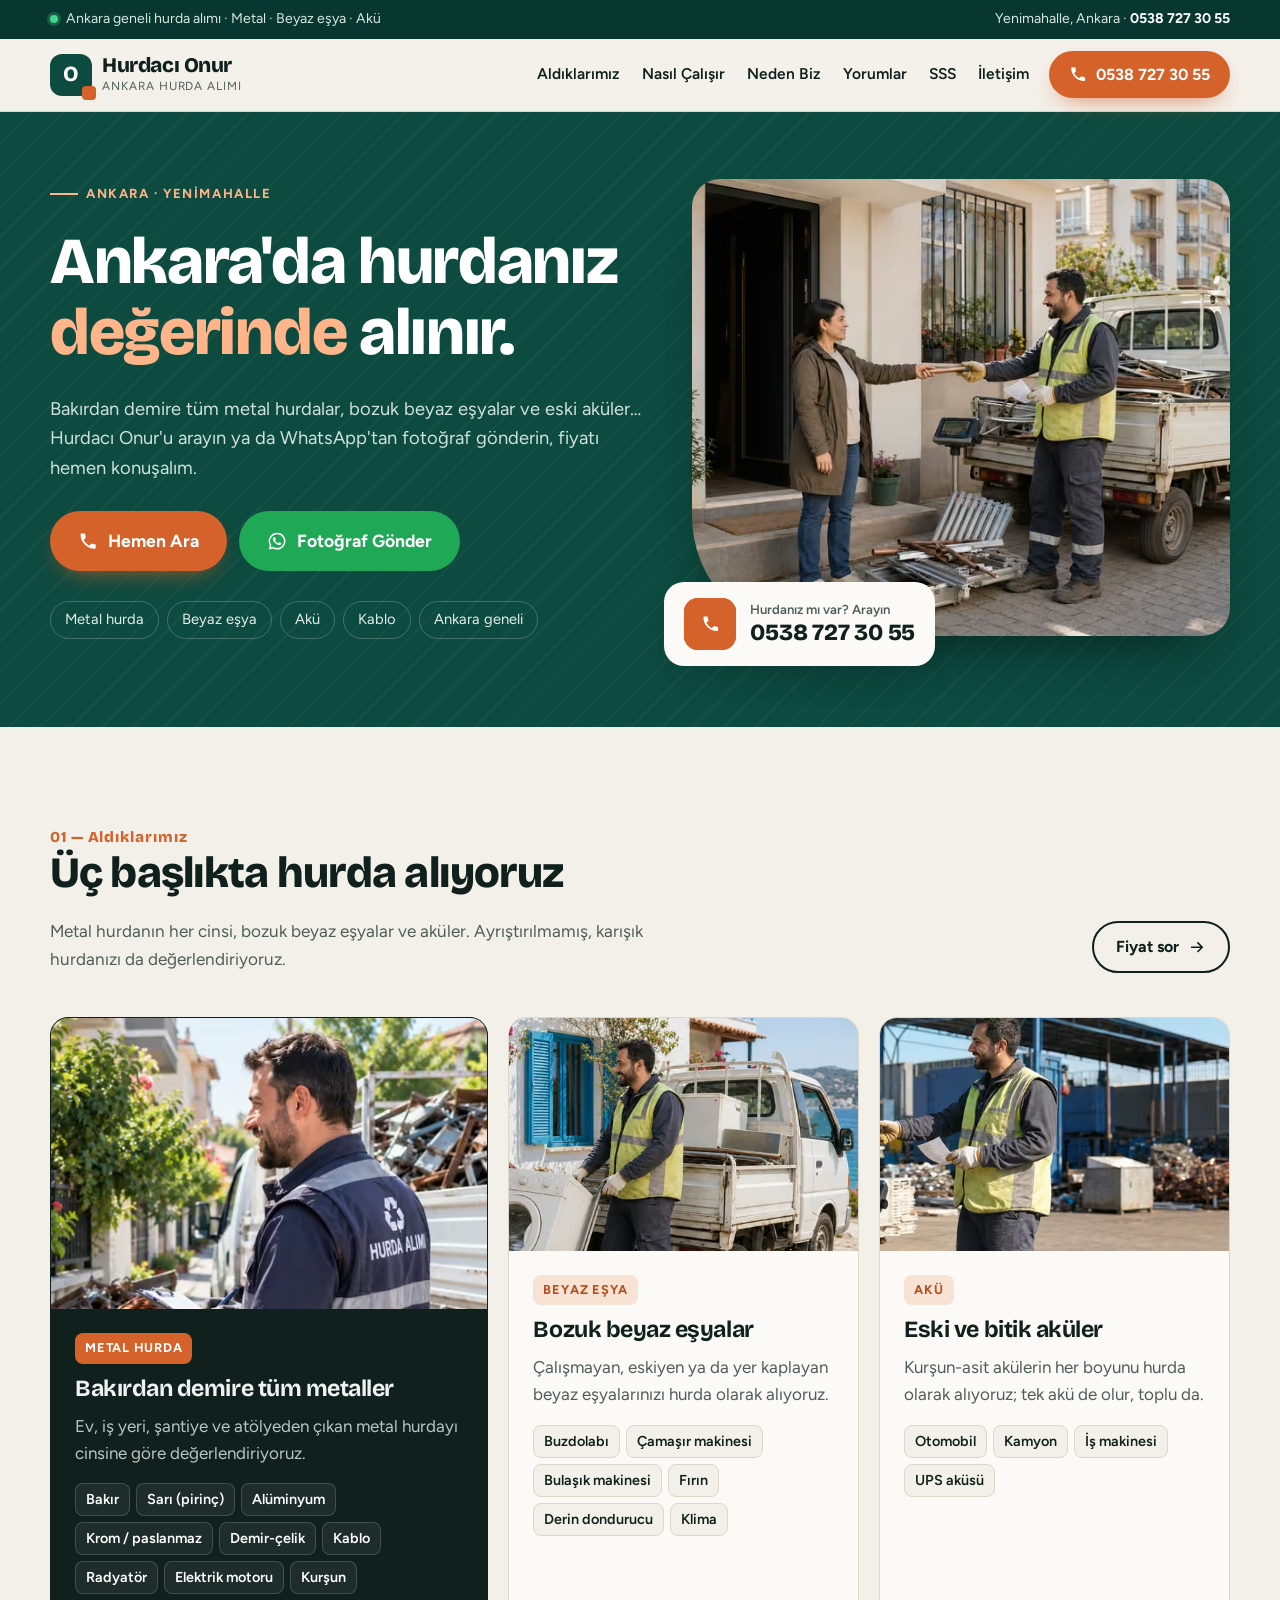
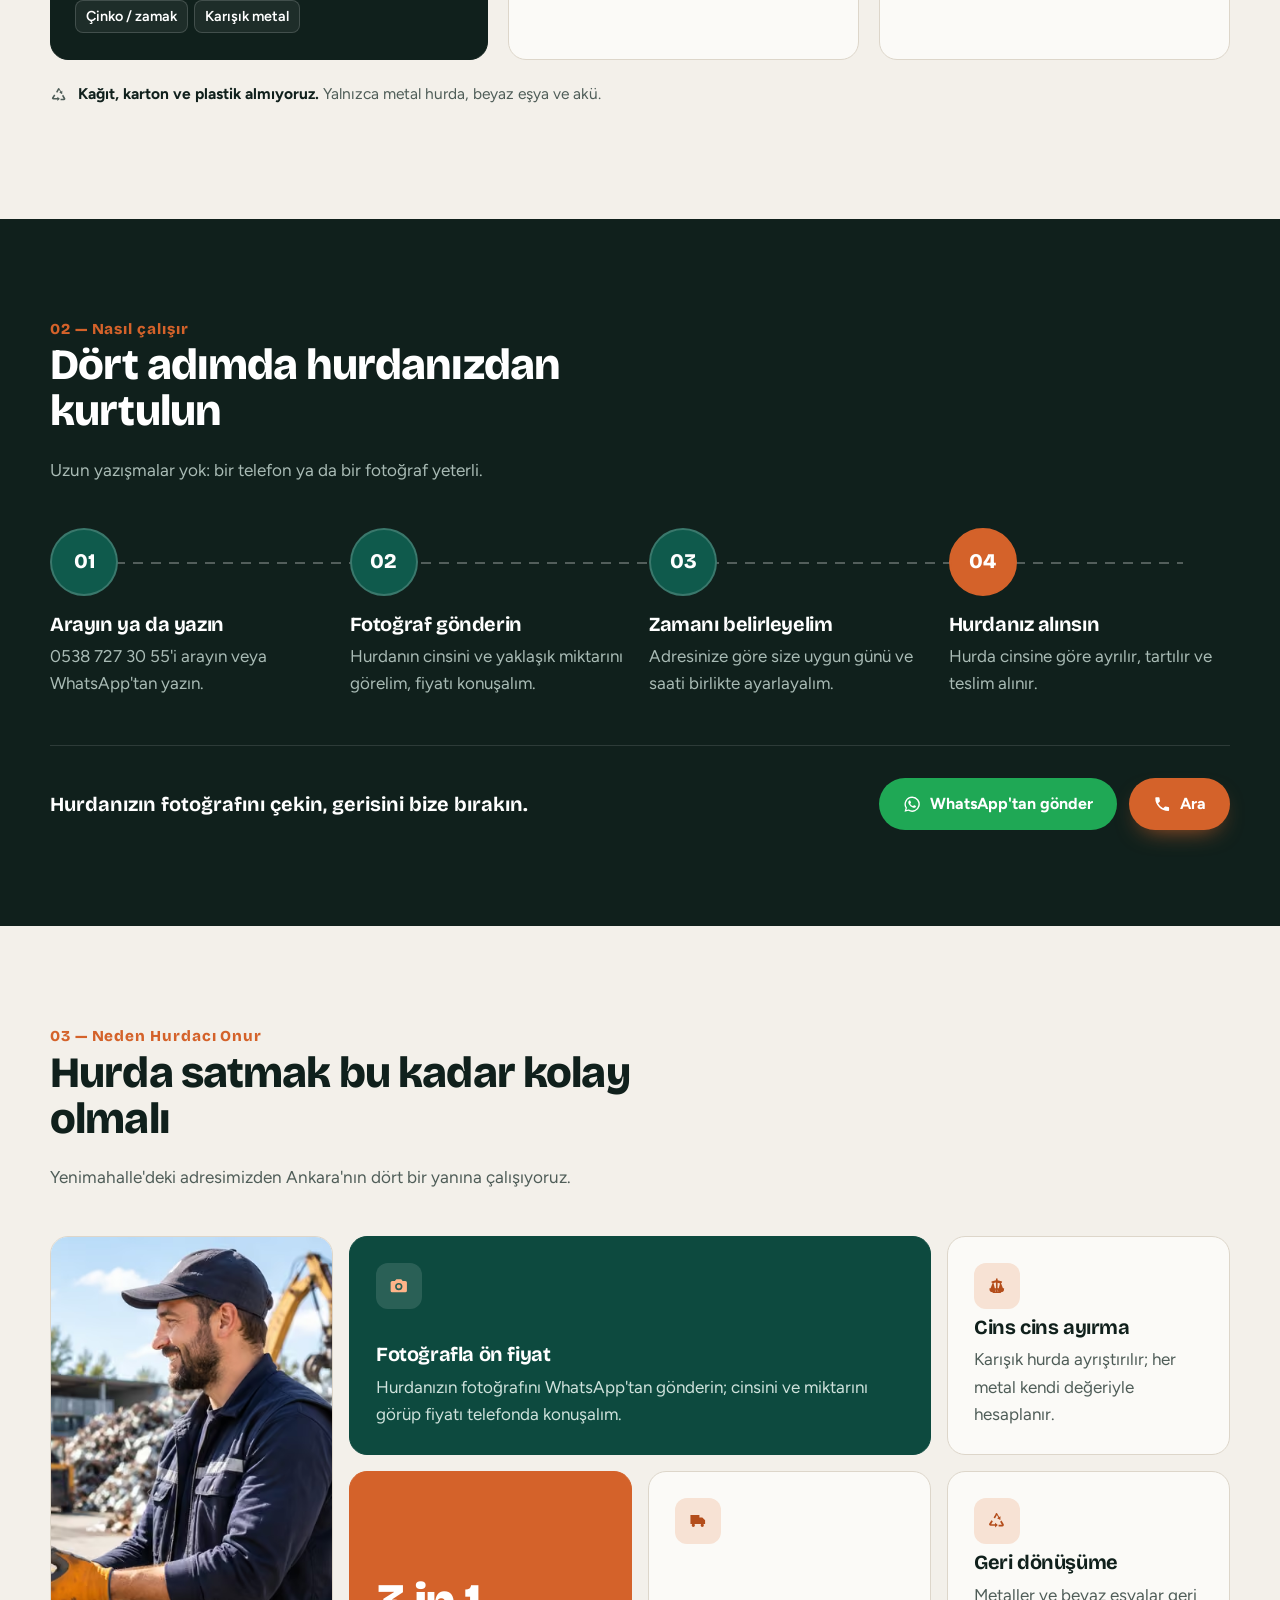
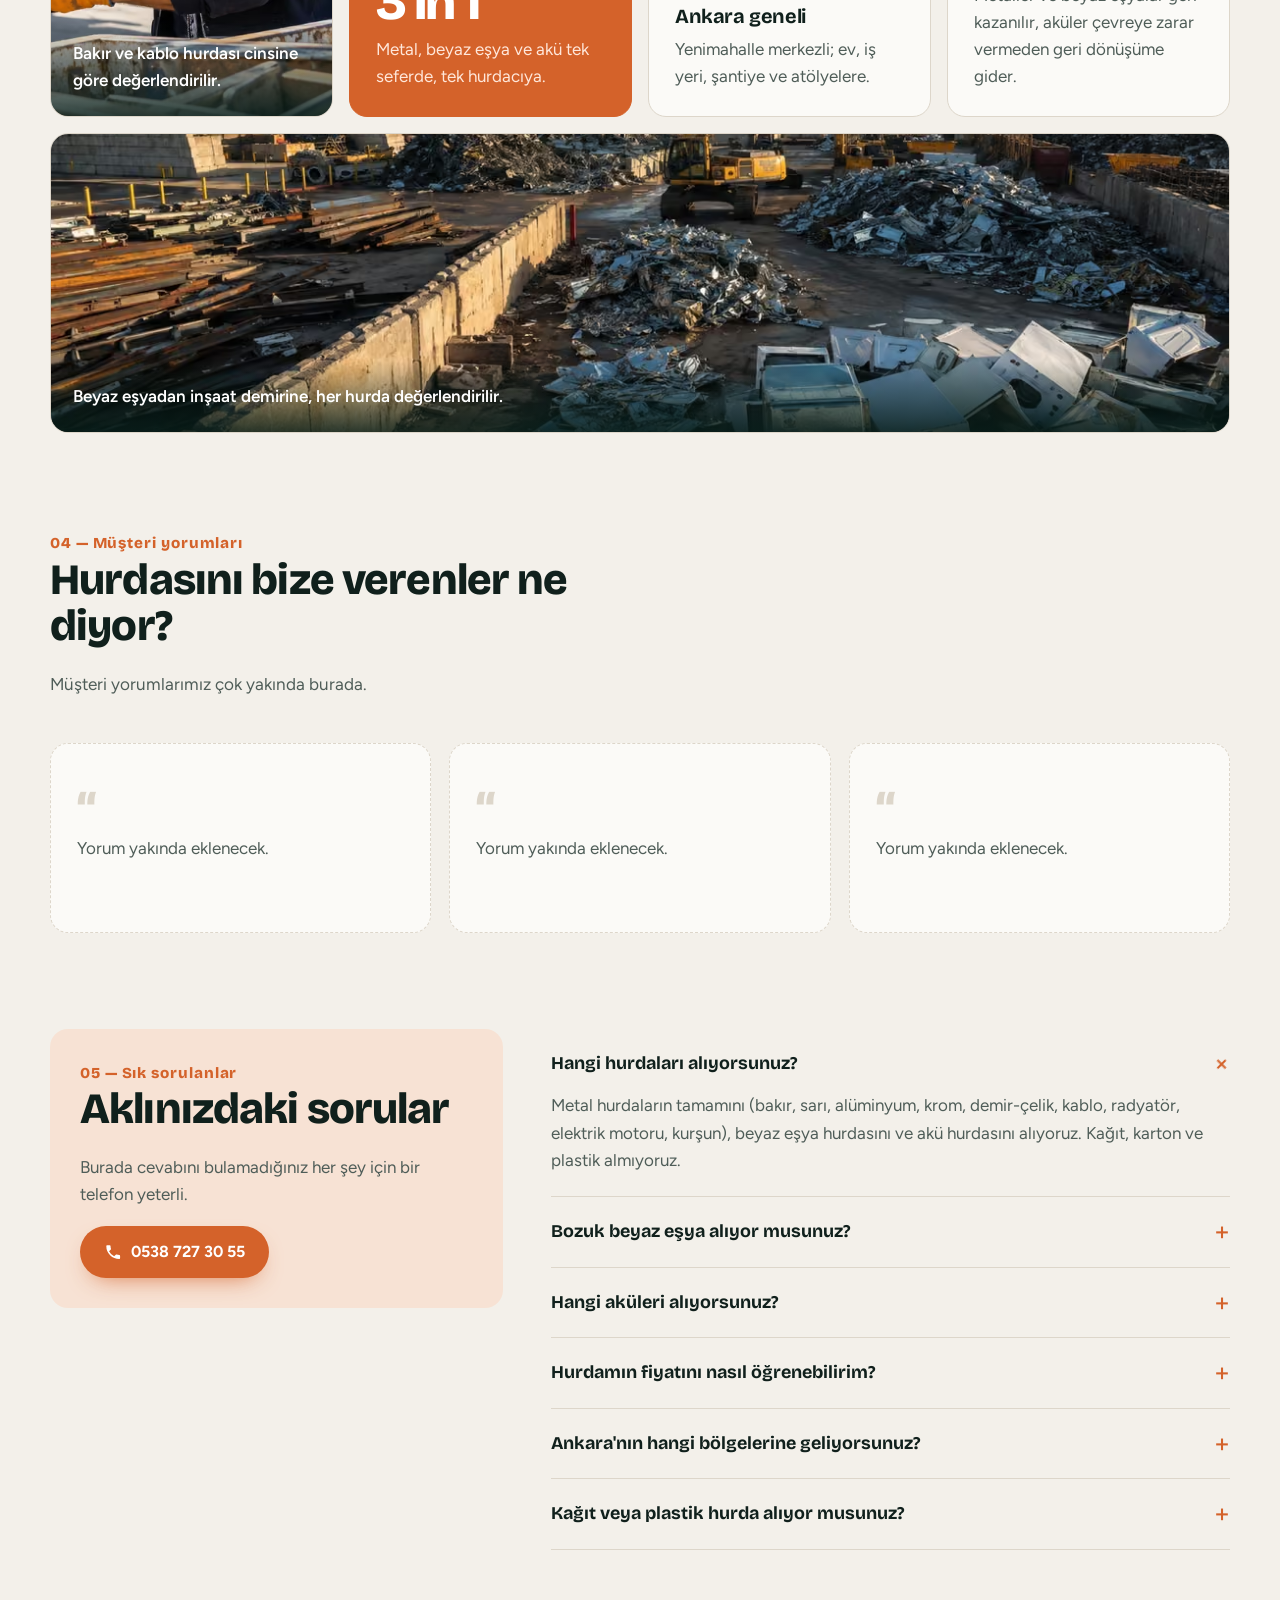
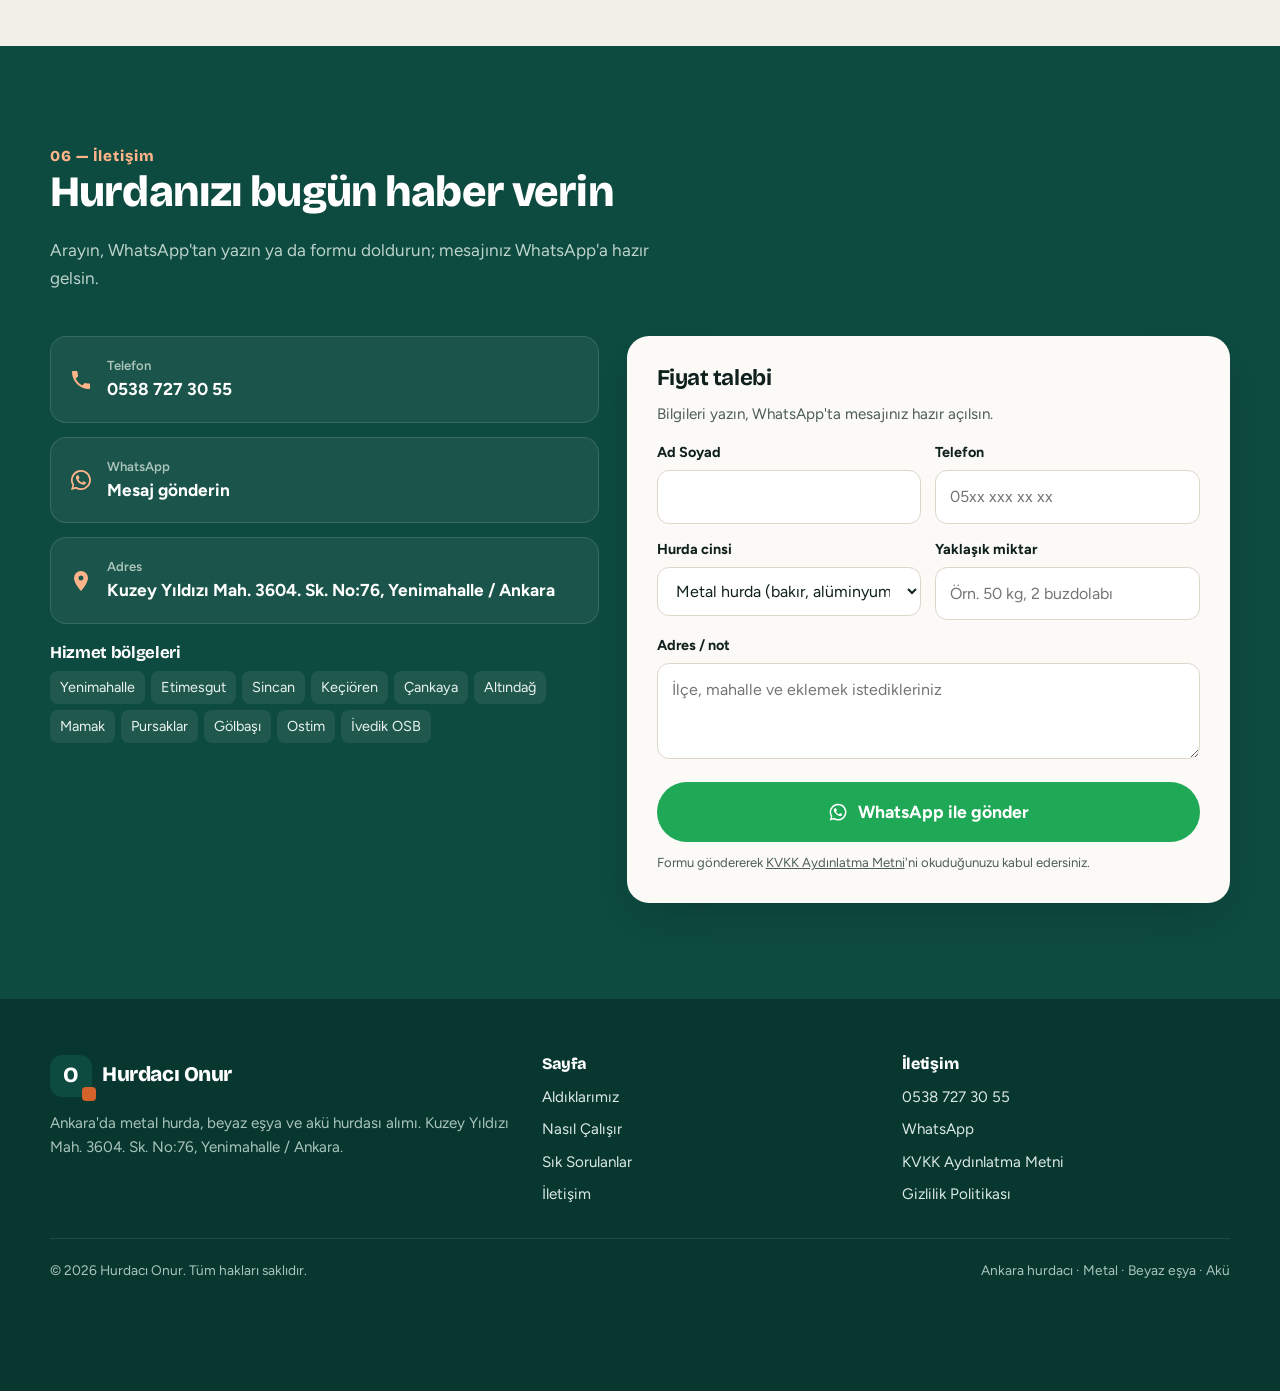
==== index.html @ 55501582 "Görseller: kadın yalnızca giriş görselinde, diğerleri kırpıldı Co-Authored-By: Claude Opus 5.5 <nore" ====
<!DOCTYPE html>
<html lang="tr">
<head>
<meta charset="UTF-8">
<meta name="viewport" content="width=device-width, initial-scale=1.0">
<title>Ankara Hurdacı Onur | Metal, Beyaz Eşya ve Akü Hurdası Alımı</title>
<meta name="description" content="Ankara hurdacı: Hurdacı Onur bakır, sarı, alüminyum, demir, kablo gibi metal hurdaları, beyaz eşya ve akü hurdası alır. Yenimahalle merkezli, Ankara geneli. ☎ 0538 727 30 55">
<link rel="canonical" href="https://ankarahurdacionur.com.tr/">
<link rel="alternate" hreflang="tr-TR" href="https://ankarahurdacionur.com.tr/">
<meta name="robots" content="index, follow, max-image-preview:large">
<meta name="theme-color" content="#0d4a3f">
<meta name="geo.region" content="TR-06">
<meta name="geo.placename" content="Yenimahalle, Ankara">
<meta property="og:type" content="website">
<meta property="og:locale" content="tr_TR">
<meta property="og:site_name" content="Hurdacı Onur">
<meta property="og:title" content="Ankara Hurdacı Onur | Metal, Beyaz Eşya ve Akü Hurdası Alımı">
<meta property="og:description" content="Metal hurda, beyaz eşya ve akü hurdanızı Ankara genelinde alıyoruz. Arayın ya da WhatsApp'tan fotoğraf gönderin: 0538 727 30 55">
<meta property="og:url" content="https://ankarahurdacionur.com.tr/">
<meta property="og:image" content="https://ankarahurdacionur.com.tr/assets/img/og-image.jpg">
<meta property="og:image:width" content="1200">
<meta property="og:image:height" content="630">
<meta name="twitter:card" content="summary_large_image">
<link rel="icon" href="assets/img/favicon.svg" type="image/svg+xml">
<link rel="icon" href="assets/img/favicon-48.png" type="image/png" sizes="48x48">
<link rel="apple-touch-icon" href="assets/img/apple-touch-icon.png">
<link rel="preload" as="image" type="image/avif" href="assets/img/ankara-hurdaci-onur-yerinden-hurda-alimi-1080.avif" imagesrcset="assets/img/ankara-hurdaci-onur-yerinden-hurda-alimi-480.avif 480w, assets/img/ankara-hurdaci-onur-yerinden-hurda-alimi-768.avif 768w, assets/img/ankara-hurdaci-onur-yerinden-hurda-alimi-1080.avif 1080w, assets/img/ankara-hurdaci-onur-yerinden-hurda-alimi-1400.avif 1400w" imagesizes="(max-width: 900px) calc(100vw - 32px), 540px" fetchpriority="high">
<link rel="preload" as="font" type="font/woff2" href="assets/fonts/bricolage-grotesque-latin.woff2" crossorigin>
<link rel="preload" as="font" type="font/woff2" href="assets/fonts/figtree-latin.woff2" crossorigin>
<link rel="preload" as="font" type="font/woff2" href="assets/fonts/bricolage-grotesque-latin-ext.woff2" crossorigin>
<style id="inline-css">@font-face{font-family:"Bricolage";font-style:normal;font-weight:500 800;font-display:swap;src:url(assets/fonts/bricolage-grotesque-latin-ext.woff2) format("woff2");unicode-range:U+0100-02BA,U+02BD-02C5,U+02C7-02CC,U+02CE-02D7,U+02DD-02FF,U+0304,U+0308,U+0329,U+1D00-1DBF,U+1E00-1E9F,U+1EF2-1EFF,U+2020,U+20A0-20AB,U+20AD-20C0,U+2113,U+2C60-2C7F,U+A720-A7FF}@font-face{font-family:"Bricolage";font-style:normal;font-weight:500 800;font-display:swap;src:url(assets/fonts/bricolage-grotesque-latin.woff2) format("woff2");unicode-range:U+0000-00FF,U+0131,U+0152-0153,U+02BB-02BC,U+02C6,U+02DA,U+02DC,U+0304,U+0308,U+0329,U+2000-206F,U+20AC,U+2122,U+2191,U+2193,U+2212,U+2215,U+FEFF,U+FFFD}@font-face{font-family:"Figtree";font-style:normal;font-weight:400 700;font-display:swap;src:url(assets/fonts/figtree-latin-ext.woff2) format("woff2");unicode-range:U+0100-02BA,U+02BD-02C5,U+02C7-02CC,U+02CE-02D7,U+02DD-02FF,U+0304,U+0308,U+0329,U+1D00-1DBF,U+1E00-1E9F,U+1EF2-1EFF,U+2020,U+20A0-20AB,U+20AD-20C0,U+2113,U+2C60-2C7F,U+A720-A7FF}@font-face{font-family:"Figtree";font-style:normal;font-weight:400 700;font-display:swap;src:url(assets/fonts/figtree-latin.woff2) format("woff2");unicode-range:U+0000-00FF,U+0131,U+0152-0153,U+02BB-02BC,U+02C6,U+02DA,U+02DC,U+0304,U+0308,U+0329,U+2000-206F,U+20AC,U+2122,U+2191,U+2193,U+2212,U+2215,U+FEFF,U+FFFD}@font-face{font-family:"Bricolage Fallback";src:local("Arial");size-adjust:104%;ascent-override:92%;descent-override:25%;line-gap-override:0%}@font-face{font-family:"Figtree Fallback";src:local("Arial");size-adjust:99%;ascent-override:96%;descent-override:25%;line-gap-override:0%}:root{--bg:#f3f0ea;--paper:#fbfaf7;--ink:#10201c;--muted:#4f5d58;--line:#ddd6ca;--pine:#0d4a3f;--pine-2:#083730;--pine-3:#0f5a4c;--copper:#d4622a;--copper-2:#b44d1b;--copper-soft:#f7e2d4;--wa:#1fa855;--radius:18px;--shadow:0 18px 40px -22px rgba(16,32,28,.45);--head:"Bricolage","Bricolage Fallback",system-ui,sans-serif;--body:"Figtree","Figtree Fallback",system-ui,sans-serif}*,*::before,*::after{box-sizing:border-box}html{scroll-behavior:smooth;-webkit-text-size-adjust:100%}body{margin:0;background:var(--bg);color:var(--ink);font-family:var(--body);font-size:17px;line-height:1.6;-webkit-font-smoothing:antialiased}img{max-width:100%;height:auto;display:block}a{color:inherit}h1,h2,h3{font-family:var(--head);line-height:1.08;margin:0 0 .5em;letter-spacing:-.02em}h1{font-size:clamp(2.3rem,5.6vw,4.1rem);font-weight:800}h2{font-size:clamp(1.8rem,3.6vw,2.7rem);font-weight:800}h3{font-size:1.25rem;font-weight:700}p{margin:0 0 1em}.container{width:min(1180px,100% - 32px);margin-inline:auto}.ic{width:1.15em;height:1.15em;fill:currentColor;flex:none}.sr-only{position:absolute;width:1px;height:1px;padding:0;margin:-1px;overflow:hidden;clip:rect(0,0,0,0);border:0}.skip{position:absolute;left:-999px;top:8px;background:var(--copper);color:#fff;padding:8px 14px;border-radius:8px;z-index:100}.skip:focus{left:8px}:focus-visible{outline:3px solid var(--copper);outline-offset:3px}.btn{display:inline-flex;align-items:center;justify-content:center;gap:.55em;font:700 1rem/1 var(--body);padding:15px 22px;border-radius:999px;text-decoration:none;border:2px solid transparent;cursor:pointer;transition:transform .15s ease,background-color .15s ease,box-shadow .15s ease;white-space:nowrap}.btn:hover{transform:translateY(-2px)}.btn--copper{background:var(--copper);color:#fff;box-shadow:0 10px 24px -12px rgba(212,98,42,.9)}.btn--copper:hover{background:var(--copper-2)}.btn--wa{background:var(--wa);color:#fff}.btn--wa:hover{background:#178a45}.btn--ghost{border-color:currentColor;background:transparent}.btn--lg{font-size:1.1rem;padding:18px 26px}.strip{background:var(--pine-2);color:#d7e7e1;font-size:.88rem}.strip .container{display:flex;justify-content:space-between;gap:16px;padding:8px 0}.strip a{color:#fff;font-weight:700;text-decoration:none}.strip .dot{display:inline-block;width:8px;height:8px;border-radius:50%;background:#46d38a;margin-right:8px;box-shadow:0 0 0 3px rgba(70,211,138,.25)}.header{position:sticky;top:0;z-index:50;background:rgba(243,240,234,.92);backdrop-filter:saturate(1.4) blur(10px);border-bottom:1px solid var(--line)}.header .container{display:flex;align-items:center;gap:20px;min-height:72px}.brand{display:flex;align-items:center;gap:10px;text-decoration:none;margin-right:auto}.brand__mark{width:42px;height:42px;border-radius:12px;background:var(--pine);color:#fff;display:grid;place-items:center;font:800 1.35rem/1 var(--head);position:relative}.brand__mark::after{content:"";position:absolute;right:-4px;bottom:-4px;width:14px;height:14px;border-radius:4px;background:var(--copper)}.brand__text{display:flex;flex-direction:column;line-height:1}.brand__text strong{font:800 1.3rem/1 var(--head);letter-spacing:-.02em}.brand__text small{font-size:.74rem;color:var(--muted);letter-spacing:.08em;text-transform:uppercase;margin-top:4px}.nav{display:flex;gap:22px}.nav a{text-decoration:none;font-weight:600;font-size:.97rem;color:var(--ink);position:relative}.nav a::after{content:"";position:absolute;left:0;right:100%;bottom:-6px;height:2px;background:var(--copper);transition:right .2s ease}.nav a:hover::after{right:0}.header__call{padding:12px 18px}.burger{display:none;width:44px;height:44px;border:0;background:var(--pine);border-radius:12px;color:#fff;cursor:pointer;padding:0}.burger span{display:block;width:20px;height:2px;background:currentColor;margin:4px auto;transition:transform .2s ease,opacity .2s ease}.nav-open .burger span:nth-child(1){transform:translateY(6px) rotate(45deg)}.nav-open .burger span:nth-child(2){opacity:0}.nav-open .burger span:nth-child(3){transform:translateY(-6px) rotate(-45deg)}.hero{background:var(--pine);color:#eef6f3;position:relative;overflow:hidden}.hero::before{content:"";position:absolute;inset:0;background:repeating-linear-gradient(135deg,rgba(255,255,255,.035) 0 2px,transparent 2px 22px);pointer-events:none}.hero .container{position:relative;display:grid;grid-template-columns:1.05fr .95fr;gap:48px;align-items:center;padding:64px 0 88px}.hero .container>*{min-width:0}.eyebrow{display:inline-flex;align-items:center;gap:8px;font-weight:700;font-size:.82rem;letter-spacing:.12em;text-transform:uppercase;color:var(--copper)}.hero .eyebrow{color:#ffb489}.eyebrow::before{content:"";width:28px;height:2px;background:currentColor}.hero h1{color:#fff;margin:.35em 0 .4em}.hero h1 em{font-style:normal;color:#ffb489}.hero__lead{font-size:1.15rem;color:#cfe2dc;max-width:34em}.hero__actions{display:flex;flex-wrap:wrap;gap:12px;margin:28px 0 30px}.hero__actions .btn--ghost{color:#fff}.chips{display:flex;flex-wrap:wrap;gap:8px;list-style:none;padding:0;margin:0}.chips li{border:1px solid rgba(255,255,255,.22);border-radius:999px;padding:6px 14px;font-size:.92rem;color:#e3efeb}.hero__media{position:relative}.hero__media picture img{width:100%;aspect-ratio:4/3.4;object-fit:cover;border-radius:28px 28px 28px 120px;box-shadow:0 30px 60px -30px rgba(0,0,0,.6)}.callcard{position:absolute;left:-28px;bottom:-30px;background:var(--paper);color:var(--ink);border-radius:20px;padding:16px 20px;display:flex;align-items:center;gap:14px;box-shadow:var(--shadow);text-decoration:none;max-width:calc(100% + 28px)}.callcard__ic{width:52px;height:52px;border-radius:14px;background:var(--copper);color:#fff;display:grid;place-items:center;flex:none;position:relative}.callcard__ic::after{content:"";position:absolute;inset:0;border-radius:inherit;border:2px solid var(--copper);animation:ring 1.8s ease-out infinite}@keyframes ring{from{transform:scale(1);opacity:.8}to{transform:scale(1.45);opacity:0}}.callcard small{display:block;color:var(--muted);font-size:.82rem;font-weight:600}.callcard strong{font:800 1.45rem/1.1 var(--head);letter-spacing:-.01em}.section{padding:96px 0}.section__head{display:flex;justify-content:space-between;align-items:end;gap:24px;margin-bottom:44px;flex-wrap:wrap}.section__head>div{max-width:640px}.section__num{font:800 .95rem/1 var(--head);color:var(--copper);letter-spacing:.06em}.section__head p{color:var(--muted);font-size:1.07rem;margin:0}.buy{display:grid;grid-template-columns:1.25fr 1fr 1fr;gap:20px}.buy__card{background:var(--paper);border:1px solid var(--line);border-radius:var(--radius);overflow:hidden;display:flex;flex-direction:column}.buy__card img{width:100%;aspect-ratio:3/2;object-fit:cover}.buy__body{padding:24px 24px 26px;display:flex;flex-direction:column;gap:12px;flex:1}.buy__tag{align-self:flex-start;background:var(--copper-soft);color:var(--copper-2);font-weight:700;font-size:.8rem;letter-spacing:.06em;text-transform:uppercase;padding:5px 10px;border-radius:8px}.buy__body h3{margin:0;font-size:1.45rem}.buy__body p{margin:0;color:var(--muted)}.taglist{display:flex;flex-wrap:wrap;gap:6px;list-style:none;padding:0;margin:4px 0 0}.taglist li{border:1px solid var(--line);background:var(--bg);border-radius:8px;padding:4px 10px;font-size:.9rem;font-weight:600}.buy__card--metal{background:var(--ink);color:#eef3f1;border-color:var(--ink)}.buy__card--metal .buy__body p{color:#b8c7c2}.buy__card--metal .taglist li{background:rgba(255,255,255,.06);border-color:rgba(255,255,255,.16);color:#fff}.buy__card--metal .buy__tag{background:var(--copper);color:#fff}.note{margin-top:22px;display:flex;align-items:center;gap:10px;color:var(--muted);font-size:.97rem}.note strong{color:var(--ink)}.flow{background:var(--ink);color:#e9f0ed}.flow h2{color:#fff}.flow .section__head p{color:#a9bbb5}.steps{list-style:none;padding:0;margin:0;display:grid;grid-template-columns:repeat(4,1fr);gap:18px;counter-reset:s;position:relative}.steps::before{content:"";position:absolute;left:4%;right:4%;top:34px;height:2px;background:repeating-linear-gradient(90deg,rgba(255,255,255,.28) 0 10px,transparent 10px 18px)}.steps li{position:relative;padding-top:86px}.steps li::before{counter-increment:s;content:"0" counter(s);position:absolute;top:0;left:0;width:68px;height:68px;border-radius:50%;background:var(--pine-3);border:2px solid rgba(255,255,255,.18);display:grid;place-items:center;font:800 1.3rem/1 var(--head);color:#fff}.steps li:last-child::before{background:var(--copper);border-color:var(--copper)}.steps h3{color:#fff;margin-bottom:.35em}.steps p{color:#a9bbb5;margin:0}.flow__cta{margin-top:48px;display:flex;flex-wrap:wrap;gap:12px;align-items:center;border-top:1px solid rgba(255,255,255,.12);padding-top:32px}.flow__cta p{margin:0 auto 0 0;font:700 1.25rem/1.3 var(--head);color:#fff}.bento{display:grid;grid-auto-flow:dense;grid-template-columns:repeat(4,1fr);grid-auto-rows:minmax(180px,auto);gap:16px}.tile{margin:0;border-radius:var(--radius);padding:26px;background:var(--paper);border:1px solid var(--line);display:flex;flex-direction:column;justify-content:flex-end;gap:8px;position:relative;overflow:hidden}.tile h3{margin:0}.tile p{margin:0;color:var(--muted)}.tile__ic{margin-bottom:auto;width:46px;height:46px;flex:none;border-radius:12px;background:var(--copper-soft);color:var(--copper-2);display:grid;place-items:center}.tile--img{padding:0;grid-row:span 2}.tile--img img{width:100%;height:100%;object-fit:cover;position:absolute;inset:0}.tile--img figcaption{position:relative;margin-top:auto;padding:22px;background:linear-gradient(transparent,rgba(8,30,26,.85));color:#fff;font-weight:600}.tile--wide{grid-column:span 2}.tile--pine{background:var(--pine);border-color:var(--pine);color:#fff}.tile--pine p{color:#cfe2dc}.tile--pine .tile__ic{background:rgba(255,255,255,.12);color:#ffb489}.tile--copper{background:var(--copper);border-color:var(--copper);color:#fff}.tile--copper p{color:#ffe7da}.tile--copper .tile__ic{background:rgba(255,255,255,.18);color:#fff}.tile__big{font:800 clamp(2.4rem,4vw,3.2rem)/1 var(--head);letter-spacing:-.03em}.gallery{display:grid;grid-template-columns:1.4fr 1fr;gap:16px}.gallery figure{margin:0;border-radius:var(--radius);overflow:hidden;position:relative;background:#d9d3c7}.gallery img{width:100%;height:100%;object-fit:cover}.gallery figure:first-child{grid-row:span 2}.gallery figcaption{position:absolute;left:14px;bottom:14px;background:rgba(251,250,247,.94);border-radius:10px;padding:6px 12px;font-weight:700;font-size:.9rem}.reviews{display:grid;grid-template-columns:repeat(3,1fr);gap:18px}.review{background:var(--paper);border:1px dashed var(--line);border-radius:var(--radius);padding:26px;min-height:190px;display:flex;flex-direction:column;gap:10px}.review--empty{align-items:flex-start;justify-content:center;color:var(--muted)}.review--empty .q{font:800 3rem/0.6 var(--head);color:var(--line)}.reviews__cta{margin-top:22px;color:var(--muted)}.faq{display:grid;grid-template-columns:.8fr 1.2fr;gap:48px;align-items:start}.faq__list details{border-bottom:1px solid var(--line);padding:6px 0}.faq__list summary{cursor:pointer;list-style:none;display:flex;justify-content:space-between;gap:16px;padding:16px 0;font:700 1.12rem/1.35 var(--head)}.faq__list summary::-webkit-details-marker{display:none}.faq__list summary::after{content:"+";font:500 1.6rem/1 var(--body);color:var(--copper);transition:transform .2s ease}.faq__list details[open] summary::after{transform:rotate(45deg)}.faq__list details p{color:var(--muted);margin:0 0 16px}.faq__side{position:sticky;top:110px;background:var(--copper-soft);border-radius:var(--radius);padding:30px}.faq__side p{color:var(--muted)}.contact{background:var(--pine);color:#e9f3ef}.contact h2{color:#fff}.contact .section__head p{color:#bcd3cb}.contact__grid{display:grid;grid-template-columns:1fr 1.1fr;gap:28px}.contact__grid>*{min-width:0}.info{display:grid;gap:14px}.info a,.info div{display:flex;gap:14px;align-items:center;background:rgba(255,255,255,.06);border:1px solid rgba(255,255,255,.12);border-radius:16px;padding:18px;text-decoration:none;color:#fff}.info .ic{width:24px;height:24px;color:#ffb489}.info small{display:block;color:#a9c4bb;font-size:.82rem;font-weight:600}.info strong{font-size:1.08rem}.areas{margin-top:20px}.areas h3{color:#fff;font-size:1.05rem}.areas ul{display:flex;flex-wrap:wrap;gap:6px;list-style:none;padding:0;margin:0}.areas li{background:rgba(255,255,255,.08);border-radius:8px;padding:5px 10px;font-size:.9rem}.form{background:var(--paper);color:var(--ink);border-radius:22px;padding:30px;box-shadow:var(--shadow)}.form h3{font-size:1.4rem}.form p{color:var(--muted);font-size:.95rem}.form__row{display:grid;grid-template-columns:1fr 1fr;gap:14px}.form label{display:block;font-weight:700;font-size:.9rem;margin:0 0 6px}.form input,.form select,.form textarea{width:100%;font:inherit;font-size:1rem;padding:13px 14px;border:1.5px solid var(--line);border-radius:12px;background:#fff;color:var(--ink);margin-bottom:14px}.form input:focus,.form select:focus,.form textarea:focus{border-color:var(--pine-3);outline:none;box-shadow:0 0 0 3px rgba(15,90,76,.15)}.form textarea{min-height:96px;resize:vertical}.form .btn{width:100%}.form small{display:block;margin-top:10px;color:var(--muted);font-size:.82rem}.footer{background:var(--pine-2);color:#a9c4bb;padding:56px 0 110px;font-size:.95rem}.footer .container{display:grid;grid-template-columns:1.4fr 1fr 1fr;gap:32px}.footer .footer__title{color:#fff;font-size:1rem;margin-bottom:.8em;font-family:var(--head)}.footer a{color:#dbe9e4;text-decoration:none}.footer a:hover{color:#fff;text-decoration:underline}.footer ul{list-style:none;padding:0;margin:0;display:grid;gap:8px}.footer .brand__text strong{color:#fff}.footer__bottom{grid-column:1/-1;border-top:1px solid rgba(255,255,255,.1);padding-top:20px;display:flex;justify-content:space-between;gap:16px;flex-wrap:wrap;font-size:.86rem}.dock{position:fixed;left:12px;right:12px;bottom:12px;z-index:60;display:none;gap:10px}.dock .btn{flex:1;padding:15px 12px;box-shadow:0 12px 30px -10px rgba(0,0,0,.45)}.legal{padding:64px 0 96px}.legal .container{max-width:820px}.legal h2{font-size:1.4rem;margin-top:1.6em}.legal p,.legal li{color:var(--muted)}.reveal{opacity:0;transform:translateY(18px);transition:opacity .6s ease,transform .6s ease}.reveal.is-in{opacity:1;transform:none}@media (prefers-reduced-motion:reduce){*{scroll-behavior:auto!important}.reveal{opacity:1;transform:none;transition:none}.callcard__ic::after{animation:none}.btn{transition:none}}@media (max-width:1040px){.nav{gap:16px}.buy{grid-template-columns:1fr 1fr}.buy__card--metal{grid-column:1/-1;display:grid;grid-template-columns:1fr 1fr}.buy__card--metal img{height:100%;aspect-ratio:auto}.bento{grid-template-columns:repeat(2,1fr)}.tile--img{grid-row:span 2}.faq{grid-template-columns:1fr}.faq__side{position:static}}@media (max-width:900px){.burger{display:block}.header__call .txt{display:none}.header__call{padding:12px}.nav{position:fixed;inset:110px 16px auto 16px;flex-direction:column;gap:0;background:var(--paper);border:1px solid var(--line);border-radius:18px;padding:8px;box-shadow:var(--shadow);transform:translateY(-12px);opacity:0;pointer-events:none;transition:opacity .2s ease,transform .2s ease}.nav a{padding:14px 12px;border-radius:10px}.nav a::after{display:none}.nav-open .nav{opacity:1;transform:none;pointer-events:auto}.hero .container{grid-template-columns:1fr;padding:40px 0 76px;gap:40px}.callcard{left:12px;bottom:-26px}.steps{grid-template-columns:1fr 1fr;row-gap:36px}.steps::before{display:none}.contact__grid{grid-template-columns:1fr}.gallery{grid-template-columns:1fr 1fr}.gallery figure:first-child{grid-column:1/-1;grid-row:auto}.reviews{grid-template-columns:1fr}.footer .container{grid-template-columns:1fr 1fr}.footer .container>div:first-child{grid-column:1/-1}.dock{display:flex}.strip .hide-sm{display:none}}@media (max-width:600px){body{font-size:16px}.section{padding:68px 0}.buy,.buy__card--metal{grid-template-columns:1fr}.buy__card--metal img{aspect-ratio:3/2}.bento{grid-template-columns:1fr}.tile--wide{grid-column:auto}.tile--img{min-height:300px}.tile{min-height:170px}.steps{grid-template-columns:1fr}.form{padding:22px}.form__row{grid-template-columns:1fr;gap:0}.hero__actions .btn{flex:1 1 100%}.callcard strong{font-size:1.25rem}.brand__text small{display:none}.footer .container{grid-template-columns:1fr}}.tile--yard{grid-row:span 1;grid-column:1/-1;min-height:300px}section[id]{scroll-margin-top:84px}</style>
<script type="application/ld+json">
{
  "@context": "https://schema.org",
  "@graph": [
    {
      "@type": "RecyclingCenter",
      "@id": "https://ankarahurdacionur.com.tr/#isletme",
      "name": "Hurdacı Onur",
      "alternateName": ["Onur Hurdacı", "Ankara Hurdacı Onur"],
      "description": "Ankara'da metal hurda, beyaz eşya hurdası ve akü hurdası alımı. Kağıt, karton ve plastik alınmaz.",
      "url": "https://ankarahurdacionur.com.tr/",
      "telephone": "+905387273055",
      "image": "https://ankarahurdacionur.com.tr/assets/img/og-image.jpg",
      "address": {
        "@type": "PostalAddress",
        "streetAddress": "Kuzey Yıldızı Mahallesi 3604. Sokak No:76",
        "addressLocality": "Yenimahalle",
        "addressRegion": "Ankara",
        "addressCountry": "TR"
      },
      "areaServed": [
        {"@type": "City", "name": "Ankara"},
        {"@type": "AdministrativeArea", "name": "Yenimahalle"},
        {"@type": "AdministrativeArea", "name": "Etimesgut"},
        {"@type": "AdministrativeArea", "name": "Sincan"},
        {"@type": "AdministrativeArea", "name": "Keçiören"},
        {"@type": "AdministrativeArea", "name": "Çankaya"},
        {"@type": "AdministrativeArea", "name": "Altındağ"},
        {"@type": "AdministrativeArea", "name": "Mamak"},
        {"@type": "AdministrativeArea", "name": "Pursaklar"},
        {"@type": "AdministrativeArea", "name": "Gölbaşı"}
      ],
      "contactPoint": {
        "@type": "ContactPoint",
        "telephone": "+905387273055",
        "contactType": "customer service",
        "areaServed": "TR",
        "availableLanguage": "Turkish"
      },
      "knowsAbout": ["Metal hurda alımı", "Bakır hurdası", "Alüminyum hurdası", "Beyaz eşya hurdası", "Akü hurdası", "Kablo hurdası"],
      "hasOfferCatalog": {
        "@type": "OfferCatalog",
        "name": "Alınan hurdalar",
        "itemListElement": [
          {"@type": "Offer", "itemOffered": {"@type": "Service", "name": "Bakır hurdası alımı"}},
          {"@type": "Offer", "itemOffered": {"@type": "Service", "name": "Sarı (pirinç) hurdası alımı"}},
          {"@type": "Offer", "itemOffered": {"@type": "Service", "name": "Alüminyum hurdası alımı"}},
          {"@type": "Offer", "itemOffered": {"@type": "Service", "name": "Krom (paslanmaz) hurdası alımı"}},
          {"@type": "Offer", "itemOffered": {"@type": "Service", "name": "Demir ve çelik hurdası alımı"}},
          {"@type": "Offer", "itemOffered": {"@type": "Service", "name": "Kablo hurdası alımı"}},
          {"@type": "Offer", "itemOffered": {"@type": "Service", "name": "Radyatör ve elektrik motoru hurdası alımı"}},
          {"@type": "Offer", "itemOffered": {"@type": "Service", "name": "Beyaz eşya hurdası alımı"}},
          {"@type": "Offer", "itemOffered": {"@type": "Service", "name": "Akü hurdası alımı"}}
        ]
      }
    },
    {
      "@type": "WebSite",
      "@id": "https://ankarahurdacionur.com.tr/#site",
      "url": "https://ankarahurdacionur.com.tr/",
      "name": "Hurdacı Onur",
      "inLanguage": "tr-TR",
      "publisher": {"@id": "https://ankarahurdacionur.com.tr/#isletme"}
    },
    {
      "@type": "WebPage",
      "@id": "https://ankarahurdacionur.com.tr/#sayfa",
      "url": "https://ankarahurdacionur.com.tr/",
      "name": "Ankara Hurdacı Onur | Metal, Beyaz Eşya ve Akü Hurdası Alımı",
      "isPartOf": {"@id": "https://ankarahurdacionur.com.tr/#site"},
      "about": {"@id": "https://ankarahurdacionur.com.tr/#isletme"},
      "inLanguage": "tr-TR",
      "speakable": {"@type": "SpeakableSpecification", "cssSelector": ["h1", ".hero__lead", "#sss"]}
    },
    {
      "@type": "FAQPage",
      "@id": "https://ankarahurdacionur.com.tr/#sss",
      "mainEntity": [
        {"@type": "Question", "name": "Hangi hurdaları alıyorsunuz?", "acceptedAnswer": {"@type": "Answer", "text": "Metal hurdaların tamamını (bakır, sarı, alüminyum, krom, demir-çelik, kablo, radyatör, elektrik motoru, kurşun), beyaz eşya hurdasını ve akü hurdasını alıyoruz. Kağıt, karton ve plastik almıyoruz."}},
        {"@type": "Question", "name": "Bozuk beyaz eşya alıyor musunuz?", "acceptedAnswer": {"@type": "Answer", "text": "Evet. Çalışmayan buzdolabı, çamaşır makinesi, bulaşık makinesi, fırın, derin dondurucu ve klima gibi beyaz eşyaları hurda olarak alıyoruz."}},
        {"@type": "Question", "name": "Hangi aküleri alıyorsunuz?", "acceptedAnswer": {"@type": "Answer", "text": "Otomobil, kamyon, iş makinesi ve UPS akülerini (kurşun-asit) hurda olarak alıyoruz."}},
        {"@type": "Question", "name": "Hurdamın fiyatını nasıl öğrenebilirim?", "acceptedAnswer": {"@type": "Answer", "text": "0538 727 30 55 numarasını arayabilir ya da WhatsApp'tan hurdanızın fotoğrafını gönderebilirsiniz. Fiyat; hurdanın cinsine, temizliğine, miktarına ve günün piyasasına göre belirlenir."}},
        {"@type": "Question", "name": "Ankara'nın hangi bölgelerine geliyorsunuz?", "acceptedAnswer": {"@type": "Answer", "text": "Yenimahalle merkezli olarak Ankara genelinde hizmet veriyoruz. Adresinize göre uygun zamanı telefonda birlikte belirliyoruz."}},
        {"@type": "Question", "name": "Kağıt veya plastik hurda alıyor musunuz?", "acceptedAnswer": {"@type": "Answer", "text": "Hayır. Yalnızca metal hurda, beyaz eşya ve akü alıyoruz."}}
      ]
    }
  ]
}
</script>
</head>
<body>
<a class="skip" href="#icerik">İçeriğe geç</a>
<svg width="0" height="0" style="position:absolute" aria-hidden="true">
  <symbol id="i-phone" viewBox="0 0 24 24"><path d="M6.6 10.8a15.1 15.1 0 0 0 6.6 6.6l2.2-2.2c.3-.3.7-.4 1-.2 1.1.4 2.3.6 3.6.6.6 0 1 .4 1 1V20c0 .6-.4 1-1 1A17 17 0 0 1 3 4c0-.6.4-1 1-1h3.5c.6 0 1 .4 1 1 0 1.3.2 2.5.6 3.6.1.3 0 .7-.2 1L6.6 10.8Z"/></symbol>
  <symbol id="i-wa" viewBox="0 0 24 24"><path d="M12 2a10 10 0 0 0-8.6 15.1L2 22l5-1.3A10 10 0 1 0 12 2Zm0 18.2c-1.5 0-3-.4-4.3-1.2l-.3-.2-3 .8.8-2.9-.2-.3A8.2 8.2 0 1 1 12 20.2Zm4.5-6.1c-.2-.1-1.5-.7-1.7-.8-.2-.1-.4-.1-.6.1l-.8 1c-.1.2-.3.2-.5.1-.7-.3-1.4-.7-2-1.2-.5-.5-1-1.1-1.3-1.7-.1-.2 0-.4.1-.5l.4-.5.3-.5v-.5l-.8-1.9c-.2-.5-.4-.4-.6-.4h-.5c-.2 0-.5.1-.7.3-.6.6-.9 1.4-.9 2.2.1.9.4 1.8 1 2.6 1.1 1.6 2.5 2.9 4.2 3.7.5.2.9.4 1.4.5.5.2 1 .2 1.6.1.6-.1 1.4-.6 1.6-1.2.2-.4.2-.9.1-1.1l-.3-.2Z"/></symbol>
  <symbol id="i-pin" viewBox="0 0 24 24"><path d="M12 2a7 7 0 0 0-7 7c0 5.3 7 13 7 13s7-7.7 7-13a7 7 0 0 0-7-7Zm0 9.5A2.5 2.5 0 1 1 12 6.5a2.5 2.5 0 0 1 0 5Z"/></symbol>
  <symbol id="i-truck" viewBox="0 0 24 24"><path d="M3 5h11v9H3V5Zm11 3h3.6L21 11.4V14h-7V8ZM6.5 15.5a2 2 0 1 1 0 4 2 2 0 0 1 0-4Zm11 0a2 2 0 1 1 0 4 2 2 0 0 1 0-4ZM3 14h18v2H3v-2Z"/></symbol>
  <symbol id="i-scale" viewBox="0 0 24 24"><path d="M11 3h2v2.1l5.6 1.6-.5 1.9-1.1-.3L19.6 15H21v1a4 4 0 0 1-8 0v-1h1.4L16 9.2l-3-.8V19h4v2H7v-2h4V7.9l-3 .8L9.6 15H11v1a4 4 0 0 1-8 0v-1h1.4L7 8.3l-1.1.3-.5-1.9L11 5.1V3Z"/></symbol>
  <symbol id="i-camera" viewBox="0 0 24 24"><path d="M9 4h6l1.8 2H20a2 2 0 0 1 2 2v10a2 2 0 0 1-2 2H4a2 2 0 0 1-2-2V8a2 2 0 0 1 2-2h3.2L9 4Zm3 4.5a4.5 4.5 0 1 0 0 9 4.5 4.5 0 0 0 0-9Zm0 2a2.5 2.5 0 1 1 0 5 2.5 2.5 0 0 1 0-5Z"/></symbol>
  <symbol id="i-fridge" viewBox="0 0 24 24"><path d="M7 2h10a2 2 0 0 1 2 2v16a2 2 0 0 1-2 2H7a2 2 0 0 1-2-2V4a2 2 0 0 1 2-2Zm0 2v5h10V4H7Zm0 7v9h10v-9H7Zm2-5h2v2H9V6Zm0 7h2v3H9v-3Z"/></symbol>
  <symbol id="i-battery" viewBox="0 0 24 24"><path d="M6 4h3v2h6V4h3v2h2a2 2 0 0 1 2 2v10a2 2 0 0 1-2 2H4a2 2 0 0 1-2-2V8a2 2 0 0 1 2-2h2V4Zm-2 4v10h16V8H4Zm2 4h4v2H6v-2Zm9-1h2v1.5h1.5v2H17V16h-2v-1.5h-1.5v-2H15V11Z"/></symbol>
  <symbol id="i-recycle" viewBox="0 0 24 24"><path d="M12.2 2.6 15 7.4l1.6-.9-.2 4.6-4-2.2 1.5-.9-1.7-3-2.4 4.1-1.7-1 2.2-3.9a1.9 1.9 0 0 1 1.9-1.6ZM5.5 11.5l1.7 1-2.1 3.7h4.8v-1.8l3.4 2.9-3.4 2.9v-2H4.4a1.9 1.9 0 0 1-1.6-2.9l2.7-3.8Zm12.3.2 2.6 4.4a1.9 1.9 0 0 1-1.6 2.9h-4.6v-2h4.1l-2.2-3.8 1.7-1.5Z"/></symbol>
  <symbol id="i-arrow" viewBox="0 0 24 24"><path d="M13 5l7 7-7 7-1.4-1.4 4.6-4.6H4v-2h12.2l-4.6-4.6L13 5Z"/></symbol>
</svg>

<div class="strip">
  <div class="container">
    <span><span class="dot" aria-hidden="true"></span>Ankara geneli hurda alımı · Metal · Beyaz eşya · Akü</span>
    <span class="hide-sm">Yenimahalle, Ankara · <a href="tel:+905387273055">0538 727 30 55</a></span>
  </div>
</div>

<header class="header">
  <div class="container">
    <a href="#giris" class="brand" aria-label="Hurdacı Onur ana sayfa">
      <span class="brand__mark" aria-hidden="true">O</span>
      <span class="brand__text"><strong>Hurdacı Onur</strong><small>Ankara hurda alımı</small></span>
    </a>
    <nav class="nav" id="nav" aria-label="Ana menü">
      <a href="#hurdalar">Aldıklarımız</a>
      <a href="#nasil-calisir">Nasıl Çalışır</a>
      <a href="#neden-biz">Neden Biz</a>
      <a href="#yorumlar">Yorumlar</a>
      <a href="#sss">SSS</a>
      <a href="#iletisim">İletişim</a>
    </nav>
    <a href="tel:+905387273055" class="btn btn--copper header__call" aria-label="Hemen ara: 0538 727 30 55"><svg class="ic" aria-hidden="true"><use href="#i-phone"/></svg><span class="txt">0538 727 30 55</span></a>
    <button class="burger" id="burger" aria-label="Menüyü aç" aria-expanded="false" aria-controls="nav"><span></span><span></span><span></span></button>
  </div>
</header>

<main id="icerik">

<!-- 1 · Giriş -->
<section class="hero" id="giris">
  <div class="container">
    <div>
      <span class="eyebrow">Ankara · Yenimahalle</span>
      <h1>Ankara'da hurdanız <em>değerinde</em> alınır.</h1>
      <p class="hero__lead">Bakırdan demire tüm metal hurdalar, bozuk beyaz eşyalar ve eski aküler… Hurdacı Onur'u arayın ya da WhatsApp'tan fotoğraf gönderin, fiyatı hemen konuşalım.</p>
      <div class="hero__actions">
        <a href="tel:+905387273055" class="btn btn--copper btn--lg"><svg class="ic" aria-hidden="true"><use href="#i-phone"/></svg> Hemen Ara</a>
        <a href="https://wa.me/905387273055?text=Merhaba%20Hurdac%C4%B1%20Onur%2C%20hurdam%20var%2C%20fiyat%20almak%20istiyorum." class="btn btn--wa btn--lg" target="_blank" rel="noopener"><svg class="ic" aria-hidden="true"><use href="#i-wa"/></svg> Fotoğraf Gönder</a>
      </div>
      <ul class="chips" aria-label="Aldığımız hurdalar">
        <li>Metal hurda</li><li>Beyaz eşya</li><li>Akü</li><li>Kablo</li><li>Ankara geneli</li>
      </ul>
    </div>
    <div class="hero__media">
      <picture>
        <source type="image/avif" srcset="assets/img/ankara-hurdaci-onur-yerinden-hurda-alimi-480.avif 480w, assets/img/ankara-hurdaci-onur-yerinden-hurda-alimi-768.avif 768w, assets/img/ankara-hurdaci-onur-yerinden-hurda-alimi-1080.avif 1080w, assets/img/ankara-hurdaci-onur-yerinden-hurda-alimi-1400.avif 1400w" sizes="(max-width: 900px) calc(100vw - 32px), 540px">
        <img src="assets/img/ankara-hurdaci-onur-yerinden-hurda-alimi-1080.avif" alt="Ankara'da hurdacı ekibinin müşterinin kapısından metal hurda alması" width="1080" height="720" fetchpriority="high" decoding="async">
      </picture>
      <a href="tel:+905387273055" class="callcard" aria-label="Hurdacı Onur'u arayın: 0538 727 30 55">
        <span class="callcard__ic"><svg class="ic" aria-hidden="true"><use href="#i-phone"/></svg></span>
        <span><small>Hurdanız mı var? Arayın</small><strong>0538 727 30 55</strong></span>
      </a>
    </div>
  </div>
</section>

<!-- 2 · Aldıklarımız -->
<section class="section" id="hurdalar">
  <div class="container">
    <div class="section__head reveal">
      <div>
        <span class="section__num">01 — Aldıklarımız</span>
        <h2>Üç başlıkta hurda alıyoruz</h2>
        <p>Metal hurdanın her cinsi, bozuk beyaz eşyalar ve aküler. Ayrıştırılmamış, karışık hurdanızı da değerlendiriyoruz.</p>
      </div>
      <a href="#iletisim" class="btn btn--ghost">Fiyat sor <svg class="ic" aria-hidden="true"><use href="#i-arrow"/></svg></a>
    </div>
    <div class="buy">
      <article class="buy__card buy__card--metal reveal">
        <img src="assets/img/ankara-metal-hurda-alimi-800.avif" srcset="assets/img/ankara-metal-hurda-alimi-480.avif 480w, assets/img/ankara-metal-hurda-alimi-800.avif 800w" sizes="(max-width: 600px) calc(100vw - 32px), (max-width: 1040px) 50vw, 460px" alt="Hurda alım görevlisi ve araç kasasında metal hurda" width="800" height="533" loading="lazy" decoding="async">
        <div class="buy__body">
          <span class="buy__tag">Metal hurda</span>
          <h3>Bakırdan demire tüm metaller</h3>
          <p>Ev, iş yeri, şantiye ve atölyeden çıkan metal hurdayı cinsine göre değerlendiriyoruz.</p>
          <ul class="taglist">
            <li>Bakır</li><li>Sarı (pirinç)</li><li>Alüminyum</li><li>Krom / paslanmaz</li><li>Demir-çelik</li><li>Kablo</li><li>Radyatör</li><li>Elektrik motoru</li><li>Kurşun</li><li>Çinko / zamak</li><li>Karışık metal</li>
          </ul>
        </div>
      </article>
      <article class="buy__card reveal">
        <img src="assets/img/ankara-beyaz-esya-hurdasi-alimi-800.avif" srcset="assets/img/ankara-beyaz-esya-hurdasi-alimi-480.avif 480w, assets/img/ankara-beyaz-esya-hurdasi-alimi-800.avif 800w" sizes="(max-width: 600px) calc(100vw - 32px), (max-width: 1040px) 50vw, 360px" alt="Hurda çamaşır makinesinin kamyonete yüklenmesi" width="800" height="533" loading="lazy" decoding="async">
        <div class="buy__body">
          <span class="buy__tag">Beyaz eşya</span>
          <h3>Bozuk beyaz eşyalar</h3>
          <p>Çalışmayan, eskiyen ya da yer kaplayan beyaz eşyalarınızı hurda olarak alıyoruz.</p>
          <ul class="taglist">
            <li>Buzdolabı</li><li>Çamaşır makinesi</li><li>Bulaşık makinesi</li><li>Fırın</li><li>Derin dondurucu</li><li>Klima</li>
          </ul>
        </div>
      </article>
      <article class="buy__card reveal">
        <img src="assets/img/ankara-hurda-tartim-720.avif" srcset="assets/img/ankara-hurda-tartim-480.avif 480w, assets/img/ankara-hurda-tartim-720.avif 720w" sizes="(max-width: 600px) calc(100vw - 32px), (max-width: 1040px) 50vw, 360px" alt="Hurda sahasında terazi başında hurda görevlisi" width="720" height="480" loading="lazy" decoding="async">
        <div class="buy__body">
          <span class="buy__tag">Akü</span>
          <h3>Eski ve bitik aküler</h3>
          <p>Kurşun-asit akülerin her boyunu hurda olarak alıyoruz; tek akü de olur, toplu da.</p>
          <ul class="taglist">
            <li>Otomobil</li><li>Kamyon</li><li>İş makinesi</li><li>UPS aküsü</li>
          </ul>
        </div>
      </article>
    </div>
    <p class="note reveal"><svg class="ic" aria-hidden="true"><use href="#i-recycle"/></svg> <span><strong>Kağıt, karton ve plastik almıyoruz.</strong> Yalnızca metal hurda, beyaz eşya ve akü.</span></p>
  </div>
</section>

<!-- 3 · Nasıl çalışır -->
<section class="section flow" id="nasil-calisir">
  <div class="container">
    <div class="section__head reveal">
      <div>
        <span class="section__num">02 — Nasıl çalışır</span>
        <h2>Dört adımda hurdanızdan kurtulun</h2>
        <p>Uzun yazışmalar yok: bir telefon ya da bir fotoğraf yeterli.</p>
      </div>
    </div>
    <ol class="steps">
      <li class="reveal"><h3>Arayın ya da yazın</h3><p>0538 727 30 55'i arayın veya WhatsApp'tan yazın.</p></li>
      <li class="reveal"><h3>Fotoğraf gönderin</h3><p>Hurdanın cinsini ve yaklaşık miktarını görelim, fiyatı konuşalım.</p></li>
      <li class="reveal"><h3>Zamanı belirleyelim</h3><p>Adresinize göre size uygun günü ve saati birlikte ayarlayalım.</p></li>
      <li class="reveal"><h3>Hurdanız alınsın</h3><p>Hurda cinsine göre ayrılır, tartılır ve teslim alınır.</p></li>
    </ol>
    <div class="flow__cta reveal">
      <p>Hurdanızın fotoğrafını çekin, gerisini bize bırakın.</p>
      <a href="https://wa.me/905387273055?text=Merhaba%20Hurdac%C4%B1%20Onur%2C%20hurdam%C4%B1n%20foto%C4%9Fraf%C4%B1n%C4%B1%20g%C3%B6nderiyorum." class="btn btn--wa" target="_blank" rel="noopener"><svg class="ic" aria-hidden="true"><use href="#i-wa"/></svg> WhatsApp'tan gönder</a>
      <a href="tel:+905387273055" class="btn btn--copper"><svg class="ic" aria-hidden="true"><use href="#i-phone"/></svg> Ara</a>
    </div>
  </div>
</section>

<!-- 4 · Neden biz -->
<section class="section" id="neden-biz">
  <div class="container">
    <div class="section__head reveal">
      <div>
        <span class="section__num">03 — Neden Hurdacı Onur</span>
        <h2>Hurda satmak bu kadar kolay olmalı</h2>
        <p>Yenimahalle'deki adresimizden Ankara'nın dört bir yanına çalışıyoruz.</p>
      </div>
    </div>
    <div class="bento">
      <figure class="tile tile--img reveal">
        <img src="assets/img/ankara-bakir-kablo-hurdasi-alimi-666.avif" srcset="assets/img/ankara-bakir-kablo-hurdasi-alimi-400.avif 400w, assets/img/ankara-bakir-kablo-hurdasi-alimi-666.avif 666w" sizes="(max-width: 600px) calc(100vw - 32px), (max-width: 1040px) 50vw, 290px" alt="Hurda sahasında bakır kablo hurdası teslim alan görevli" width="666" height="1024" loading="lazy" decoding="async">
        <figcaption>Bakır ve kablo hurdası cinsine göre değerlendirilir.</figcaption>
      </figure>
      <div class="tile tile--pine tile--wide reveal">
        <span class="tile__ic"><svg class="ic" aria-hidden="true"><use href="#i-camera"/></svg></span>
        <h3>Fotoğrafla ön fiyat</h3>
        <p>Hurdanızın fotoğrafını WhatsApp'tan gönderin; cinsini ve miktarını görüp fiyatı telefonda konuşalım.</p>
      </div>
      <div class="tile reveal">
        <span class="tile__ic"><svg class="ic" aria-hidden="true"><use href="#i-scale"/></svg></span>
        <h3>Cins cins ayırma</h3>
        <p>Karışık hurda ayrıştırılır; her metal kendi değeriyle hesaplanır.</p>
      </div>
      <div class="tile tile--copper reveal">
        <span class="tile__big">3 in 1</span>
        <p>Metal, beyaz eşya ve akü tek seferde, tek hurdacıya.</p>
      </div>
      <div class="tile reveal">
        <span class="tile__ic"><svg class="ic" aria-hidden="true"><use href="#i-truck"/></svg></span>
        <h3>Ankara geneli</h3>
        <p>Yenimahalle merkezli; ev, iş yeri, şantiye ve atölyelere.</p>
      </div>
      <div class="tile reveal">
        <span class="tile__ic"><svg class="ic" aria-hidden="true"><use href="#i-recycle"/></svg></span>
        <h3>Geri dönüşüme</h3>
        <p>Metaller ve beyaz eşyalar geri kazanılır, aküler çevreye zarar vermeden geri dönüşüme gider.</p>
      </div>
      <figure class="tile tile--img tile--wide tile--yard reveal">
        <img src="assets/img/ankara-hurda-sahasi-800.avif" srcset="assets/img/ankara-hurda-sahasi-480.avif 480w, assets/img/ankara-hurda-sahasi-800.avif 800w, assets/img/ankara-hurda-sahasi-1200.avif 1200w" sizes="(max-width: 1180px) calc(100vw - 32px), 1180px" alt="Ankara hurda sahasında beyaz eşya ve metal hurda yığınları" width="800" height="497" loading="lazy" decoding="async">
        <figcaption>Beyaz eşyadan inşaat demirine, her hurda değerlendirilir.</figcaption>
      </figure>
    </div>
  </div>
</section>

<!-- 5 · Yorumlar -->
<section class="section" id="yorumlar" style="padding-top:0">
  <div class="container">
    <div class="section__head reveal">
      <div>
        <span class="section__num">04 — Müşteri yorumları</span>
        <h2>Hurdasını bize verenler ne diyor?</h2>
        <p>Müşteri yorumlarımız çok yakında burada.</p>
      </div>
    </div>
    <div class="reviews">
      <div class="review review--empty reveal"><span class="q" aria-hidden="true">“</span><p>Yorum yakında eklenecek.</p></div>
      <div class="review review--empty reveal"><span class="q" aria-hidden="true">“</span><p>Yorum yakında eklenecek.</p></div>
      <div class="review review--empty reveal"><span class="q" aria-hidden="true">“</span><p>Yorum yakında eklenecek.</p></div>
    </div>
  </div>
</section>

<!-- 6 · SSS -->
<section class="section" id="sss" style="padding-top:0">
  <div class="container faq">
    <div class="faq__side reveal">
      <span class="section__num">05 — Sık sorulanlar</span>
      <h2>Aklınızdaki sorular</h2>
      <p>Burada cevabını bulamadığınız her şey için bir telefon yeterli.</p>
      <a href="tel:+905387273055" class="btn btn--copper"><svg class="ic" aria-hidden="true"><use href="#i-phone"/></svg> 0538 727 30 55</a>
    </div>
    <div class="faq__list reveal">
      <details open><summary>Hangi hurdaları alıyorsunuz?</summary><p>Metal hurdaların tamamını (bakır, sarı, alüminyum, krom, demir-çelik, kablo, radyatör, elektrik motoru, kurşun), beyaz eşya hurdasını ve akü hurdasını alıyoruz. Kağıt, karton ve plastik almıyoruz.</p></details>
      <details><summary>Bozuk beyaz eşya alıyor musunuz?</summary><p>Evet. Çalışmayan buzdolabı, çamaşır makinesi, bulaşık makinesi, fırın, derin dondurucu ve klima gibi beyaz eşyaları hurda olarak alıyoruz.</p></details>
      <details><summary>Hangi aküleri alıyorsunuz?</summary><p>Otomobil, kamyon, iş makinesi ve UPS akülerini (kurşun-asit) hurda olarak alıyoruz.</p></details>
      <details><summary>Hurdamın fiyatını nasıl öğrenebilirim?</summary><p>0538 727 30 55 numarasını arayabilir ya da WhatsApp'tan hurdanızın fotoğrafını gönderebilirsiniz. Fiyat; hurdanın cinsine, temizliğine, miktarına ve günün piyasasına göre belirlenir.</p></details>
      <details><summary>Ankara'nın hangi bölgelerine geliyorsunuz?</summary><p>Yenimahalle merkezli olarak Ankara genelinde hizmet veriyoruz. Adresinize göre uygun zamanı telefonda birlikte belirliyoruz.</p></details>
      <details><summary>Kağıt veya plastik hurda alıyor musunuz?</summary><p>Hayır. Yalnızca metal hurda, beyaz eşya ve akü alıyoruz.</p></details>
    </div>
  </div>
</section>

<!-- 7 · İletişim -->
<section class="section contact" id="iletisim">
  <div class="container">
    <div class="section__head reveal">
      <div>
        <span class="section__num" style="color:#ffb489">06 — İletişim</span>
        <h2>Hurdanızı bugün haber verin</h2>
        <p>Arayın, WhatsApp'tan yazın ya da formu doldurun; mesajınız WhatsApp'a hazır gelsin.</p>
      </div>
    </div>
    <div class="contact__grid">
      <div class="reveal">
        <div class="info">
          <a href="tel:+905387273055"><svg class="ic" aria-hidden="true"><use href="#i-phone"/></svg><span><small>Telefon</small><strong>0538 727 30 55</strong></span></a>
          <a href="https://wa.me/905387273055?text=Merhaba%20Hurdac%C4%B1%20Onur%2C%20hurdam%20var." target="_blank" rel="noopener"><svg class="ic" aria-hidden="true"><use href="#i-wa"/></svg><span><small>WhatsApp</small><strong>Mesaj gönderin</strong></span></a>
          <div><svg class="ic" aria-hidden="true"><use href="#i-pin"/></svg><span><small>Adres</small><strong>Kuzey Yıldızı Mah. 3604. Sk. No:76, Yenimahalle / Ankara</strong></span></div>
        </div>
        <div class="areas">
          <h3>Hizmet bölgeleri</h3>
          <ul>
            <li>Yenimahalle</li><li>Etimesgut</li><li>Sincan</li><li>Keçiören</li><li>Çankaya</li><li>Altındağ</li><li>Mamak</li><li>Pursaklar</li><li>Gölbaşı</li><li>Ostim</li><li>İvedik OSB</li>
          </ul>
        </div>
      </div>
      <form class="form reveal" id="contactForm" novalidate>
        <h3>Fiyat talebi</h3>
        <p>Bilgileri yazın, WhatsApp'ta mesajınız hazır açılsın.</p>
        <div class="form__row">
          <div><label for="f-ad">Ad Soyad</label><input id="f-ad" name="ad" autocomplete="name" required></div>
          <div><label for="f-tel">Telefon</label><input id="f-tel" name="telefon" type="tel" inputmode="tel" autocomplete="tel" placeholder="05xx xxx xx xx" required></div>
        </div>
        <div class="form__row">
          <div><label for="f-cins">Hurda cinsi</label>
            <select id="f-cins" name="cins">
              <option>Metal hurda (bakır, alüminyum, demir…)</option>
              <option>Kablo hurdası</option>
              <option>Beyaz eşya</option>
              <option>Akü</option>
              <option>Karışık / emin değilim</option>
            </select>
          </div>
          <div><label for="f-miktar">Yaklaşık miktar</label><input id="f-miktar" name="miktar" placeholder="Örn. 50 kg, 2 buzdolabı"></div>
        </div>
        <label for="f-mesaj">Adres / not</label>
        <textarea id="f-mesaj" name="mesaj" placeholder="İlçe, mahalle ve eklemek istedikleriniz"></textarea>
        <button type="submit" class="btn btn--wa btn--lg"><svg class="ic" aria-hidden="true"><use href="#i-wa"/></svg> WhatsApp ile gönder</button>
        <small>Formu göndererek <a href="kvkk.html">KVKK Aydınlatma Metni</a>'ni okuduğunuzu kabul edersiniz.</small>
      </form>
    </div>
  </div>
</section>

</main>

<footer class="footer">
  <div class="container">
    <div>
      <a href="#giris" class="brand" aria-label="Hurdacı Onur ana sayfa"><span class="brand__mark" aria-hidden="true">O</span><span class="brand__text"><strong>Hurdacı Onur</strong></span></a>
      <p style="margin-top:14px">Ankara'da metal hurda, beyaz eşya ve akü hurdası alımı. Kuzey Yıldızı Mah. 3604. Sk. No:76, Yenimahalle / Ankara.</p>
    </div>
    <div>
      <h2 class="footer__title">Sayfa</h2>
      <ul>
        <li><a href="#hurdalar">Aldıklarımız</a></li>
        <li><a href="#nasil-calisir">Nasıl Çalışır</a></li>
        <li><a href="#sss">Sık Sorulanlar</a></li>
        <li><a href="#iletisim">İletişim</a></li>
      </ul>
    </div>
    <div>
      <h2 class="footer__title">İletişim</h2>
      <ul>
        <li><a href="tel:+905387273055">0538 727 30 55</a></li>
        <li><a href="https://wa.me/905387273055" target="_blank" rel="noopener">WhatsApp</a></li>
        <li><a href="kvkk.html">KVKK Aydınlatma Metni</a></li>
        <li><a href="gizlilik-politikasi.html">Gizlilik Politikası</a></li>
      </ul>
    </div>
    <div class="footer__bottom">
      <span>© <span data-year>2026</span> Hurdacı Onur. Tüm hakları saklıdır.</span>
      <span>Ankara hurdacı · Metal · Beyaz eşya · Akü</span>
    </div>
  </div>
</footer>

<div class="dock">
  <a href="tel:+905387273055" class="btn btn--copper"><svg class="ic" aria-hidden="true"><use href="#i-phone"/></svg> Ara</a>
  <a href="https://wa.me/905387273055?text=Merhaba%20Hurdac%C4%B1%20Onur%2C%20hurdam%20var." class="btn btn--wa" target="_blank" rel="noopener"><svg class="ic" aria-hidden="true"><use href="#i-wa"/></svg> WhatsApp</a>
</div>

<script src="assets/js/main.js?v=1" defer></script>
</body>
</html>
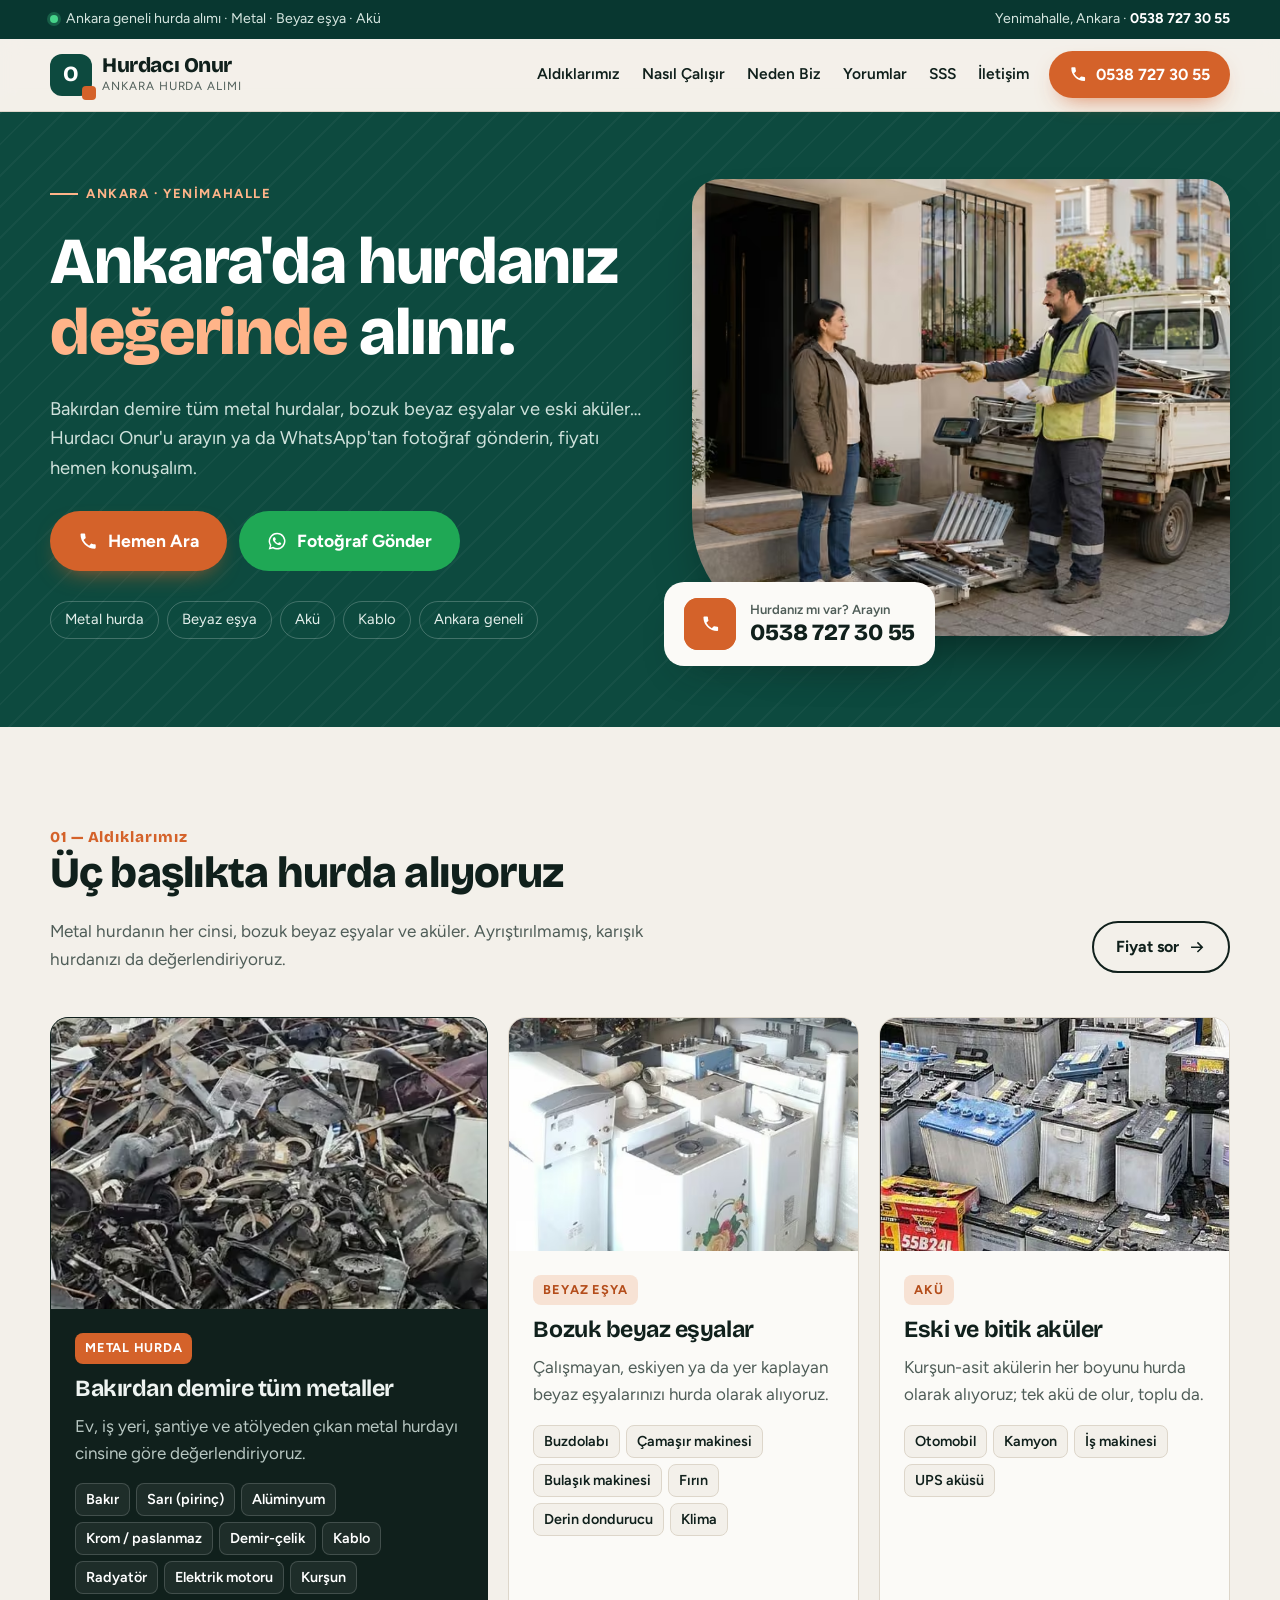
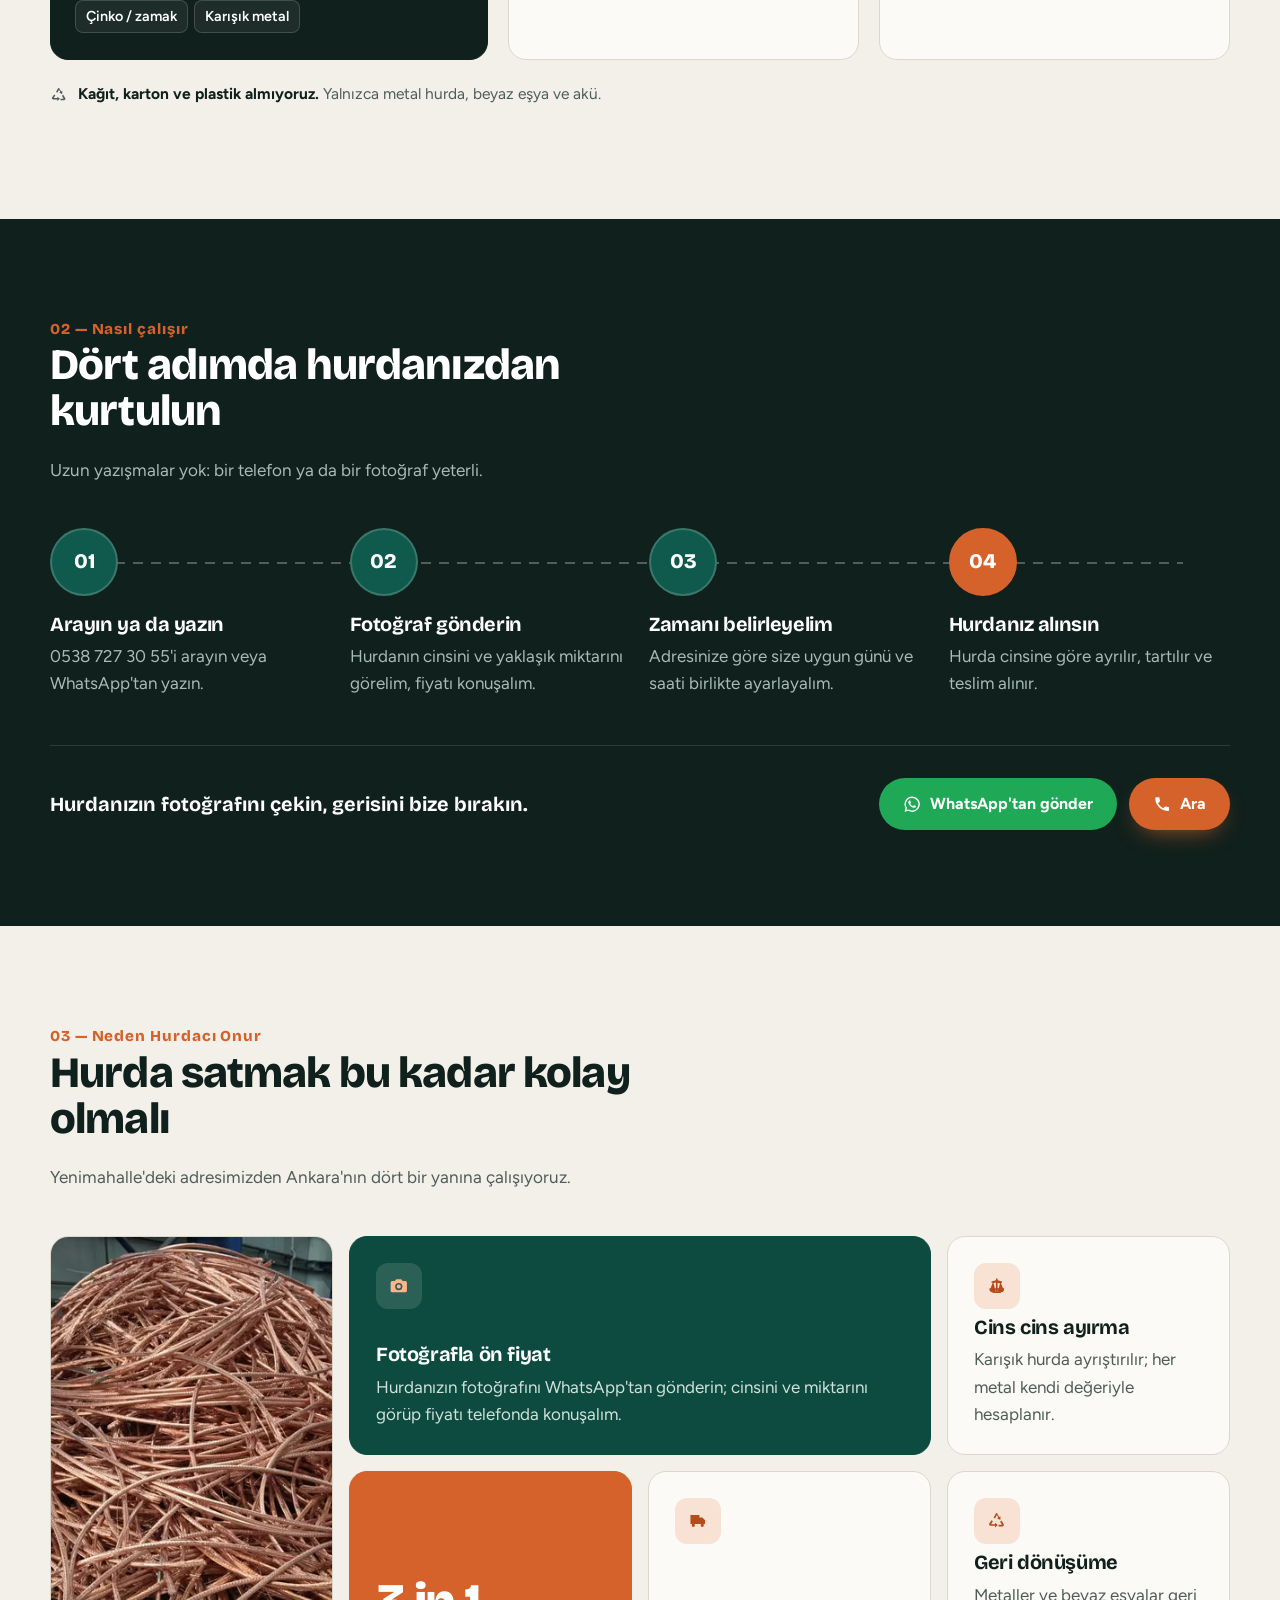
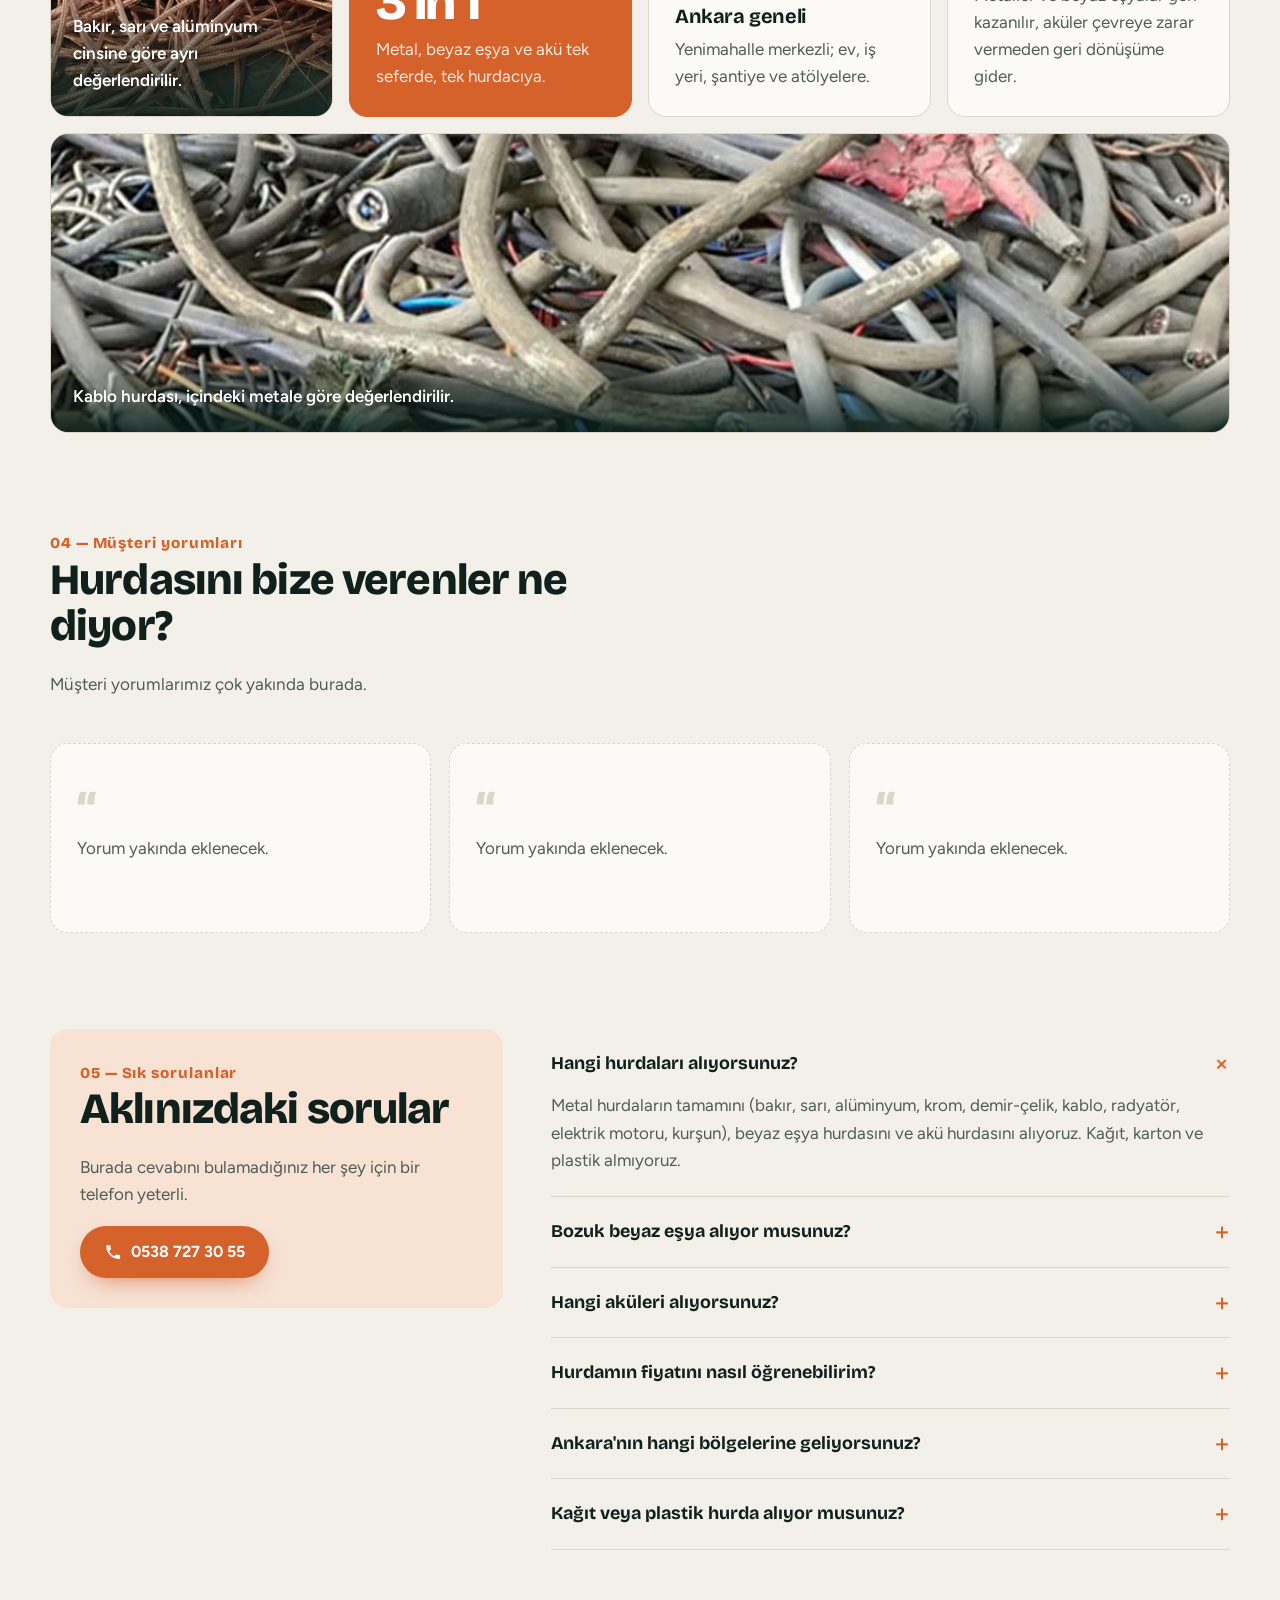
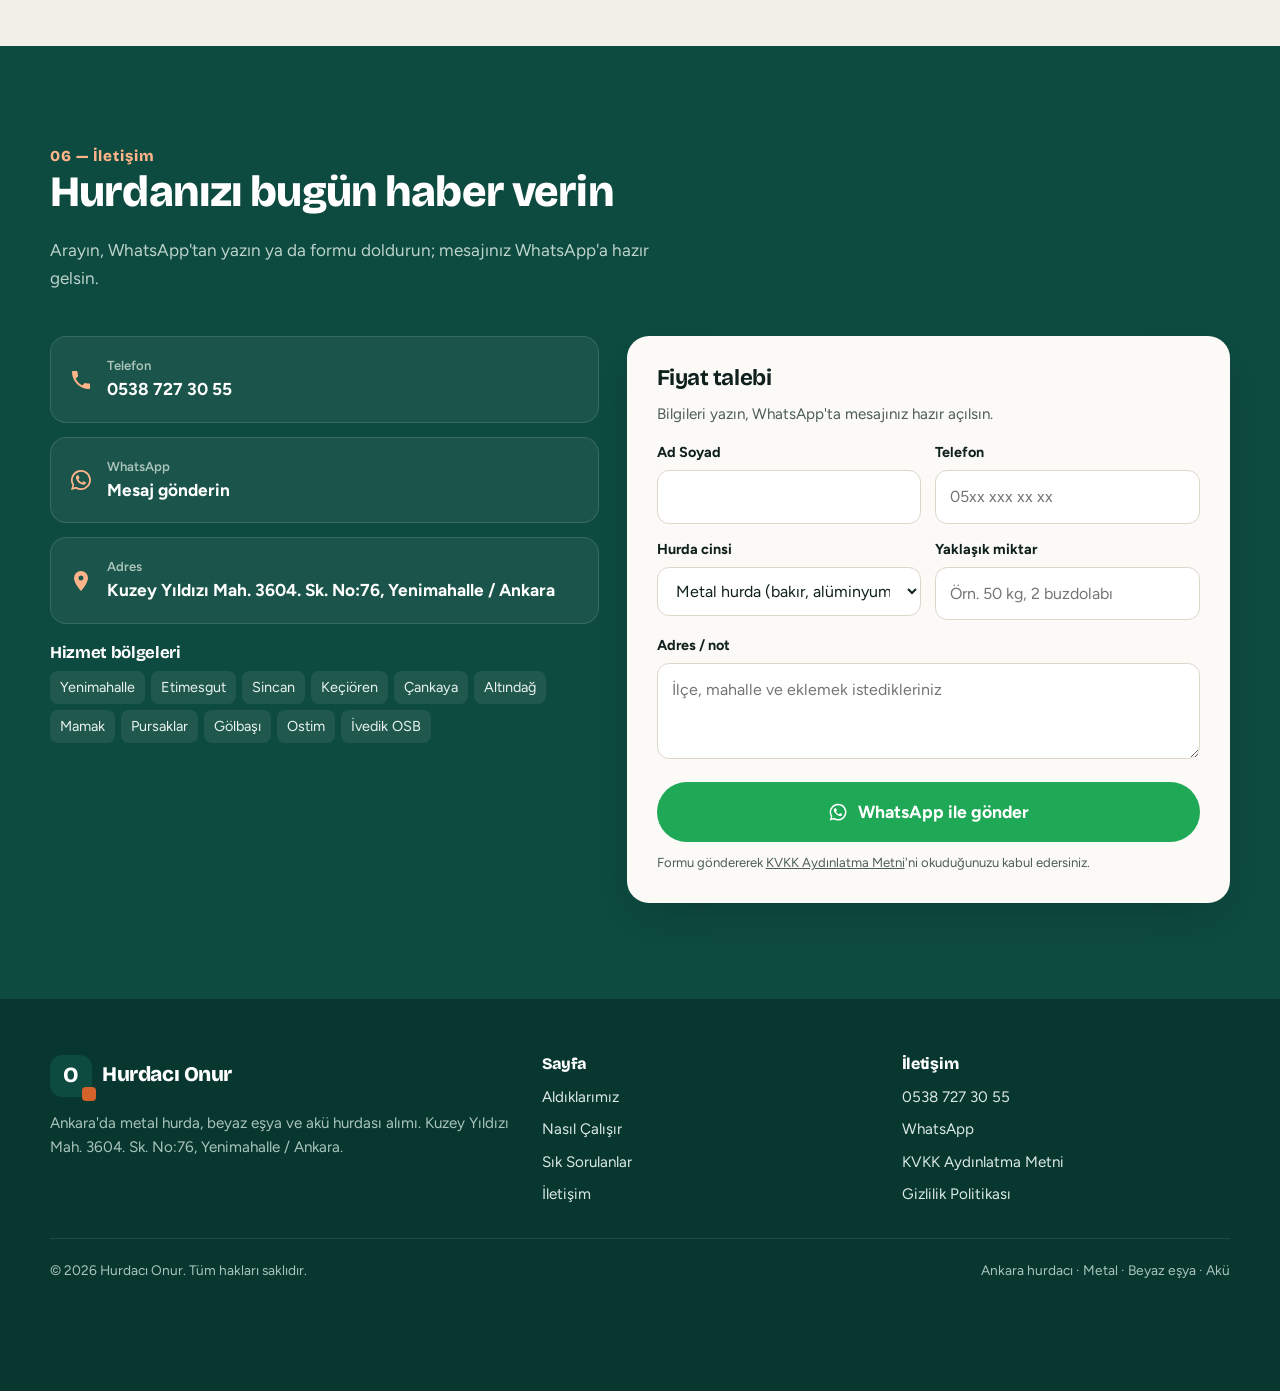
==== commit 1b4cd664: "Görseller: giriş dışındaki tüm görseller gerçek hurda fotoğrafı (demir, beyaz eşya, akü, bakır, kabl" ====
--- a/index.html
+++ b/index.html
@@ -203,7 +203,7 @@
     </div>
     <div class="buy">
       <article class="buy__card buy__card--metal reveal">
-        <img src="assets/img/ankara-metal-hurda-alimi-800.avif" srcset="assets/img/ankara-metal-hurda-alimi-480.avif 480w, assets/img/ankara-metal-hurda-alimi-800.avif 800w" sizes="(max-width: 600px) calc(100vw - 32px), (max-width: 1040px) 50vw, 460px" alt="Hurda alım görevlisi ve araç kasasında metal hurda" width="800" height="533" loading="lazy" decoding="async">
+        <img src="assets/img/ankara-demir-metal-hurda-alimi-800.avif" srcset="assets/img/ankara-demir-metal-hurda-alimi-480.avif 480w, assets/img/ankara-demir-metal-hurda-alimi-800.avif 800w" sizes="(max-width: 600px) calc(100vw - 32px), (max-width: 1040px) 50vw, 460px" alt="Demir, çelik ve karışık metal hurda yığını" width="800" height="533" loading="lazy" decoding="async">
         <div class="buy__body">
           <span class="buy__tag">Metal hurda</span>
           <h3>Bakırdan demire tüm metaller</h3>
@@ -214,7 +214,7 @@
         </div>
       </article>
       <article class="buy__card reveal">
-        <img src="assets/img/ankara-beyaz-esya-hurdasi-alimi-800.avif" srcset="assets/img/ankara-beyaz-esya-hurdasi-alimi-480.avif 480w, assets/img/ankara-beyaz-esya-hurdasi-alimi-800.avif 800w" sizes="(max-width: 600px) calc(100vw - 32px), (max-width: 1040px) 50vw, 360px" alt="Hurda çamaşır makinesinin kamyonete yüklenmesi" width="800" height="533" loading="lazy" decoding="async">
+        <img src="assets/img/ankara-beyaz-esya-hurdasi-alimi-443.avif" alt="Hurda çamaşır makineleri ve beyaz eşyalar" width="443" height="295" loading="lazy" decoding="async">
         <div class="buy__body">
           <span class="buy__tag">Beyaz eşya</span>
           <h3>Bozuk beyaz eşyalar</h3>
@@ -225,7 +225,7 @@
         </div>
       </article>
       <article class="buy__card reveal">
-        <img src="assets/img/ankara-hurda-tartim-720.avif" srcset="assets/img/ankara-hurda-tartim-480.avif 480w, assets/img/ankara-hurda-tartim-720.avif 720w" sizes="(max-width: 600px) calc(100vw - 32px), (max-width: 1040px) 50vw, 360px" alt="Hurda sahasında terazi başında hurda görevlisi" width="720" height="480" loading="lazy" decoding="async">
+        <img src="assets/img/ankara-aku-hurdasi-alimi-500.avif" alt="Hurda araç ve iş makinesi aküleri" width="500" height="333" loading="lazy" decoding="async">
         <div class="buy__body">
           <span class="buy__tag">Akü</span>
           <h3>Eski ve bitik aküler</h3>
@@ -276,8 +276,8 @@
     </div>
     <div class="bento">
       <figure class="tile tile--img reveal">
-        <img src="assets/img/ankara-bakir-kablo-hurdasi-alimi-666.avif" srcset="assets/img/ankara-bakir-kablo-hurdasi-alimi-400.avif 400w, assets/img/ankara-bakir-kablo-hurdasi-alimi-666.avif 666w" sizes="(max-width: 600px) calc(100vw - 32px), (max-width: 1040px) 50vw, 290px" alt="Hurda sahasında bakır kablo hurdası teslim alan görevli" width="666" height="1024" loading="lazy" decoding="async">
-        <figcaption>Bakır ve kablo hurdası cinsine göre değerlendirilir.</figcaption>
+        <img src="assets/img/ankara-bakir-tel-hurdasi-666.avif" srcset="assets/img/ankara-bakir-tel-hurdasi-400.avif 400w, assets/img/ankara-bakir-tel-hurdasi-666.avif 666w" sizes="(max-width: 600px) calc(100vw - 32px), (max-width: 1040px) 50vw, 290px" alt="Soyulmuş bakır tel hurdası" width="666" height="888" loading="lazy" decoding="async">
+        <figcaption>Bakır, sarı ve alüminyum cinsine göre ayrı değerlendirilir.</figcaption>
       </figure>
       <div class="tile tile--pine tile--wide reveal">
         <span class="tile__ic"><svg class="ic" aria-hidden="true"><use href="#i-camera"/></svg></span>
@@ -304,8 +304,8 @@
         <p>Metaller ve beyaz eşyalar geri kazanılır, aküler çevreye zarar vermeden geri dönüşüme gider.</p>
       </div>
       <figure class="tile tile--img tile--wide tile--yard reveal">
-        <img src="assets/img/ankara-hurda-sahasi-800.avif" srcset="assets/img/ankara-hurda-sahasi-480.avif 480w, assets/img/ankara-hurda-sahasi-800.avif 800w, assets/img/ankara-hurda-sahasi-1200.avif 1200w" sizes="(max-width: 1180px) calc(100vw - 32px), 1180px" alt="Ankara hurda sahasında beyaz eşya ve metal hurda yığınları" width="800" height="497" loading="lazy" decoding="async">
-        <figcaption>Beyaz eşyadan inşaat demirine, her hurda değerlendirilir.</figcaption>
+        <img src="assets/img/ankara-kablo-hurdasi-alimi-1080.avif" srcset="assets/img/ankara-kablo-hurdasi-alimi-480.avif 480w, assets/img/ankara-kablo-hurdasi-alimi-1080.avif 1080w" sizes="(max-width: 1180px) calc(100vw - 32px), 1180px" alt="Kasada biriktirilmiş kablo hurdası" width="1080" height="500" loading="lazy" decoding="async">
+        <figcaption>Kablo hurdası, içindeki metale göre değerlendirilir.</figcaption>
       </figure>
     </div>
   </div>
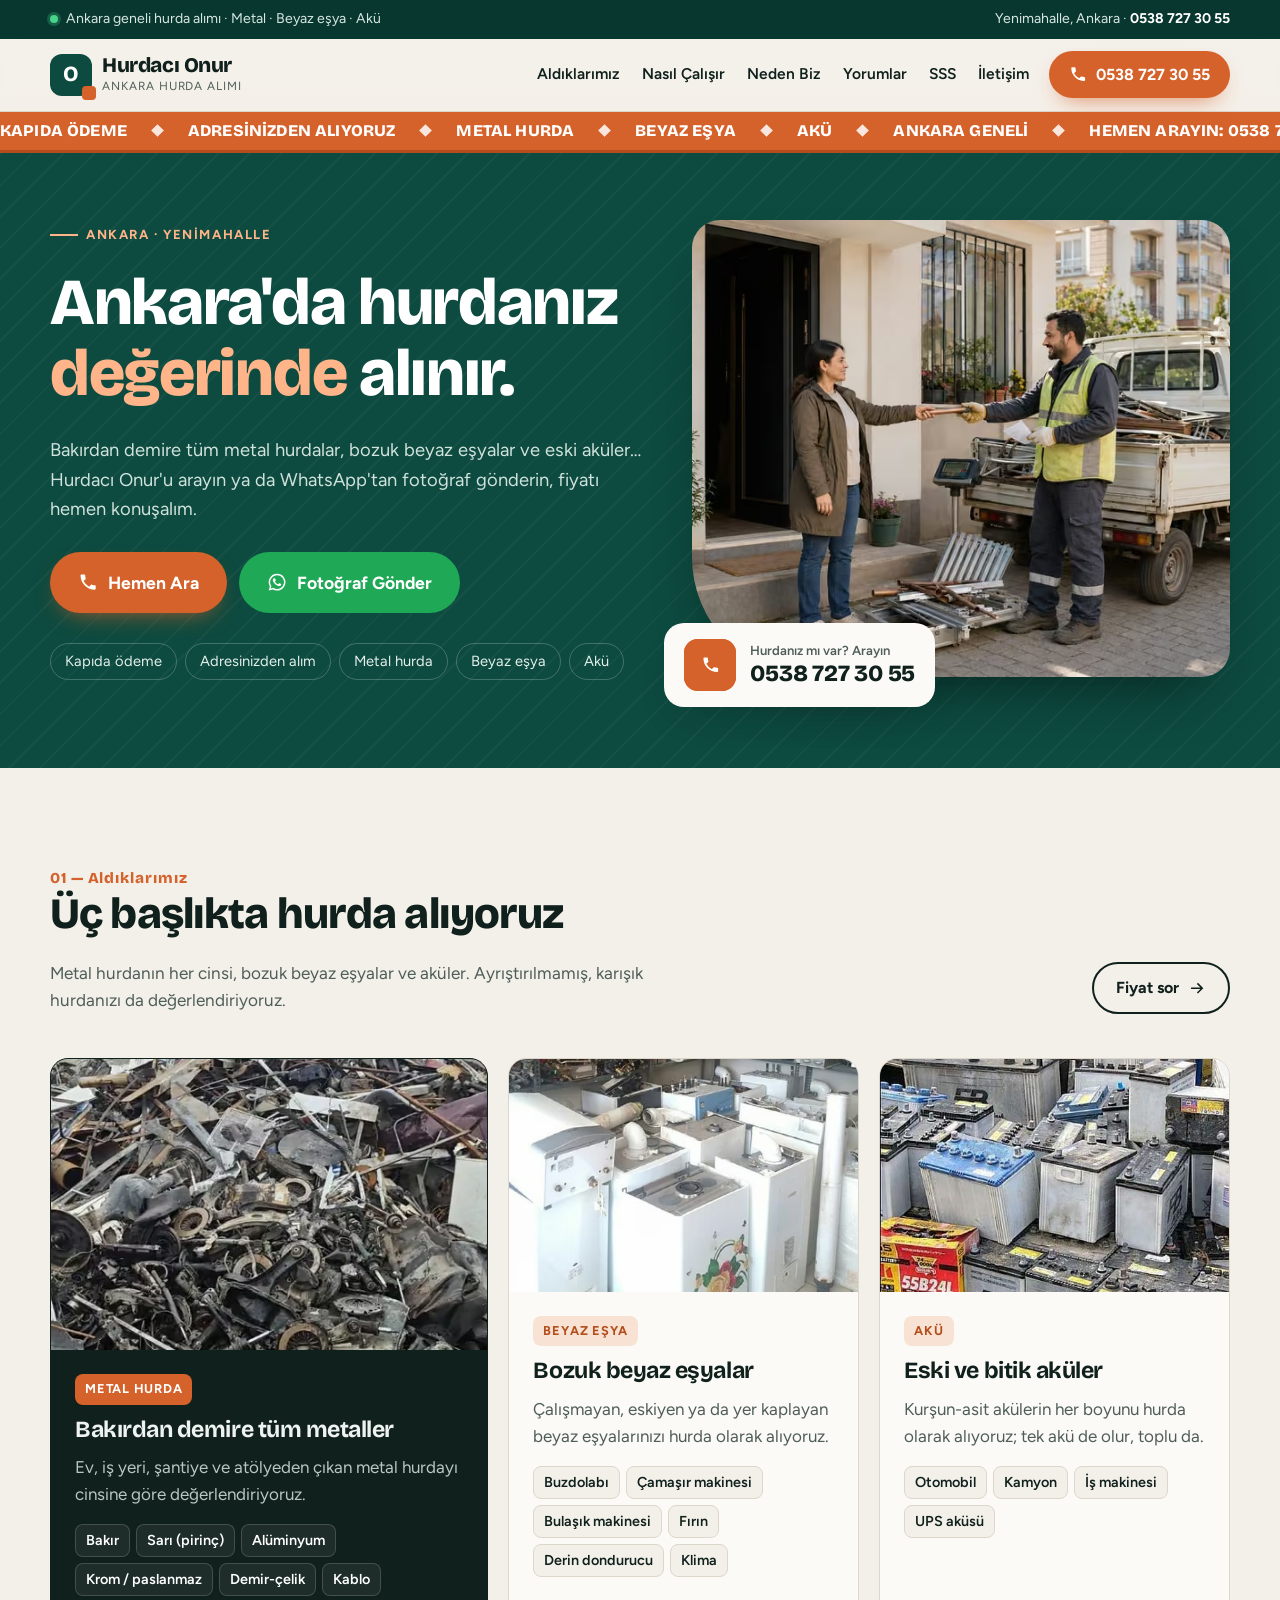
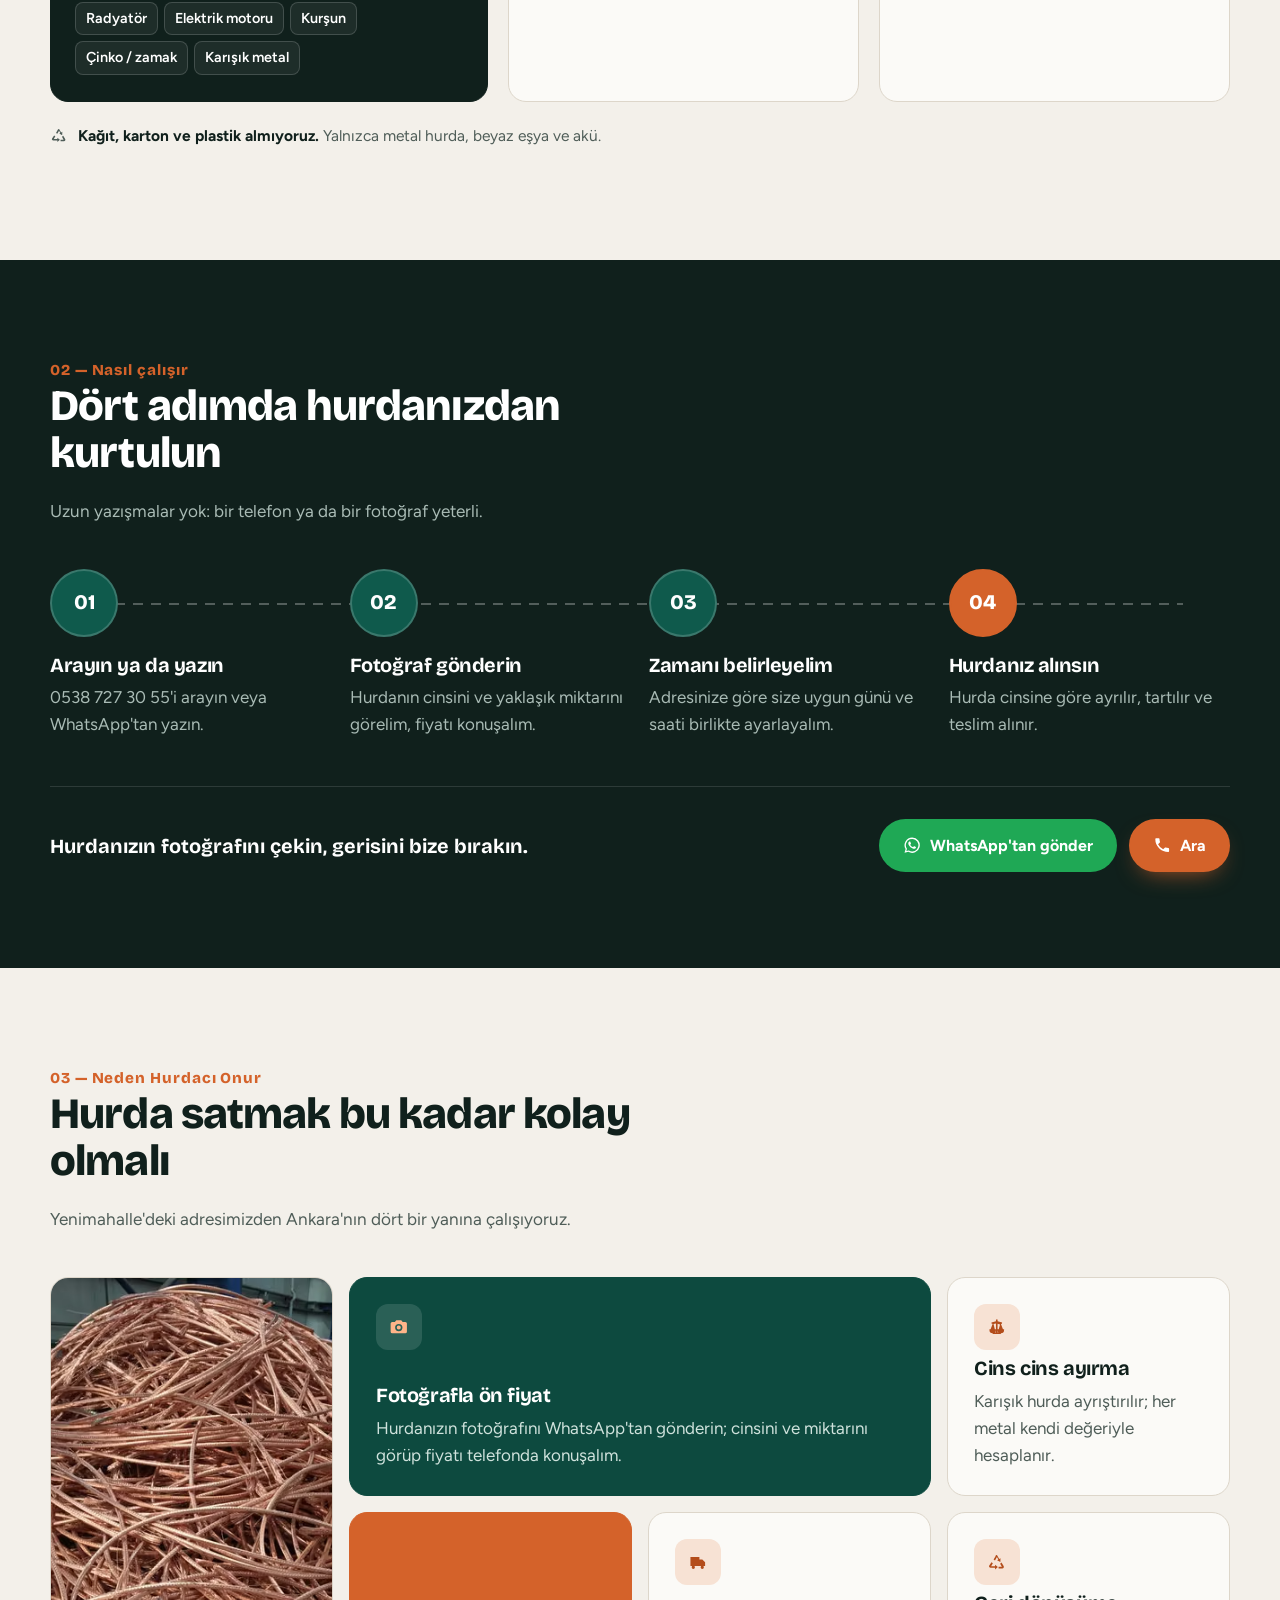
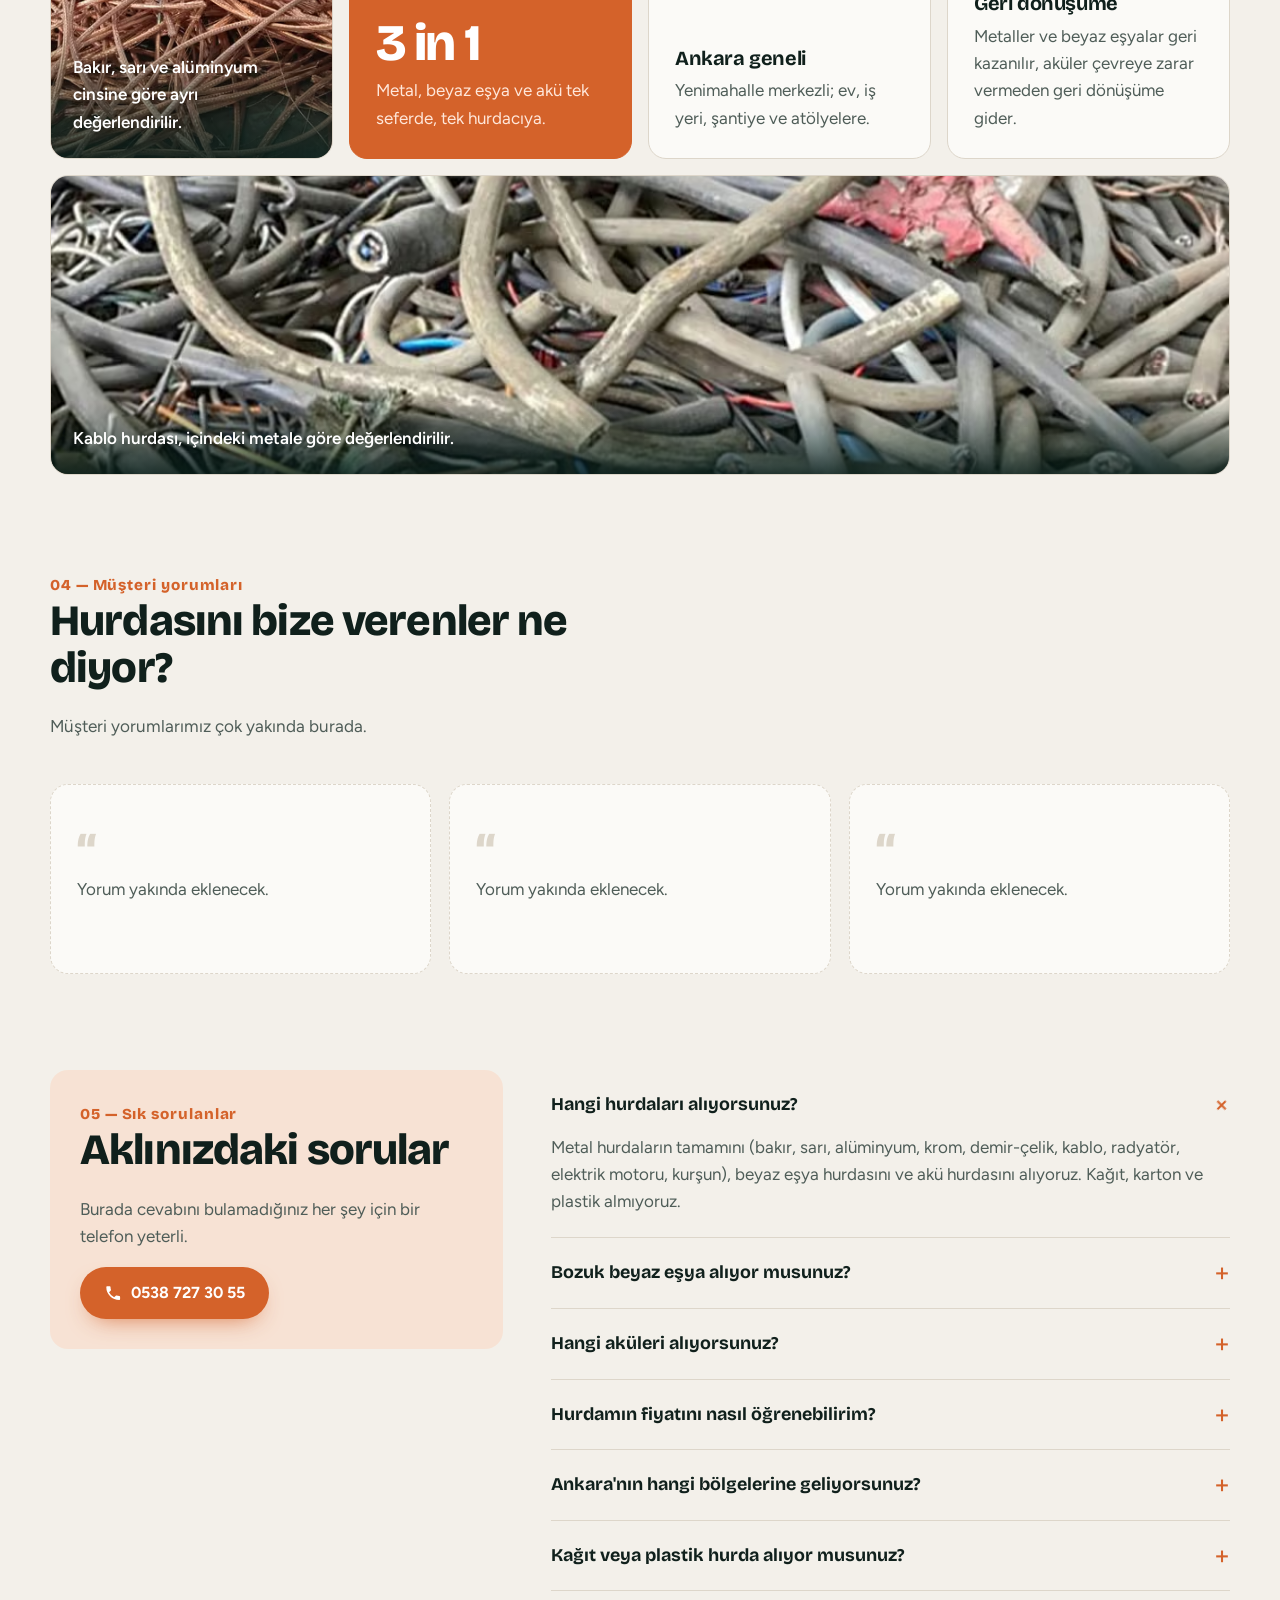
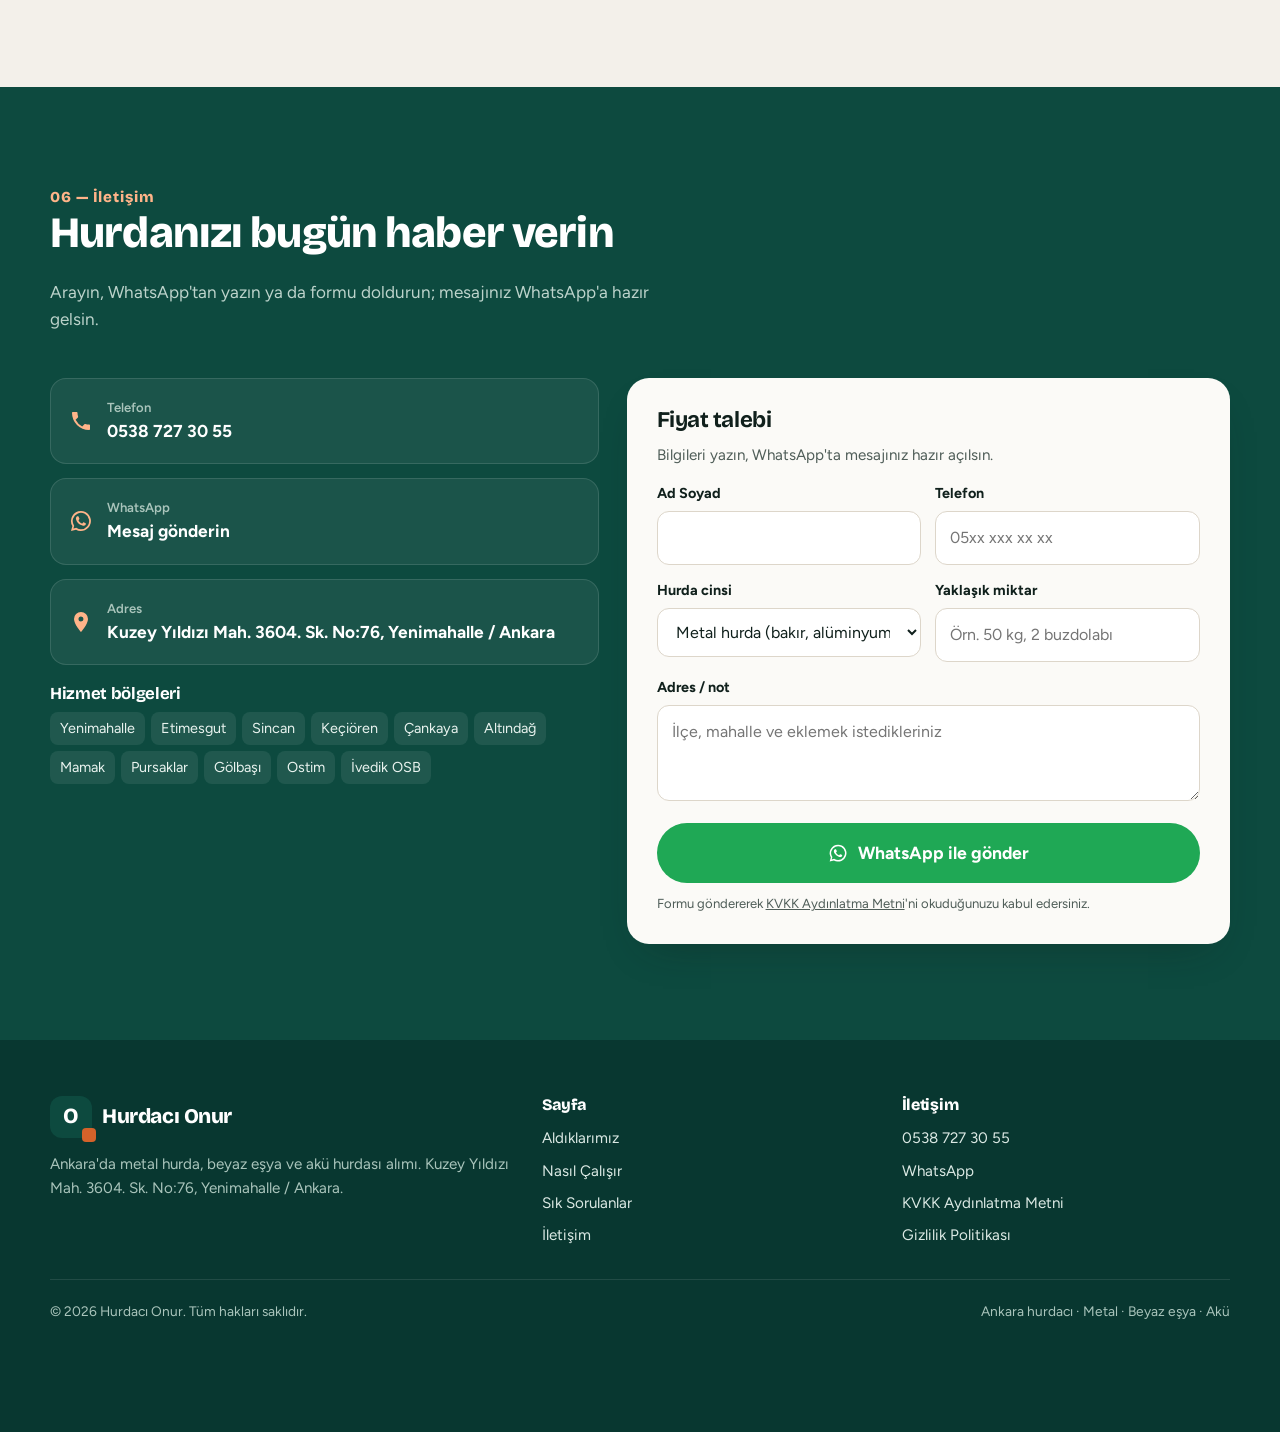
==== commit fafd7d28: "Kayan şerit: kapıda ödeme, adresinizden alıyoruz Co-Authored-By: Claude Opus 5.5 <noreply@anthropic." ====
--- a/index.html
+++ b/index.html
@@ -28,7 +28,7 @@
 <link rel="preload" as="font" type="font/woff2" href="assets/fonts/bricolage-grotesque-latin.woff2" crossorigin>
 <link rel="preload" as="font" type="font/woff2" href="assets/fonts/figtree-latin.woff2" crossorigin>
 <link rel="preload" as="font" type="font/woff2" href="assets/fonts/bricolage-grotesque-latin-ext.woff2" crossorigin>
-<style id="inline-css">@font-face{font-family:"Bricolage";font-style:normal;font-weight:500 800;font-display:swap;src:url(assets/fonts/bricolage-grotesque-latin-ext.woff2) format("woff2");unicode-range:U+0100-02BA,U+02BD-02C5,U+02C7-02CC,U+02CE-02D7,U+02DD-02FF,U+0304,U+0308,U+0329,U+1D00-1DBF,U+1E00-1E9F,U+1EF2-1EFF,U+2020,U+20A0-20AB,U+20AD-20C0,U+2113,U+2C60-2C7F,U+A720-A7FF}@font-face{font-family:"Bricolage";font-style:normal;font-weight:500 800;font-display:swap;src:url(assets/fonts/bricolage-grotesque-latin.woff2) format("woff2");unicode-range:U+0000-00FF,U+0131,U+0152-0153,U+02BB-02BC,U+02C6,U+02DA,U+02DC,U+0304,U+0308,U+0329,U+2000-206F,U+20AC,U+2122,U+2191,U+2193,U+2212,U+2215,U+FEFF,U+FFFD}@font-face{font-family:"Figtree";font-style:normal;font-weight:400 700;font-display:swap;src:url(assets/fonts/figtree-latin-ext.woff2) format("woff2");unicode-range:U+0100-02BA,U+02BD-02C5,U+02C7-02CC,U+02CE-02D7,U+02DD-02FF,U+0304,U+0308,U+0329,U+1D00-1DBF,U+1E00-1E9F,U+1EF2-1EFF,U+2020,U+20A0-20AB,U+20AD-20C0,U+2113,U+2C60-2C7F,U+A720-A7FF}@font-face{font-family:"Figtree";font-style:normal;font-weight:400 700;font-display:swap;src:url(assets/fonts/figtree-latin.woff2) format("woff2");unicode-range:U+0000-00FF,U+0131,U+0152-0153,U+02BB-02BC,U+02C6,U+02DA,U+02DC,U+0304,U+0308,U+0329,U+2000-206F,U+20AC,U+2122,U+2191,U+2193,U+2212,U+2215,U+FEFF,U+FFFD}@font-face{font-family:"Bricolage Fallback";src:local("Arial");size-adjust:104%;ascent-override:92%;descent-override:25%;line-gap-override:0%}@font-face{font-family:"Figtree Fallback";src:local("Arial");size-adjust:99%;ascent-override:96%;descent-override:25%;line-gap-override:0%}:root{--bg:#f3f0ea;--paper:#fbfaf7;--ink:#10201c;--muted:#4f5d58;--line:#ddd6ca;--pine:#0d4a3f;--pine-2:#083730;--pine-3:#0f5a4c;--copper:#d4622a;--copper-2:#b44d1b;--copper-soft:#f7e2d4;--wa:#1fa855;--radius:18px;--shadow:0 18px 40px -22px rgba(16,32,28,.45);--head:"Bricolage","Bricolage Fallback",system-ui,sans-serif;--body:"Figtree","Figtree Fallback",system-ui,sans-serif}*,*::before,*::after{box-sizing:border-box}html{scroll-behavior:smooth;-webkit-text-size-adjust:100%}body{margin:0;background:var(--bg);color:var(--ink);font-family:var(--body);font-size:17px;line-height:1.6;-webkit-font-smoothing:antialiased}img{max-width:100%;height:auto;display:block}a{color:inherit}h1,h2,h3{font-family:var(--head);line-height:1.08;margin:0 0 .5em;letter-spacing:-.02em}h1{font-size:clamp(2.3rem,5.6vw,4.1rem);font-weight:800}h2{font-size:clamp(1.8rem,3.6vw,2.7rem);font-weight:800}h3{font-size:1.25rem;font-weight:700}p{margin:0 0 1em}.container{width:min(1180px,100% - 32px);margin-inline:auto}.ic{width:1.15em;height:1.15em;fill:currentColor;flex:none}.sr-only{position:absolute;width:1px;height:1px;padding:0;margin:-1px;overflow:hidden;clip:rect(0,0,0,0);border:0}.skip{position:absolute;left:-999px;top:8px;background:var(--copper);color:#fff;padding:8px 14px;border-radius:8px;z-index:100}.skip:focus{left:8px}:focus-visible{outline:3px solid var(--copper);outline-offset:3px}.btn{display:inline-flex;align-items:center;justify-content:center;gap:.55em;font:700 1rem/1 var(--body);padding:15px 22px;border-radius:999px;text-decoration:none;border:2px solid transparent;cursor:pointer;transition:transform .15s ease,background-color .15s ease,box-shadow .15s ease;white-space:nowrap}.btn:hover{transform:translateY(-2px)}.btn--copper{background:var(--copper);color:#fff;box-shadow:0 10px 24px -12px rgba(212,98,42,.9)}.btn--copper:hover{background:var(--copper-2)}.btn--wa{background:var(--wa);color:#fff}.btn--wa:hover{background:#178a45}.btn--ghost{border-color:currentColor;background:transparent}.btn--lg{font-size:1.1rem;padding:18px 26px}.strip{background:var(--pine-2);color:#d7e7e1;font-size:.88rem}.strip .container{display:flex;justify-content:space-between;gap:16px;padding:8px 0}.strip a{color:#fff;font-weight:700;text-decoration:none}.strip .dot{display:inline-block;width:8px;height:8px;border-radius:50%;background:#46d38a;margin-right:8px;box-shadow:0 0 0 3px rgba(70,211,138,.25)}.header{position:sticky;top:0;z-index:50;background:rgba(243,240,234,.92);backdrop-filter:saturate(1.4) blur(10px);border-bottom:1px solid var(--line)}.header .container{display:flex;align-items:center;gap:20px;min-height:72px}.brand{display:flex;align-items:center;gap:10px;text-decoration:none;margin-right:auto}.brand__mark{width:42px;height:42px;border-radius:12px;background:var(--pine);color:#fff;display:grid;place-items:center;font:800 1.35rem/1 var(--head);position:relative}.brand__mark::after{content:"";position:absolute;right:-4px;bottom:-4px;width:14px;height:14px;border-radius:4px;background:var(--copper)}.brand__text{display:flex;flex-direction:column;line-height:1}.brand__text strong{font:800 1.3rem/1 var(--head);letter-spacing:-.02em}.brand__text small{font-size:.74rem;color:var(--muted);letter-spacing:.08em;text-transform:uppercase;margin-top:4px}.nav{display:flex;gap:22px}.nav a{text-decoration:none;font-weight:600;font-size:.97rem;color:var(--ink);position:relative}.nav a::after{content:"";position:absolute;left:0;right:100%;bottom:-6px;height:2px;background:var(--copper);transition:right .2s ease}.nav a:hover::after{right:0}.header__call{padding:12px 18px}.burger{display:none;width:44px;height:44px;border:0;background:var(--pine);border-radius:12px;color:#fff;cursor:pointer;padding:0}.burger span{display:block;width:20px;height:2px;background:currentColor;margin:4px auto;transition:transform .2s ease,opacity .2s ease}.nav-open .burger span:nth-child(1){transform:translateY(6px) rotate(45deg)}.nav-open .burger span:nth-child(2){opacity:0}.nav-open .burger span:nth-child(3){transform:translateY(-6px) rotate(-45deg)}.hero{background:var(--pine);color:#eef6f3;position:relative;overflow:hidden}.hero::before{content:"";position:absolute;inset:0;background:repeating-linear-gradient(135deg,rgba(255,255,255,.035) 0 2px,transparent 2px 22px);pointer-events:none}.hero .container{position:relative;display:grid;grid-template-columns:1.05fr .95fr;gap:48px;align-items:center;padding:64px 0 88px}.hero .container>*{min-width:0}.eyebrow{display:inline-flex;align-items:center;gap:8px;font-weight:700;font-size:.82rem;letter-spacing:.12em;text-transform:uppercase;color:var(--copper)}.hero .eyebrow{color:#ffb489}.eyebrow::before{content:"";width:28px;height:2px;background:currentColor}.hero h1{color:#fff;margin:.35em 0 .4em}.hero h1 em{font-style:normal;color:#ffb489}.hero__lead{font-size:1.15rem;color:#cfe2dc;max-width:34em}.hero__actions{display:flex;flex-wrap:wrap;gap:12px;margin:28px 0 30px}.hero__actions .btn--ghost{color:#fff}.chips{display:flex;flex-wrap:wrap;gap:8px;list-style:none;padding:0;margin:0}.chips li{border:1px solid rgba(255,255,255,.22);border-radius:999px;padding:6px 14px;font-size:.92rem;color:#e3efeb}.hero__media{position:relative}.hero__media picture img{width:100%;aspect-ratio:4/3.4;object-fit:cover;border-radius:28px 28px 28px 120px;box-shadow:0 30px 60px -30px rgba(0,0,0,.6)}.callcard{position:absolute;left:-28px;bottom:-30px;background:var(--paper);color:var(--ink);border-radius:20px;padding:16px 20px;display:flex;align-items:center;gap:14px;box-shadow:var(--shadow);text-decoration:none;max-width:calc(100% + 28px)}.callcard__ic{width:52px;height:52px;border-radius:14px;background:var(--copper);color:#fff;display:grid;place-items:center;flex:none;position:relative}.callcard__ic::after{content:"";position:absolute;inset:0;border-radius:inherit;border:2px solid var(--copper);animation:ring 1.8s ease-out infinite}@keyframes ring{from{transform:scale(1);opacity:.8}to{transform:scale(1.45);opacity:0}}.callcard small{display:block;color:var(--muted);font-size:.82rem;font-weight:600}.callcard strong{font:800 1.45rem/1.1 var(--head);letter-spacing:-.01em}.section{padding:96px 0}.section__head{display:flex;justify-content:space-between;align-items:end;gap:24px;margin-bottom:44px;flex-wrap:wrap}.section__head>div{max-width:640px}.section__num{font:800 .95rem/1 var(--head);color:var(--copper);letter-spacing:.06em}.section__head p{color:var(--muted);font-size:1.07rem;margin:0}.buy{display:grid;grid-template-columns:1.25fr 1fr 1fr;gap:20px}.buy__card{background:var(--paper);border:1px solid var(--line);border-radius:var(--radius);overflow:hidden;display:flex;flex-direction:column}.buy__card img{width:100%;aspect-ratio:3/2;object-fit:cover}.buy__body{padding:24px 24px 26px;display:flex;flex-direction:column;gap:12px;flex:1}.buy__tag{align-self:flex-start;background:var(--copper-soft);color:var(--copper-2);font-weight:700;font-size:.8rem;letter-spacing:.06em;text-transform:uppercase;padding:5px 10px;border-radius:8px}.buy__body h3{margin:0;font-size:1.45rem}.buy__body p{margin:0;color:var(--muted)}.taglist{display:flex;flex-wrap:wrap;gap:6px;list-style:none;padding:0;margin:4px 0 0}.taglist li{border:1px solid var(--line);background:var(--bg);border-radius:8px;padding:4px 10px;font-size:.9rem;font-weight:600}.buy__card--metal{background:var(--ink);color:#eef3f1;border-color:var(--ink)}.buy__card--metal .buy__body p{color:#b8c7c2}.buy__card--metal .taglist li{background:rgba(255,255,255,.06);border-color:rgba(255,255,255,.16);color:#fff}.buy__card--metal .buy__tag{background:var(--copper);color:#fff}.note{margin-top:22px;display:flex;align-items:center;gap:10px;color:var(--muted);font-size:.97rem}.note strong{color:var(--ink)}.flow{background:var(--ink);color:#e9f0ed}.flow h2{color:#fff}.flow .section__head p{color:#a9bbb5}.steps{list-style:none;padding:0;margin:0;display:grid;grid-template-columns:repeat(4,1fr);gap:18px;counter-reset:s;position:relative}.steps::before{content:"";position:absolute;left:4%;right:4%;top:34px;height:2px;background:repeating-linear-gradient(90deg,rgba(255,255,255,.28) 0 10px,transparent 10px 18px)}.steps li{position:relative;padding-top:86px}.steps li::before{counter-increment:s;content:"0" counter(s);position:absolute;top:0;left:0;width:68px;height:68px;border-radius:50%;background:var(--pine-3);border:2px solid rgba(255,255,255,.18);display:grid;place-items:center;font:800 1.3rem/1 var(--head);color:#fff}.steps li:last-child::before{background:var(--copper);border-color:var(--copper)}.steps h3{color:#fff;margin-bottom:.35em}.steps p{color:#a9bbb5;margin:0}.flow__cta{margin-top:48px;display:flex;flex-wrap:wrap;gap:12px;align-items:center;border-top:1px solid rgba(255,255,255,.12);padding-top:32px}.flow__cta p{margin:0 auto 0 0;font:700 1.25rem/1.3 var(--head);color:#fff}.bento{display:grid;grid-auto-flow:dense;grid-template-columns:repeat(4,1fr);grid-auto-rows:minmax(180px,auto);gap:16px}.tile{margin:0;border-radius:var(--radius);padding:26px;background:var(--paper);border:1px solid var(--line);display:flex;flex-direction:column;justify-content:flex-end;gap:8px;position:relative;overflow:hidden}.tile h3{margin:0}.tile p{margin:0;color:var(--muted)}.tile__ic{margin-bottom:auto;width:46px;height:46px;flex:none;border-radius:12px;background:var(--copper-soft);color:var(--copper-2);display:grid;place-items:center}.tile--img{padding:0;grid-row:span 2}.tile--img img{width:100%;height:100%;object-fit:cover;position:absolute;inset:0}.tile--img figcaption{position:relative;margin-top:auto;padding:22px;background:linear-gradient(transparent,rgba(8,30,26,.85));color:#fff;font-weight:600}.tile--wide{grid-column:span 2}.tile--pine{background:var(--pine);border-color:var(--pine);color:#fff}.tile--pine p{color:#cfe2dc}.tile--pine .tile__ic{background:rgba(255,255,255,.12);color:#ffb489}.tile--copper{background:var(--copper);border-color:var(--copper);color:#fff}.tile--copper p{color:#ffe7da}.tile--copper .tile__ic{background:rgba(255,255,255,.18);color:#fff}.tile__big{font:800 clamp(2.4rem,4vw,3.2rem)/1 var(--head);letter-spacing:-.03em}.gallery{display:grid;grid-template-columns:1.4fr 1fr;gap:16px}.gallery figure{margin:0;border-radius:var(--radius);overflow:hidden;position:relative;background:#d9d3c7}.gallery img{width:100%;height:100%;object-fit:cover}.gallery figure:first-child{grid-row:span 2}.gallery figcaption{position:absolute;left:14px;bottom:14px;background:rgba(251,250,247,.94);border-radius:10px;padding:6px 12px;font-weight:700;font-size:.9rem}.reviews{display:grid;grid-template-columns:repeat(3,1fr);gap:18px}.review{background:var(--paper);border:1px dashed var(--line);border-radius:var(--radius);padding:26px;min-height:190px;display:flex;flex-direction:column;gap:10px}.review--empty{align-items:flex-start;justify-content:center;color:var(--muted)}.review--empty .q{font:800 3rem/0.6 var(--head);color:var(--line)}.reviews__cta{margin-top:22px;color:var(--muted)}.faq{display:grid;grid-template-columns:.8fr 1.2fr;gap:48px;align-items:start}.faq__list details{border-bottom:1px solid var(--line);padding:6px 0}.faq__list summary{cursor:pointer;list-style:none;display:flex;justify-content:space-between;gap:16px;padding:16px 0;font:700 1.12rem/1.35 var(--head)}.faq__list summary::-webkit-details-marker{display:none}.faq__list summary::after{content:"+";font:500 1.6rem/1 var(--body);color:var(--copper);transition:transform .2s ease}.faq__list details[open] summary::after{transform:rotate(45deg)}.faq__list details p{color:var(--muted);margin:0 0 16px}.faq__side{position:sticky;top:110px;background:var(--copper-soft);border-radius:var(--radius);padding:30px}.faq__side p{color:var(--muted)}.contact{background:var(--pine);color:#e9f3ef}.contact h2{color:#fff}.contact .section__head p{color:#bcd3cb}.contact__grid{display:grid;grid-template-columns:1fr 1.1fr;gap:28px}.contact__grid>*{min-width:0}.info{display:grid;gap:14px}.info a,.info div{display:flex;gap:14px;align-items:center;background:rgba(255,255,255,.06);border:1px solid rgba(255,255,255,.12);border-radius:16px;padding:18px;text-decoration:none;color:#fff}.info .ic{width:24px;height:24px;color:#ffb489}.info small{display:block;color:#a9c4bb;font-size:.82rem;font-weight:600}.info strong{font-size:1.08rem}.areas{margin-top:20px}.areas h3{color:#fff;font-size:1.05rem}.areas ul{display:flex;flex-wrap:wrap;gap:6px;list-style:none;padding:0;margin:0}.areas li{background:rgba(255,255,255,.08);border-radius:8px;padding:5px 10px;font-size:.9rem}.form{background:var(--paper);color:var(--ink);border-radius:22px;padding:30px;box-shadow:var(--shadow)}.form h3{font-size:1.4rem}.form p{color:var(--muted);font-size:.95rem}.form__row{display:grid;grid-template-columns:1fr 1fr;gap:14px}.form label{display:block;font-weight:700;font-size:.9rem;margin:0 0 6px}.form input,.form select,.form textarea{width:100%;font:inherit;font-size:1rem;padding:13px 14px;border:1.5px solid var(--line);border-radius:12px;background:#fff;color:var(--ink);margin-bottom:14px}.form input:focus,.form select:focus,.form textarea:focus{border-color:var(--pine-3);outline:none;box-shadow:0 0 0 3px rgba(15,90,76,.15)}.form textarea{min-height:96px;resize:vertical}.form .btn{width:100%}.form small{display:block;margin-top:10px;color:var(--muted);font-size:.82rem}.footer{background:var(--pine-2);color:#a9c4bb;padding:56px 0 110px;font-size:.95rem}.footer .container{display:grid;grid-template-columns:1.4fr 1fr 1fr;gap:32px}.footer .footer__title{color:#fff;font-size:1rem;margin-bottom:.8em;font-family:var(--head)}.footer a{color:#dbe9e4;text-decoration:none}.footer a:hover{color:#fff;text-decoration:underline}.footer ul{list-style:none;padding:0;margin:0;display:grid;gap:8px}.footer .brand__text strong{color:#fff}.footer__bottom{grid-column:1/-1;border-top:1px solid rgba(255,255,255,.1);padding-top:20px;display:flex;justify-content:space-between;gap:16px;flex-wrap:wrap;font-size:.86rem}.dock{position:fixed;left:12px;right:12px;bottom:12px;z-index:60;display:none;gap:10px}.dock .btn{flex:1;padding:15px 12px;box-shadow:0 12px 30px -10px rgba(0,0,0,.45)}.legal{padding:64px 0 96px}.legal .container{max-width:820px}.legal h2{font-size:1.4rem;margin-top:1.6em}.legal p,.legal li{color:var(--muted)}.reveal{opacity:0;transform:translateY(18px);transition:opacity .6s ease,transform .6s ease}.reveal.is-in{opacity:1;transform:none}@media (prefers-reduced-motion:reduce){*{scroll-behavior:auto!important}.reveal{opacity:1;transform:none;transition:none}.callcard__ic::after{animation:none}.btn{transition:none}}@media (max-width:1040px){.nav{gap:16px}.buy{grid-template-columns:1fr 1fr}.buy__card--metal{grid-column:1/-1;display:grid;grid-template-columns:1fr 1fr}.buy__card--metal img{height:100%;aspect-ratio:auto}.bento{grid-template-columns:repeat(2,1fr)}.tile--img{grid-row:span 2}.faq{grid-template-columns:1fr}.faq__side{position:static}}@media (max-width:900px){.burger{display:block}.header__call .txt{display:none}.header__call{padding:12px}.nav{position:fixed;inset:110px 16px auto 16px;flex-direction:column;gap:0;background:var(--paper);border:1px solid var(--line);border-radius:18px;padding:8px;box-shadow:var(--shadow);transform:translateY(-12px);opacity:0;pointer-events:none;transition:opacity .2s ease,transform .2s ease}.nav a{padding:14px 12px;border-radius:10px}.nav a::after{display:none}.nav-open .nav{opacity:1;transform:none;pointer-events:auto}.hero .container{grid-template-columns:1fr;padding:40px 0 76px;gap:40px}.callcard{left:12px;bottom:-26px}.steps{grid-template-columns:1fr 1fr;row-gap:36px}.steps::before{display:none}.contact__grid{grid-template-columns:1fr}.gallery{grid-template-columns:1fr 1fr}.gallery figure:first-child{grid-column:1/-1;grid-row:auto}.reviews{grid-template-columns:1fr}.footer .container{grid-template-columns:1fr 1fr}.footer .container>div:first-child{grid-column:1/-1}.dock{display:flex}.strip .hide-sm{display:none}}@media (max-width:600px){body{font-size:16px}.section{padding:68px 0}.buy,.buy__card--metal{grid-template-columns:1fr}.buy__card--metal img{aspect-ratio:3/2}.bento{grid-template-columns:1fr}.tile--wide{grid-column:auto}.tile--img{min-height:300px}.tile{min-height:170px}.steps{grid-template-columns:1fr}.form{padding:22px}.form__row{grid-template-columns:1fr;gap:0}.hero__actions .btn{flex:1 1 100%}.callcard strong{font-size:1.25rem}.brand__text small{display:none}.footer .container{grid-template-columns:1fr}}.tile--yard{grid-row:span 1;grid-column:1/-1;min-height:300px}section[id]{scroll-margin-top:84px}</style>
+<style id="inline-css">@font-face{font-family:"Bricolage";font-style:normal;font-weight:500 800;font-display:swap;src:url(assets/fonts/bricolage-grotesque-latin-ext.woff2) format("woff2");unicode-range:U+0100-02BA,U+02BD-02C5,U+02C7-02CC,U+02CE-02D7,U+02DD-02FF,U+0304,U+0308,U+0329,U+1D00-1DBF,U+1E00-1E9F,U+1EF2-1EFF,U+2020,U+20A0-20AB,U+20AD-20C0,U+2113,U+2C60-2C7F,U+A720-A7FF}@font-face{font-family:"Bricolage";font-style:normal;font-weight:500 800;font-display:swap;src:url(assets/fonts/bricolage-grotesque-latin.woff2) format("woff2");unicode-range:U+0000-00FF,U+0131,U+0152-0153,U+02BB-02BC,U+02C6,U+02DA,U+02DC,U+0304,U+0308,U+0329,U+2000-206F,U+20AC,U+2122,U+2191,U+2193,U+2212,U+2215,U+FEFF,U+FFFD}@font-face{font-family:"Figtree";font-style:normal;font-weight:400 700;font-display:swap;src:url(assets/fonts/figtree-latin-ext.woff2) format("woff2");unicode-range:U+0100-02BA,U+02BD-02C5,U+02C7-02CC,U+02CE-02D7,U+02DD-02FF,U+0304,U+0308,U+0329,U+1D00-1DBF,U+1E00-1E9F,U+1EF2-1EFF,U+2020,U+20A0-20AB,U+20AD-20C0,U+2113,U+2C60-2C7F,U+A720-A7FF}@font-face{font-family:"Figtree";font-style:normal;font-weight:400 700;font-display:swap;src:url(assets/fonts/figtree-latin.woff2) format("woff2");unicode-range:U+0000-00FF,U+0131,U+0152-0153,U+02BB-02BC,U+02C6,U+02DA,U+02DC,U+0304,U+0308,U+0329,U+2000-206F,U+20AC,U+2122,U+2191,U+2193,U+2212,U+2215,U+FEFF,U+FFFD}@font-face{font-family:"Bricolage Fallback";src:local("Arial");size-adjust:104%;ascent-override:92%;descent-override:25%;line-gap-override:0%}@font-face{font-family:"Figtree Fallback";src:local("Arial");size-adjust:99%;ascent-override:96%;descent-override:25%;line-gap-override:0%}:root{--bg:#f3f0ea;--paper:#fbfaf7;--ink:#10201c;--muted:#4f5d58;--line:#ddd6ca;--pine:#0d4a3f;--pine-2:#083730;--pine-3:#0f5a4c;--copper:#d4622a;--copper-2:#b44d1b;--copper-soft:#f7e2d4;--wa:#1fa855;--radius:18px;--shadow:0 18px 40px -22px rgba(16,32,28,.45);--head:"Bricolage","Bricolage Fallback",system-ui,sans-serif;--body:"Figtree","Figtree Fallback",system-ui,sans-serif}*,*::before,*::after{box-sizing:border-box}html{scroll-behavior:smooth;-webkit-text-size-adjust:100%}body{margin:0;background:var(--bg);color:var(--ink);font-family:var(--body);font-size:17px;line-height:1.6;-webkit-font-smoothing:antialiased}img{max-width:100%;height:auto;display:block}a{color:inherit}h1,h2,h3{font-family:var(--head);line-height:1.08;margin:0 0 .5em;letter-spacing:-.02em}h1{font-size:clamp(2.3rem,5.6vw,4.1rem);font-weight:800}h2{font-size:clamp(1.8rem,3.6vw,2.7rem);font-weight:800}h3{font-size:1.25rem;font-weight:700}p{margin:0 0 1em}.container{width:min(1180px,100% - 32px);margin-inline:auto}.ic{width:1.15em;height:1.15em;fill:currentColor;flex:none}.sr-only{position:absolute;width:1px;height:1px;padding:0;margin:-1px;overflow:hidden;clip:rect(0,0,0,0);border:0}.skip{position:absolute;left:-999px;top:8px;background:var(--copper);color:#fff;padding:8px 14px;border-radius:8px;z-index:100}.skip:focus{left:8px}:focus-visible{outline:3px solid var(--copper);outline-offset:3px}.btn{display:inline-flex;align-items:center;justify-content:center;gap:.55em;font:700 1rem/1 var(--body);padding:15px 22px;border-radius:999px;text-decoration:none;border:2px solid transparent;cursor:pointer;transition:transform .15s ease,background-color .15s ease,box-shadow .15s ease;white-space:nowrap}.btn:hover{transform:translateY(-2px)}.btn--copper{background:var(--copper);color:#fff;box-shadow:0 10px 24px -12px rgba(212,98,42,.9)}.btn--copper:hover{background:var(--copper-2)}.btn--wa{background:var(--wa);color:#fff}.btn--wa:hover{background:#178a45}.btn--ghost{border-color:currentColor;background:transparent}.btn--lg{font-size:1.1rem;padding:18px 26px}.strip{background:var(--pine-2);color:#d7e7e1;font-size:.88rem}.strip .container{display:flex;justify-content:space-between;gap:16px;padding:8px 0}.strip a{color:#fff;font-weight:700;text-decoration:none}.strip .dot{display:inline-block;width:8px;height:8px;border-radius:50%;background:#46d38a;margin-right:8px;box-shadow:0 0 0 3px rgba(70,211,138,.25)}.header{position:sticky;top:0;z-index:50;background:rgba(243,240,234,.92);backdrop-filter:saturate(1.4) blur(10px);border-bottom:1px solid var(--line)}.header .container{display:flex;align-items:center;gap:20px;min-height:72px}.brand{display:flex;align-items:center;gap:10px;text-decoration:none;margin-right:auto}.brand__mark{width:42px;height:42px;border-radius:12px;background:var(--pine);color:#fff;display:grid;place-items:center;font:800 1.35rem/1 var(--head);position:relative}.brand__mark::after{content:"";position:absolute;right:-4px;bottom:-4px;width:14px;height:14px;border-radius:4px;background:var(--copper)}.brand__text{display:flex;flex-direction:column;line-height:1}.brand__text strong{font:800 1.3rem/1 var(--head);letter-spacing:-.02em}.brand__text small{font-size:.74rem;color:var(--muted);letter-spacing:.08em;text-transform:uppercase;margin-top:4px}.nav{display:flex;gap:22px}.nav a{text-decoration:none;font-weight:600;font-size:.97rem;color:var(--ink);position:relative}.nav a::after{content:"";position:absolute;left:0;right:100%;bottom:-6px;height:2px;background:var(--copper);transition:right .2s ease}.nav a:hover::after{right:0}.header__call{padding:12px 18px}.burger{display:none;width:44px;height:44px;border:0;background:var(--pine);border-radius:12px;color:#fff;cursor:pointer;padding:0}.burger span{display:block;width:20px;height:2px;background:currentColor;margin:4px auto;transition:transform .2s ease,opacity .2s ease}.nav-open .burger span:nth-child(1){transform:translateY(6px) rotate(45deg)}.nav-open .burger span:nth-child(2){opacity:0}.nav-open .burger span:nth-child(3){transform:translateY(-6px) rotate(-45deg)}.hero{background:var(--pine);color:#eef6f3;position:relative;overflow:hidden}.hero::before{content:"";position:absolute;inset:0;background:repeating-linear-gradient(135deg,rgba(255,255,255,.035) 0 2px,transparent 2px 22px);pointer-events:none}.hero .container{position:relative;display:grid;grid-template-columns:1.05fr .95fr;gap:48px;align-items:center;padding:64px 0 88px}.hero .container>*{min-width:0}.eyebrow{display:inline-flex;align-items:center;gap:8px;font-weight:700;font-size:.82rem;letter-spacing:.12em;text-transform:uppercase;color:var(--copper)}.hero .eyebrow{color:#ffb489}.eyebrow::before{content:"";width:28px;height:2px;background:currentColor}.hero h1{color:#fff;margin:.35em 0 .4em}.hero h1 em{font-style:normal;color:#ffb489}.hero__lead{font-size:1.15rem;color:#cfe2dc;max-width:34em}.hero__actions{display:flex;flex-wrap:wrap;gap:12px;margin:28px 0 30px}.hero__actions .btn--ghost{color:#fff}.chips{display:flex;flex-wrap:wrap;gap:8px;list-style:none;padding:0;margin:0}.chips li{border:1px solid rgba(255,255,255,.22);border-radius:999px;padding:6px 14px;font-size:.92rem;color:#e3efeb}.hero__media{position:relative}.hero__media picture img{width:100%;aspect-ratio:4/3.4;object-fit:cover;border-radius:28px 28px 28px 120px;box-shadow:0 30px 60px -30px rgba(0,0,0,.6)}.callcard{position:absolute;left:-28px;bottom:-30px;background:var(--paper);color:var(--ink);border-radius:20px;padding:16px 20px;display:flex;align-items:center;gap:14px;box-shadow:var(--shadow);text-decoration:none;max-width:calc(100% + 28px)}.callcard__ic{width:52px;height:52px;border-radius:14px;background:var(--copper);color:#fff;display:grid;place-items:center;flex:none;position:relative}.callcard__ic::after{content:"";position:absolute;inset:0;border-radius:inherit;border:2px solid var(--copper);animation:ring 1.8s ease-out infinite}@keyframes ring{from{transform:scale(1);opacity:.8}to{transform:scale(1.45);opacity:0}}.callcard small{display:block;color:var(--muted);font-size:.82rem;font-weight:600}.callcard strong{font:800 1.45rem/1.1 var(--head);letter-spacing:-.01em}.section{padding:96px 0}.section__head{display:flex;justify-content:space-between;align-items:end;gap:24px;margin-bottom:44px;flex-wrap:wrap}.section__head>div{max-width:640px}.section__num{font:800 .95rem/1 var(--head);color:var(--copper);letter-spacing:.06em}.section__head p{color:var(--muted);font-size:1.07rem;margin:0}.buy{display:grid;grid-template-columns:1.25fr 1fr 1fr;gap:20px}.buy__card{background:var(--paper);border:1px solid var(--line);border-radius:var(--radius);overflow:hidden;display:flex;flex-direction:column}.buy__card img{width:100%;aspect-ratio:3/2;object-fit:cover}.buy__body{padding:24px 24px 26px;display:flex;flex-direction:column;gap:12px;flex:1}.buy__tag{align-self:flex-start;background:var(--copper-soft);color:var(--copper-2);font-weight:700;font-size:.8rem;letter-spacing:.06em;text-transform:uppercase;padding:5px 10px;border-radius:8px}.buy__body h3{margin:0;font-size:1.45rem}.buy__body p{margin:0;color:var(--muted)}.taglist{display:flex;flex-wrap:wrap;gap:6px;list-style:none;padding:0;margin:4px 0 0}.taglist li{border:1px solid var(--line);background:var(--bg);border-radius:8px;padding:4px 10px;font-size:.9rem;font-weight:600}.buy__card--metal{background:var(--ink);color:#eef3f1;border-color:var(--ink)}.buy__card--metal .buy__body p{color:#b8c7c2}.buy__card--metal .taglist li{background:rgba(255,255,255,.06);border-color:rgba(255,255,255,.16);color:#fff}.buy__card--metal .buy__tag{background:var(--copper);color:#fff}.note{margin-top:22px;display:flex;align-items:center;gap:10px;color:var(--muted);font-size:.97rem}.note strong{color:var(--ink)}.flow{background:var(--ink);color:#e9f0ed}.flow h2{color:#fff}.flow .section__head p{color:#a9bbb5}.steps{list-style:none;padding:0;margin:0;display:grid;grid-template-columns:repeat(4,1fr);gap:18px;counter-reset:s;position:relative}.steps::before{content:"";position:absolute;left:4%;right:4%;top:34px;height:2px;background:repeating-linear-gradient(90deg,rgba(255,255,255,.28) 0 10px,transparent 10px 18px)}.steps li{position:relative;padding-top:86px}.steps li::before{counter-increment:s;content:"0" counter(s);position:absolute;top:0;left:0;width:68px;height:68px;border-radius:50%;background:var(--pine-3);border:2px solid rgba(255,255,255,.18);display:grid;place-items:center;font:800 1.3rem/1 var(--head);color:#fff}.steps li:last-child::before{background:var(--copper);border-color:var(--copper)}.steps h3{color:#fff;margin-bottom:.35em}.steps p{color:#a9bbb5;margin:0}.flow__cta{margin-top:48px;display:flex;flex-wrap:wrap;gap:12px;align-items:center;border-top:1px solid rgba(255,255,255,.12);padding-top:32px}.flow__cta p{margin:0 auto 0 0;font:700 1.25rem/1.3 var(--head);color:#fff}.bento{display:grid;grid-auto-flow:dense;grid-template-columns:repeat(4,1fr);grid-auto-rows:minmax(180px,auto);gap:16px}.tile{margin:0;border-radius:var(--radius);padding:26px;background:var(--paper);border:1px solid var(--line);display:flex;flex-direction:column;justify-content:flex-end;gap:8px;position:relative;overflow:hidden}.tile h3{margin:0}.tile p{margin:0;color:var(--muted)}.tile__ic{margin-bottom:auto;width:46px;height:46px;flex:none;border-radius:12px;background:var(--copper-soft);color:var(--copper-2);display:grid;place-items:center}.tile--img{padding:0;grid-row:span 2}.tile--img img{width:100%;height:100%;object-fit:cover;position:absolute;inset:0}.tile--img figcaption{position:relative;margin-top:auto;padding:22px;background:linear-gradient(transparent,rgba(8,30,26,.85));color:#fff;font-weight:600}.tile--wide{grid-column:span 2}.tile--pine{background:var(--pine);border-color:var(--pine);color:#fff}.tile--pine p{color:#cfe2dc}.tile--pine .tile__ic{background:rgba(255,255,255,.12);color:#ffb489}.tile--copper{background:var(--copper);border-color:var(--copper);color:#fff}.tile--copper p{color:#ffe7da}.tile--copper .tile__ic{background:rgba(255,255,255,.18);color:#fff}.tile__big{font:800 clamp(2.4rem,4vw,3.2rem)/1 var(--head);letter-spacing:-.03em}.gallery{display:grid;grid-template-columns:1.4fr 1fr;gap:16px}.gallery figure{margin:0;border-radius:var(--radius);overflow:hidden;position:relative;background:#d9d3c7}.gallery img{width:100%;height:100%;object-fit:cover}.gallery figure:first-child{grid-row:span 2}.gallery figcaption{position:absolute;left:14px;bottom:14px;background:rgba(251,250,247,.94);border-radius:10px;padding:6px 12px;font-weight:700;font-size:.9rem}.reviews{display:grid;grid-template-columns:repeat(3,1fr);gap:18px}.review{background:var(--paper);border:1px dashed var(--line);border-radius:var(--radius);padding:26px;min-height:190px;display:flex;flex-direction:column;gap:10px}.review--empty{align-items:flex-start;justify-content:center;color:var(--muted)}.review--empty .q{font:800 3rem/0.6 var(--head);color:var(--line)}.reviews__cta{margin-top:22px;color:var(--muted)}.faq{display:grid;grid-template-columns:.8fr 1.2fr;gap:48px;align-items:start}.faq__list details{border-bottom:1px solid var(--line);padding:6px 0}.faq__list summary{cursor:pointer;list-style:none;display:flex;justify-content:space-between;gap:16px;padding:16px 0;font:700 1.12rem/1.35 var(--head)}.faq__list summary::-webkit-details-marker{display:none}.faq__list summary::after{content:"+";font:500 1.6rem/1 var(--body);color:var(--copper);transition:transform .2s ease}.faq__list details[open] summary::after{transform:rotate(45deg)}.faq__list details p{color:var(--muted);margin:0 0 16px}.faq__side{position:sticky;top:110px;background:var(--copper-soft);border-radius:var(--radius);padding:30px}.faq__side p{color:var(--muted)}.contact{background:var(--pine);color:#e9f3ef}.contact h2{color:#fff}.contact .section__head p{color:#bcd3cb}.contact__grid{display:grid;grid-template-columns:1fr 1.1fr;gap:28px}.contact__grid>*{min-width:0}.info{display:grid;gap:14px}.info a,.info div{display:flex;gap:14px;align-items:center;background:rgba(255,255,255,.06);border:1px solid rgba(255,255,255,.12);border-radius:16px;padding:18px;text-decoration:none;color:#fff}.info .ic{width:24px;height:24px;color:#ffb489}.info small{display:block;color:#a9c4bb;font-size:.82rem;font-weight:600}.info strong{font-size:1.08rem}.areas{margin-top:20px}.areas h3{color:#fff;font-size:1.05rem}.areas ul{display:flex;flex-wrap:wrap;gap:6px;list-style:none;padding:0;margin:0}.areas li{background:rgba(255,255,255,.08);border-radius:8px;padding:5px 10px;font-size:.9rem}.form{background:var(--paper);color:var(--ink);border-radius:22px;padding:30px;box-shadow:var(--shadow)}.form h3{font-size:1.4rem}.form p{color:var(--muted);font-size:.95rem}.form__row{display:grid;grid-template-columns:1fr 1fr;gap:14px}.form label{display:block;font-weight:700;font-size:.9rem;margin:0 0 6px}.form input,.form select,.form textarea{width:100%;font:inherit;font-size:1rem;padding:13px 14px;border:1.5px solid var(--line);border-radius:12px;background:#fff;color:var(--ink);margin-bottom:14px}.form input:focus,.form select:focus,.form textarea:focus{border-color:var(--pine-3);outline:none;box-shadow:0 0 0 3px rgba(15,90,76,.15)}.form textarea{min-height:96px;resize:vertical}.form .btn{width:100%}.form small{display:block;margin-top:10px;color:var(--muted);font-size:.82rem}.footer{background:var(--pine-2);color:#a9c4bb;padding:56px 0 110px;font-size:.95rem}.footer .container{display:grid;grid-template-columns:1.4fr 1fr 1fr;gap:32px}.footer .footer__title{color:#fff;font-size:1rem;margin-bottom:.8em;font-family:var(--head)}.footer a{color:#dbe9e4;text-decoration:none}.footer a:hover{color:#fff;text-decoration:underline}.footer ul{list-style:none;padding:0;margin:0;display:grid;gap:8px}.footer .brand__text strong{color:#fff}.footer__bottom{grid-column:1/-1;border-top:1px solid rgba(255,255,255,.1);padding-top:20px;display:flex;justify-content:space-between;gap:16px;flex-wrap:wrap;font-size:.86rem}.dock{position:fixed;left:12px;right:12px;bottom:12px;z-index:60;display:none;gap:10px}.dock .btn{flex:1;padding:15px 12px;box-shadow:0 12px 30px -10px rgba(0,0,0,.45)}.legal{padding:64px 0 96px}.legal .container{max-width:820px}.legal h2{font-size:1.4rem;margin-top:1.6em}.legal p,.legal li{color:var(--muted)}.reveal{opacity:0;transform:translateY(18px);transition:opacity .6s ease,transform .6s ease}.reveal.is-in{opacity:1;transform:none}@media (prefers-reduced-motion:reduce){*{scroll-behavior:auto!important}.reveal{opacity:1;transform:none;transition:none}.callcard__ic::after{animation:none}.btn{transition:none}}@media (max-width:1040px){.nav{gap:16px}.buy{grid-template-columns:1fr 1fr}.buy__card--metal{grid-column:1/-1;display:grid;grid-template-columns:1fr 1fr}.buy__card--metal img{height:100%;aspect-ratio:auto}.bento{grid-template-columns:repeat(2,1fr)}.tile--img{grid-row:span 2}.faq{grid-template-columns:1fr}.faq__side{position:static}}@media (max-width:900px){.burger{display:block}.header__call .txt{display:none}.header__call{padding:12px}.nav{position:fixed;inset:110px 16px auto 16px;flex-direction:column;gap:0;background:var(--paper);border:1px solid var(--line);border-radius:18px;padding:8px;box-shadow:var(--shadow);transform:translateY(-12px);opacity:0;pointer-events:none;transition:opacity .2s ease,transform .2s ease}.nav a{padding:14px 12px;border-radius:10px}.nav a::after{display:none}.nav-open .nav{opacity:1;transform:none;pointer-events:auto}.hero .container{grid-template-columns:1fr;padding:40px 0 76px;gap:40px}.callcard{left:12px;bottom:-26px}.steps{grid-template-columns:1fr 1fr;row-gap:36px}.steps::before{display:none}.contact__grid{grid-template-columns:1fr}.gallery{grid-template-columns:1fr 1fr}.gallery figure:first-child{grid-column:1/-1;grid-row:auto}.reviews{grid-template-columns:1fr}.footer .container{grid-template-columns:1fr 1fr}.footer .container>div:first-child{grid-column:1/-1}.dock{display:flex}.strip .hide-sm{display:none}}@media (max-width:600px){body{font-size:16px}.section{padding:68px 0}.buy,.buy__card--metal{grid-template-columns:1fr}.buy__card--metal img{aspect-ratio:3/2}.bento{grid-template-columns:1fr}.tile--wide{grid-column:auto}.tile--img{min-height:300px}.tile{min-height:170px}.steps{grid-template-columns:1fr}.form{padding:22px}.form__row{grid-template-columns:1fr;gap:0}.hero__actions .btn{flex:1 1 100%}.callcard strong{font-size:1.25rem}.brand__text small{display:none}.footer .container{grid-template-columns:1fr}}.tile--yard{grid-row:span 1;grid-column:1/-1;min-height:300px}section[id]{scroll-margin-top:84px}.ticker{background:var(--copper);color:#fff;overflow:hidden;border-bottom:3px solid var(--copper-2)}.ticker__track{display:flex;width:max-content;animation:tick 32s linear infinite}.ticker:hover .ticker__track{animation-play-state:paused}.ticker ul{display:flex;list-style:none;margin:0;padding:0}.ticker li{display:flex;align-items:center;white-space:nowrap;padding:11px 0;font:800 1.02rem/1 var(--head);letter-spacing:.01em;text-transform:uppercase}.ticker li::after{content:"";width:9px;height:9px;margin:0 26px;background:#fff;transform:rotate(45deg);opacity:.85}@keyframes tick{to{transform:translateX(-50%)}}@media (prefers-reduced-motion:reduce){.ticker__track{animation:none}}</style>
 <script type="application/ld+json">
 {
   "@context": "https://schema.org",
@@ -160,6 +160,13 @@
   </div>
 </header>
 
+<div class="ticker" role="marquee" aria-label="Kapıda ödeme, adresinizden alıyoruz">
+  <div class="ticker__track">
+    <ul><li>Kapıda ödeme</li><li>Adresinizden alıyoruz</li><li>Metal hurda</li><li>Beyaz eşya</li><li>Akü</li><li>Ankara geneli</li><li>Hemen arayın: 0538 727 30 55</li></ul>
+    <ul aria-hidden="true"><li>Kapıda ödeme</li><li>Adresinizden alıyoruz</li><li>Metal hurda</li><li>Beyaz eşya</li><li>Akü</li><li>Ankara geneli</li><li>Hemen arayın: 0538 727 30 55</li></ul>
+  </div>
+</div>
+
 <main id="icerik">
 
 <!-- 1 · Giriş -->
@@ -174,7 +181,7 @@
         <a href="https://wa.me/905387273055?text=Merhaba%20Hurdac%C4%B1%20Onur%2C%20hurdam%20var%2C%20fiyat%20almak%20istiyorum." class="btn btn--wa btn--lg" target="_blank" rel="noopener"><svg class="ic" aria-hidden="true"><use href="#i-wa"/></svg> Fotoğraf Gönder</a>
       </div>
       <ul class="chips" aria-label="Aldığımız hurdalar">
-        <li>Metal hurda</li><li>Beyaz eşya</li><li>Akü</li><li>Kablo</li><li>Ankara geneli</li>
+        <li>Kapıda ödeme</li><li>Adresinizden alım</li><li>Metal hurda</li><li>Beyaz eşya</li><li>Akü</li>
       </ul>
     </div>
     <div class="hero__media">
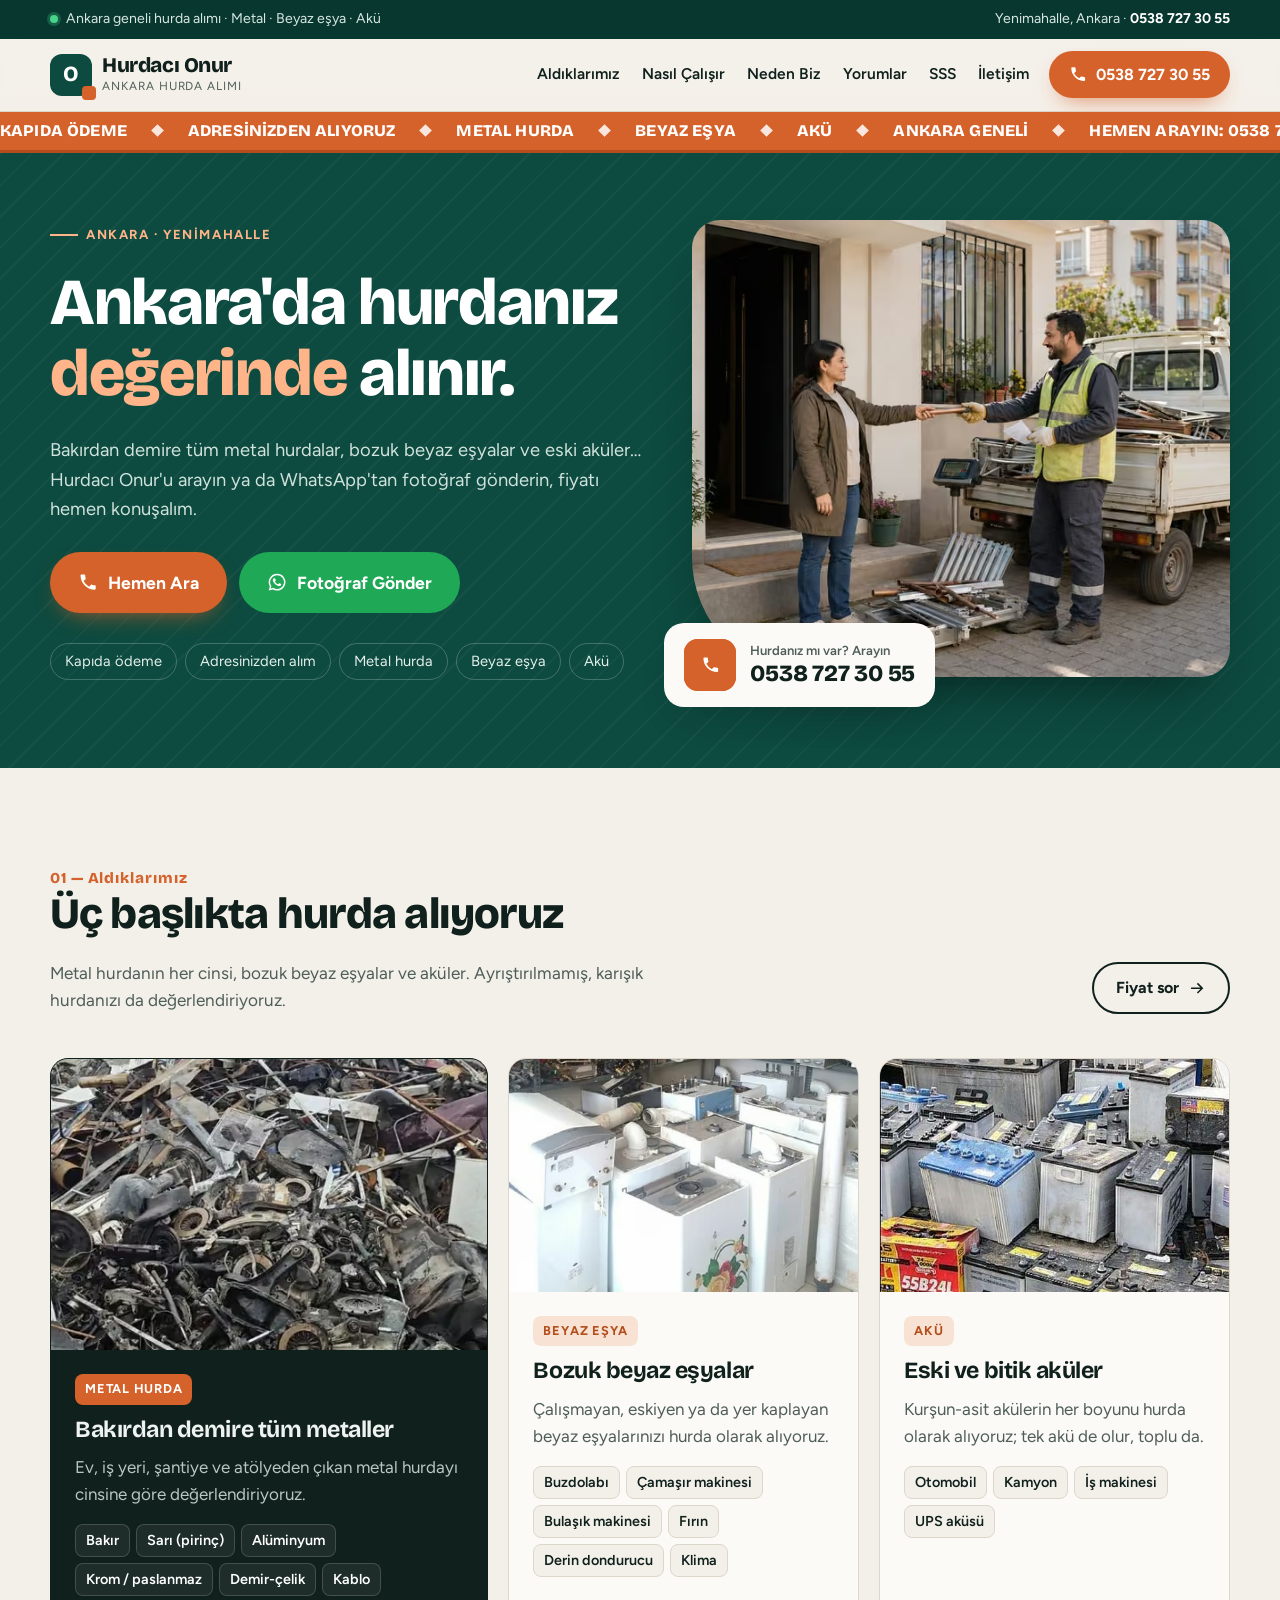
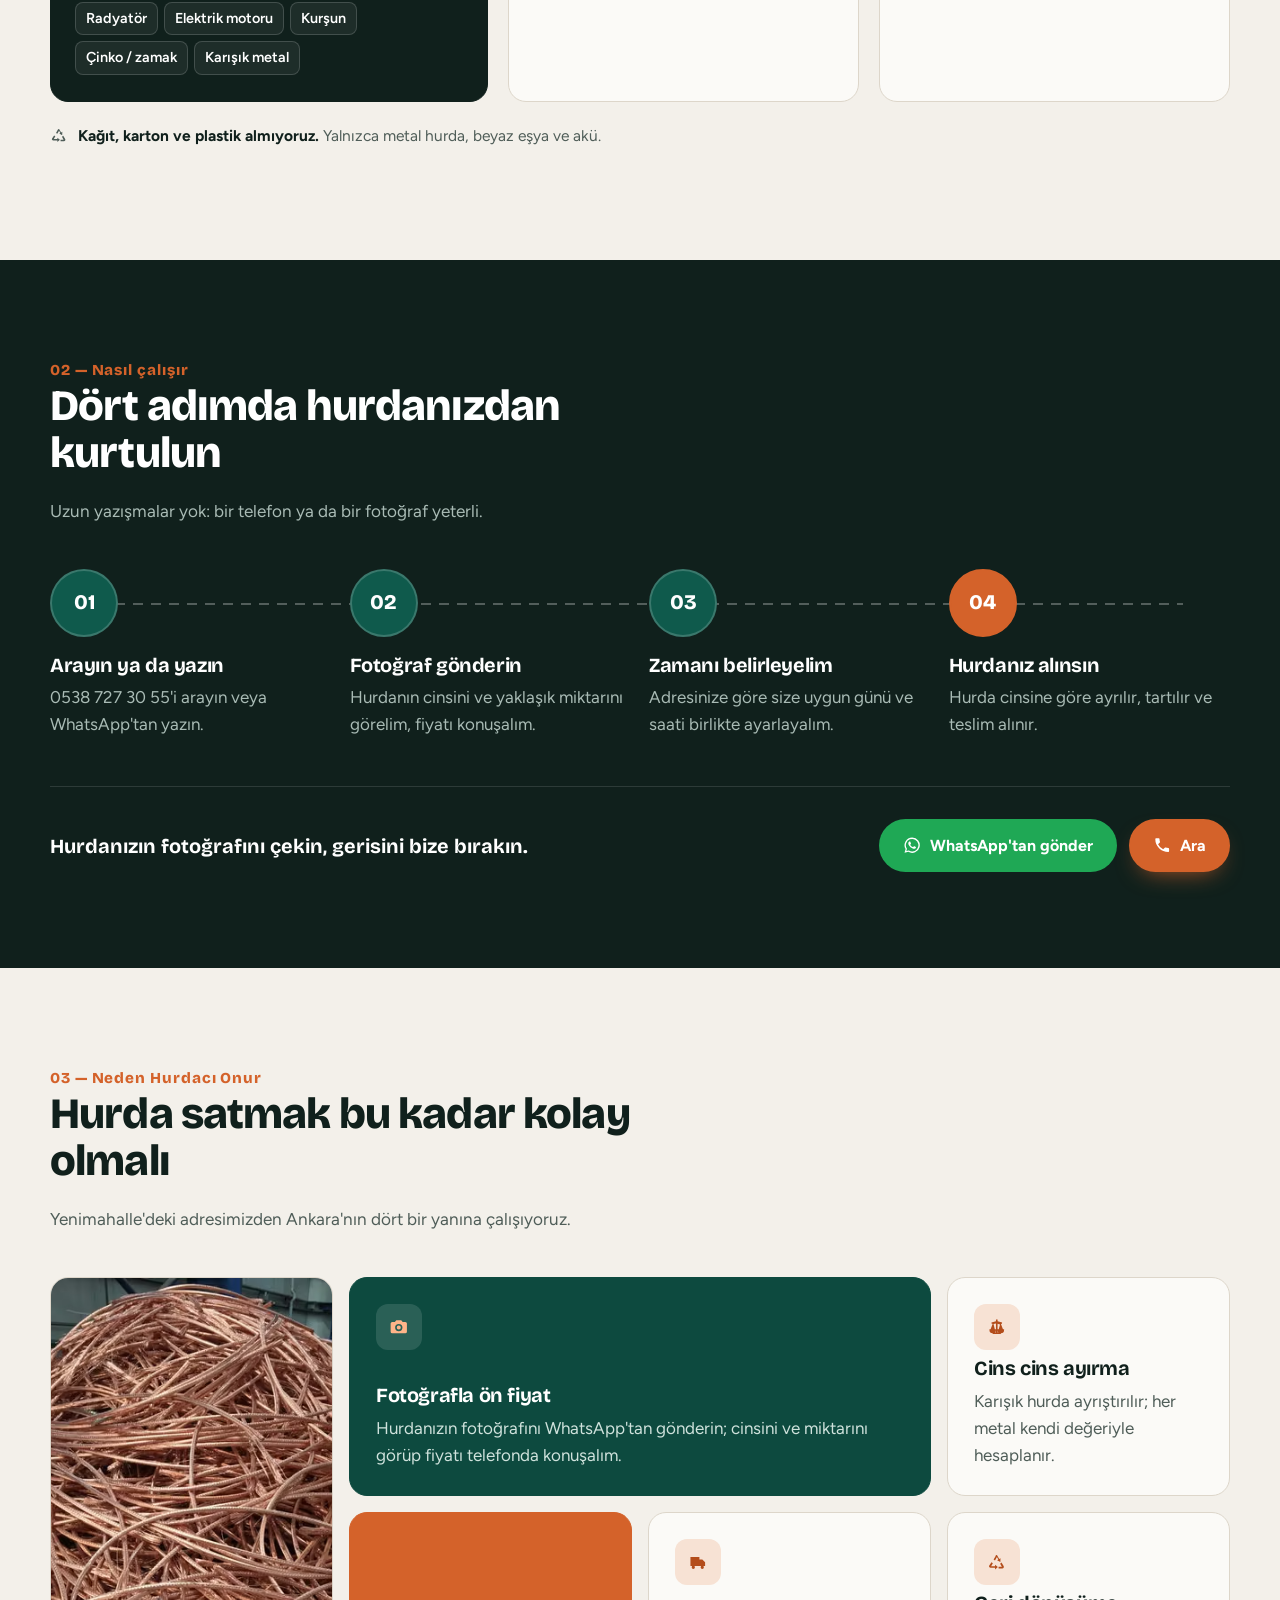
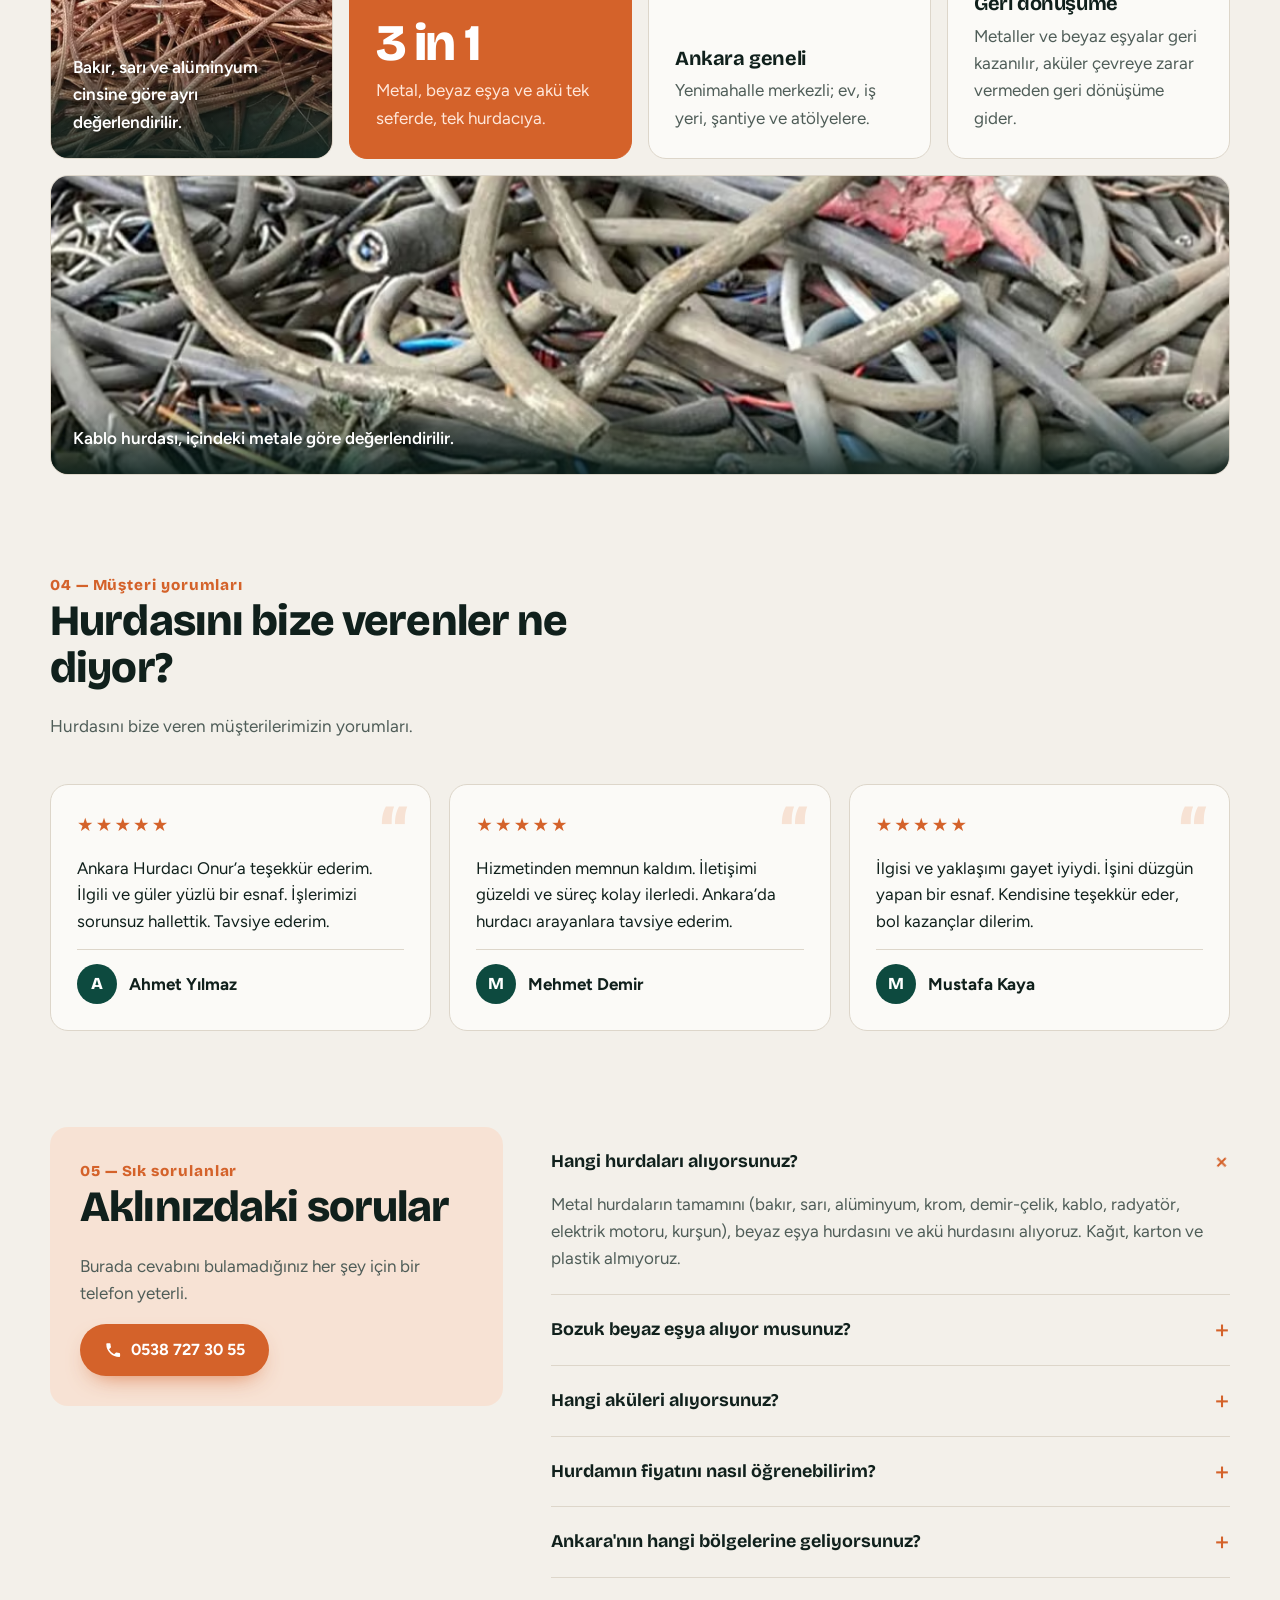
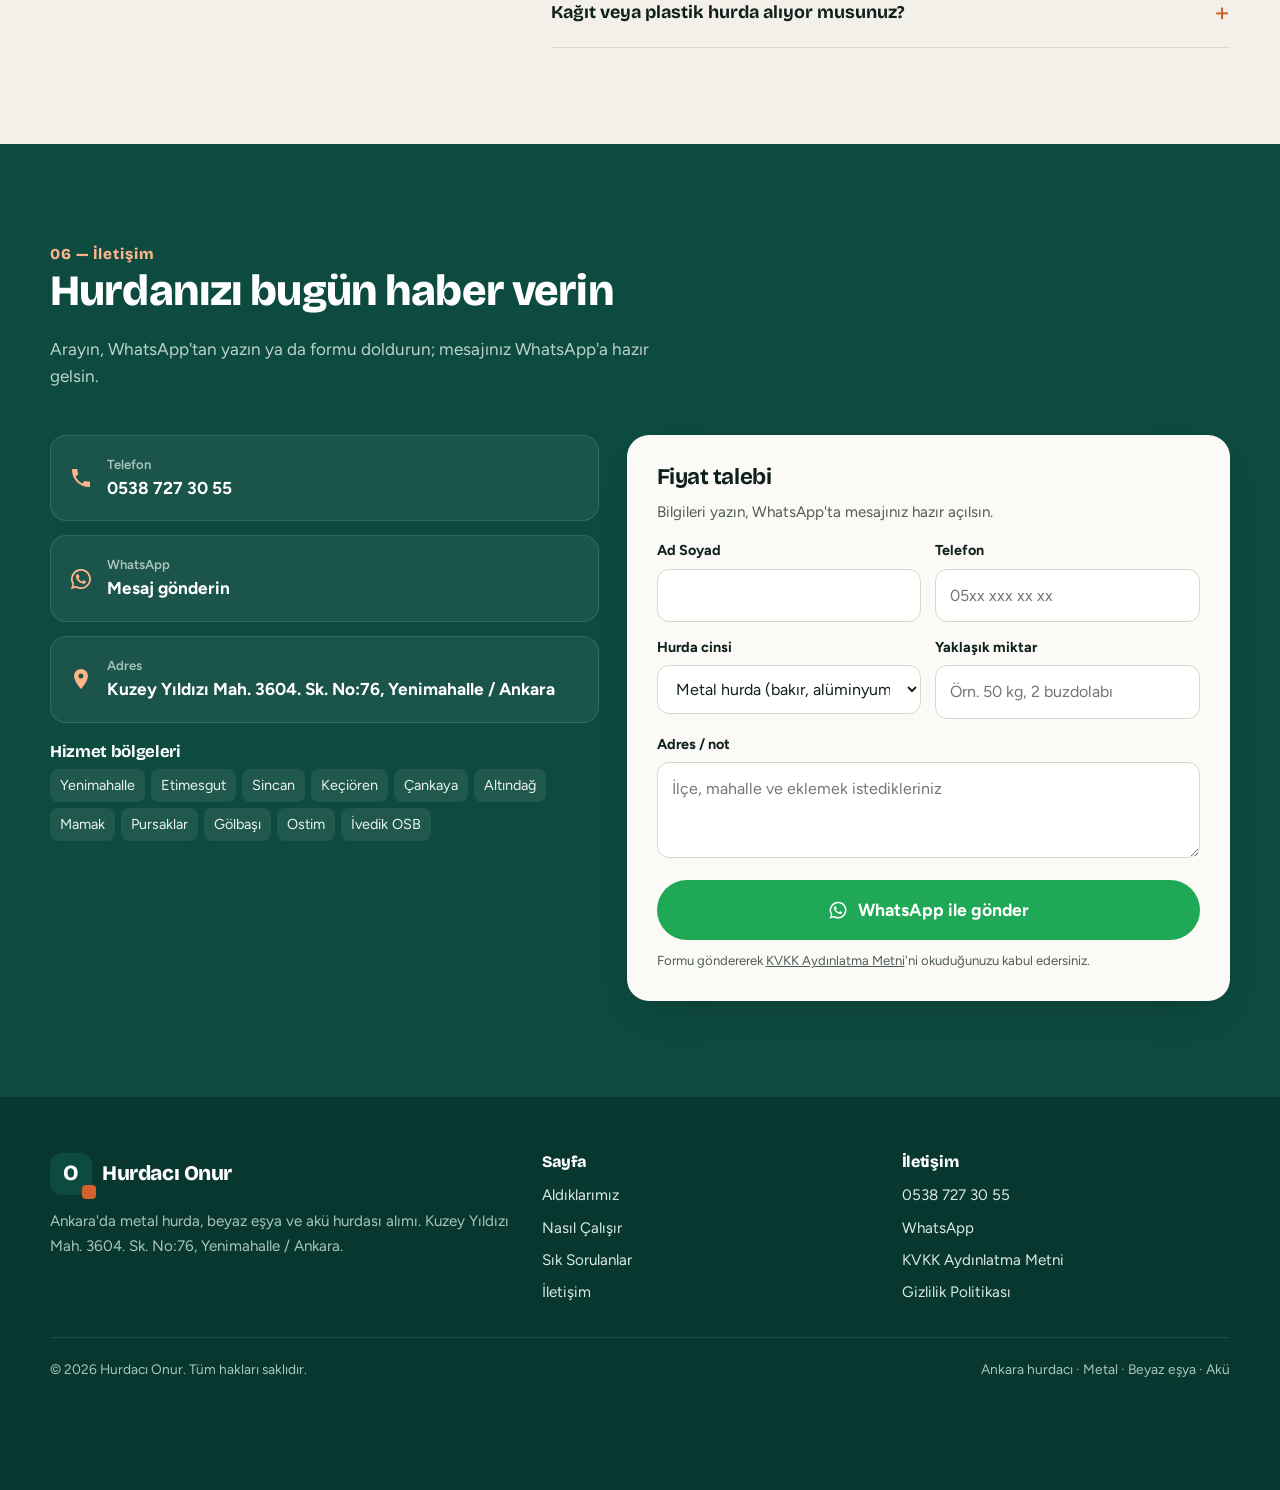
==== commit 7418e8cc: "Yorumlar: 3 müşteri yorumu eklendi (Ahmet Yılmaz, Mehmet Demir, Mustafa Kaya) Co-Authored-By: Claude" ====
--- a/index.html
+++ b/index.html
@@ -28,7 +28,7 @@
 <link rel="preload" as="font" type="font/woff2" href="assets/fonts/bricolage-grotesque-latin.woff2" crossorigin>
 <link rel="preload" as="font" type="font/woff2" href="assets/fonts/figtree-latin.woff2" crossorigin>
 <link rel="preload" as="font" type="font/woff2" href="assets/fonts/bricolage-grotesque-latin-ext.woff2" crossorigin>
-<style id="inline-css">@font-face{font-family:"Bricolage";font-style:normal;font-weight:500 800;font-display:swap;src:url(assets/fonts/bricolage-grotesque-latin-ext.woff2) format("woff2");unicode-range:U+0100-02BA,U+02BD-02C5,U+02C7-02CC,U+02CE-02D7,U+02DD-02FF,U+0304,U+0308,U+0329,U+1D00-1DBF,U+1E00-1E9F,U+1EF2-1EFF,U+2020,U+20A0-20AB,U+20AD-20C0,U+2113,U+2C60-2C7F,U+A720-A7FF}@font-face{font-family:"Bricolage";font-style:normal;font-weight:500 800;font-display:swap;src:url(assets/fonts/bricolage-grotesque-latin.woff2) format("woff2");unicode-range:U+0000-00FF,U+0131,U+0152-0153,U+02BB-02BC,U+02C6,U+02DA,U+02DC,U+0304,U+0308,U+0329,U+2000-206F,U+20AC,U+2122,U+2191,U+2193,U+2212,U+2215,U+FEFF,U+FFFD}@font-face{font-family:"Figtree";font-style:normal;font-weight:400 700;font-display:swap;src:url(assets/fonts/figtree-latin-ext.woff2) format("woff2");unicode-range:U+0100-02BA,U+02BD-02C5,U+02C7-02CC,U+02CE-02D7,U+02DD-02FF,U+0304,U+0308,U+0329,U+1D00-1DBF,U+1E00-1E9F,U+1EF2-1EFF,U+2020,U+20A0-20AB,U+20AD-20C0,U+2113,U+2C60-2C7F,U+A720-A7FF}@font-face{font-family:"Figtree";font-style:normal;font-weight:400 700;font-display:swap;src:url(assets/fonts/figtree-latin.woff2) format("woff2");unicode-range:U+0000-00FF,U+0131,U+0152-0153,U+02BB-02BC,U+02C6,U+02DA,U+02DC,U+0304,U+0308,U+0329,U+2000-206F,U+20AC,U+2122,U+2191,U+2193,U+2212,U+2215,U+FEFF,U+FFFD}@font-face{font-family:"Bricolage Fallback";src:local("Arial");size-adjust:104%;ascent-override:92%;descent-override:25%;line-gap-override:0%}@font-face{font-family:"Figtree Fallback";src:local("Arial");size-adjust:99%;ascent-override:96%;descent-override:25%;line-gap-override:0%}:root{--bg:#f3f0ea;--paper:#fbfaf7;--ink:#10201c;--muted:#4f5d58;--line:#ddd6ca;--pine:#0d4a3f;--pine-2:#083730;--pine-3:#0f5a4c;--copper:#d4622a;--copper-2:#b44d1b;--copper-soft:#f7e2d4;--wa:#1fa855;--radius:18px;--shadow:0 18px 40px -22px rgba(16,32,28,.45);--head:"Bricolage","Bricolage Fallback",system-ui,sans-serif;--body:"Figtree","Figtree Fallback",system-ui,sans-serif}*,*::before,*::after{box-sizing:border-box}html{scroll-behavior:smooth;-webkit-text-size-adjust:100%}body{margin:0;background:var(--bg);color:var(--ink);font-family:var(--body);font-size:17px;line-height:1.6;-webkit-font-smoothing:antialiased}img{max-width:100%;height:auto;display:block}a{color:inherit}h1,h2,h3{font-family:var(--head);line-height:1.08;margin:0 0 .5em;letter-spacing:-.02em}h1{font-size:clamp(2.3rem,5.6vw,4.1rem);font-weight:800}h2{font-size:clamp(1.8rem,3.6vw,2.7rem);font-weight:800}h3{font-size:1.25rem;font-weight:700}p{margin:0 0 1em}.container{width:min(1180px,100% - 32px);margin-inline:auto}.ic{width:1.15em;height:1.15em;fill:currentColor;flex:none}.sr-only{position:absolute;width:1px;height:1px;padding:0;margin:-1px;overflow:hidden;clip:rect(0,0,0,0);border:0}.skip{position:absolute;left:-999px;top:8px;background:var(--copper);color:#fff;padding:8px 14px;border-radius:8px;z-index:100}.skip:focus{left:8px}:focus-visible{outline:3px solid var(--copper);outline-offset:3px}.btn{display:inline-flex;align-items:center;justify-content:center;gap:.55em;font:700 1rem/1 var(--body);padding:15px 22px;border-radius:999px;text-decoration:none;border:2px solid transparent;cursor:pointer;transition:transform .15s ease,background-color .15s ease,box-shadow .15s ease;white-space:nowrap}.btn:hover{transform:translateY(-2px)}.btn--copper{background:var(--copper);color:#fff;box-shadow:0 10px 24px -12px rgba(212,98,42,.9)}.btn--copper:hover{background:var(--copper-2)}.btn--wa{background:var(--wa);color:#fff}.btn--wa:hover{background:#178a45}.btn--ghost{border-color:currentColor;background:transparent}.btn--lg{font-size:1.1rem;padding:18px 26px}.strip{background:var(--pine-2);color:#d7e7e1;font-size:.88rem}.strip .container{display:flex;justify-content:space-between;gap:16px;padding:8px 0}.strip a{color:#fff;font-weight:700;text-decoration:none}.strip .dot{display:inline-block;width:8px;height:8px;border-radius:50%;background:#46d38a;margin-right:8px;box-shadow:0 0 0 3px rgba(70,211,138,.25)}.header{position:sticky;top:0;z-index:50;background:rgba(243,240,234,.92);backdrop-filter:saturate(1.4) blur(10px);border-bottom:1px solid var(--line)}.header .container{display:flex;align-items:center;gap:20px;min-height:72px}.brand{display:flex;align-items:center;gap:10px;text-decoration:none;margin-right:auto}.brand__mark{width:42px;height:42px;border-radius:12px;background:var(--pine);color:#fff;display:grid;place-items:center;font:800 1.35rem/1 var(--head);position:relative}.brand__mark::after{content:"";position:absolute;right:-4px;bottom:-4px;width:14px;height:14px;border-radius:4px;background:var(--copper)}.brand__text{display:flex;flex-direction:column;line-height:1}.brand__text strong{font:800 1.3rem/1 var(--head);letter-spacing:-.02em}.brand__text small{font-size:.74rem;color:var(--muted);letter-spacing:.08em;text-transform:uppercase;margin-top:4px}.nav{display:flex;gap:22px}.nav a{text-decoration:none;font-weight:600;font-size:.97rem;color:var(--ink);position:relative}.nav a::after{content:"";position:absolute;left:0;right:100%;bottom:-6px;height:2px;background:var(--copper);transition:right .2s ease}.nav a:hover::after{right:0}.header__call{padding:12px 18px}.burger{display:none;width:44px;height:44px;border:0;background:var(--pine);border-radius:12px;color:#fff;cursor:pointer;padding:0}.burger span{display:block;width:20px;height:2px;background:currentColor;margin:4px auto;transition:transform .2s ease,opacity .2s ease}.nav-open .burger span:nth-child(1){transform:translateY(6px) rotate(45deg)}.nav-open .burger span:nth-child(2){opacity:0}.nav-open .burger span:nth-child(3){transform:translateY(-6px) rotate(-45deg)}.hero{background:var(--pine);color:#eef6f3;position:relative;overflow:hidden}.hero::before{content:"";position:absolute;inset:0;background:repeating-linear-gradient(135deg,rgba(255,255,255,.035) 0 2px,transparent 2px 22px);pointer-events:none}.hero .container{position:relative;display:grid;grid-template-columns:1.05fr .95fr;gap:48px;align-items:center;padding:64px 0 88px}.hero .container>*{min-width:0}.eyebrow{display:inline-flex;align-items:center;gap:8px;font-weight:700;font-size:.82rem;letter-spacing:.12em;text-transform:uppercase;color:var(--copper)}.hero .eyebrow{color:#ffb489}.eyebrow::before{content:"";width:28px;height:2px;background:currentColor}.hero h1{color:#fff;margin:.35em 0 .4em}.hero h1 em{font-style:normal;color:#ffb489}.hero__lead{font-size:1.15rem;color:#cfe2dc;max-width:34em}.hero__actions{display:flex;flex-wrap:wrap;gap:12px;margin:28px 0 30px}.hero__actions .btn--ghost{color:#fff}.chips{display:flex;flex-wrap:wrap;gap:8px;list-style:none;padding:0;margin:0}.chips li{border:1px solid rgba(255,255,255,.22);border-radius:999px;padding:6px 14px;font-size:.92rem;color:#e3efeb}.hero__media{position:relative}.hero__media picture img{width:100%;aspect-ratio:4/3.4;object-fit:cover;border-radius:28px 28px 28px 120px;box-shadow:0 30px 60px -30px rgba(0,0,0,.6)}.callcard{position:absolute;left:-28px;bottom:-30px;background:var(--paper);color:var(--ink);border-radius:20px;padding:16px 20px;display:flex;align-items:center;gap:14px;box-shadow:var(--shadow);text-decoration:none;max-width:calc(100% + 28px)}.callcard__ic{width:52px;height:52px;border-radius:14px;background:var(--copper);color:#fff;display:grid;place-items:center;flex:none;position:relative}.callcard__ic::after{content:"";position:absolute;inset:0;border-radius:inherit;border:2px solid var(--copper);animation:ring 1.8s ease-out infinite}@keyframes ring{from{transform:scale(1);opacity:.8}to{transform:scale(1.45);opacity:0}}.callcard small{display:block;color:var(--muted);font-size:.82rem;font-weight:600}.callcard strong{font:800 1.45rem/1.1 var(--head);letter-spacing:-.01em}.section{padding:96px 0}.section__head{display:flex;justify-content:space-between;align-items:end;gap:24px;margin-bottom:44px;flex-wrap:wrap}.section__head>div{max-width:640px}.section__num{font:800 .95rem/1 var(--head);color:var(--copper);letter-spacing:.06em}.section__head p{color:var(--muted);font-size:1.07rem;margin:0}.buy{display:grid;grid-template-columns:1.25fr 1fr 1fr;gap:20px}.buy__card{background:var(--paper);border:1px solid var(--line);border-radius:var(--radius);overflow:hidden;display:flex;flex-direction:column}.buy__card img{width:100%;aspect-ratio:3/2;object-fit:cover}.buy__body{padding:24px 24px 26px;display:flex;flex-direction:column;gap:12px;flex:1}.buy__tag{align-self:flex-start;background:var(--copper-soft);color:var(--copper-2);font-weight:700;font-size:.8rem;letter-spacing:.06em;text-transform:uppercase;padding:5px 10px;border-radius:8px}.buy__body h3{margin:0;font-size:1.45rem}.buy__body p{margin:0;color:var(--muted)}.taglist{display:flex;flex-wrap:wrap;gap:6px;list-style:none;padding:0;margin:4px 0 0}.taglist li{border:1px solid var(--line);background:var(--bg);border-radius:8px;padding:4px 10px;font-size:.9rem;font-weight:600}.buy__card--metal{background:var(--ink);color:#eef3f1;border-color:var(--ink)}.buy__card--metal .buy__body p{color:#b8c7c2}.buy__card--metal .taglist li{background:rgba(255,255,255,.06);border-color:rgba(255,255,255,.16);color:#fff}.buy__card--metal .buy__tag{background:var(--copper);color:#fff}.note{margin-top:22px;display:flex;align-items:center;gap:10px;color:var(--muted);font-size:.97rem}.note strong{color:var(--ink)}.flow{background:var(--ink);color:#e9f0ed}.flow h2{color:#fff}.flow .section__head p{color:#a9bbb5}.steps{list-style:none;padding:0;margin:0;display:grid;grid-template-columns:repeat(4,1fr);gap:18px;counter-reset:s;position:relative}.steps::before{content:"";position:absolute;left:4%;right:4%;top:34px;height:2px;background:repeating-linear-gradient(90deg,rgba(255,255,255,.28) 0 10px,transparent 10px 18px)}.steps li{position:relative;padding-top:86px}.steps li::before{counter-increment:s;content:"0" counter(s);position:absolute;top:0;left:0;width:68px;height:68px;border-radius:50%;background:var(--pine-3);border:2px solid rgba(255,255,255,.18);display:grid;place-items:center;font:800 1.3rem/1 var(--head);color:#fff}.steps li:last-child::before{background:var(--copper);border-color:var(--copper)}.steps h3{color:#fff;margin-bottom:.35em}.steps p{color:#a9bbb5;margin:0}.flow__cta{margin-top:48px;display:flex;flex-wrap:wrap;gap:12px;align-items:center;border-top:1px solid rgba(255,255,255,.12);padding-top:32px}.flow__cta p{margin:0 auto 0 0;font:700 1.25rem/1.3 var(--head);color:#fff}.bento{display:grid;grid-auto-flow:dense;grid-template-columns:repeat(4,1fr);grid-auto-rows:minmax(180px,auto);gap:16px}.tile{margin:0;border-radius:var(--radius);padding:26px;background:var(--paper);border:1px solid var(--line);display:flex;flex-direction:column;justify-content:flex-end;gap:8px;position:relative;overflow:hidden}.tile h3{margin:0}.tile p{margin:0;color:var(--muted)}.tile__ic{margin-bottom:auto;width:46px;height:46px;flex:none;border-radius:12px;background:var(--copper-soft);color:var(--copper-2);display:grid;place-items:center}.tile--img{padding:0;grid-row:span 2}.tile--img img{width:100%;height:100%;object-fit:cover;position:absolute;inset:0}.tile--img figcaption{position:relative;margin-top:auto;padding:22px;background:linear-gradient(transparent,rgba(8,30,26,.85));color:#fff;font-weight:600}.tile--wide{grid-column:span 2}.tile--pine{background:var(--pine);border-color:var(--pine);color:#fff}.tile--pine p{color:#cfe2dc}.tile--pine .tile__ic{background:rgba(255,255,255,.12);color:#ffb489}.tile--copper{background:var(--copper);border-color:var(--copper);color:#fff}.tile--copper p{color:#ffe7da}.tile--copper .tile__ic{background:rgba(255,255,255,.18);color:#fff}.tile__big{font:800 clamp(2.4rem,4vw,3.2rem)/1 var(--head);letter-spacing:-.03em}.gallery{display:grid;grid-template-columns:1.4fr 1fr;gap:16px}.gallery figure{margin:0;border-radius:var(--radius);overflow:hidden;position:relative;background:#d9d3c7}.gallery img{width:100%;height:100%;object-fit:cover}.gallery figure:first-child{grid-row:span 2}.gallery figcaption{position:absolute;left:14px;bottom:14px;background:rgba(251,250,247,.94);border-radius:10px;padding:6px 12px;font-weight:700;font-size:.9rem}.reviews{display:grid;grid-template-columns:repeat(3,1fr);gap:18px}.review{background:var(--paper);border:1px dashed var(--line);border-radius:var(--radius);padding:26px;min-height:190px;display:flex;flex-direction:column;gap:10px}.review--empty{align-items:flex-start;justify-content:center;color:var(--muted)}.review--empty .q{font:800 3rem/0.6 var(--head);color:var(--line)}.reviews__cta{margin-top:22px;color:var(--muted)}.faq{display:grid;grid-template-columns:.8fr 1.2fr;gap:48px;align-items:start}.faq__list details{border-bottom:1px solid var(--line);padding:6px 0}.faq__list summary{cursor:pointer;list-style:none;display:flex;justify-content:space-between;gap:16px;padding:16px 0;font:700 1.12rem/1.35 var(--head)}.faq__list summary::-webkit-details-marker{display:none}.faq__list summary::after{content:"+";font:500 1.6rem/1 var(--body);color:var(--copper);transition:transform .2s ease}.faq__list details[open] summary::after{transform:rotate(45deg)}.faq__list details p{color:var(--muted);margin:0 0 16px}.faq__side{position:sticky;top:110px;background:var(--copper-soft);border-radius:var(--radius);padding:30px}.faq__side p{color:var(--muted)}.contact{background:var(--pine);color:#e9f3ef}.contact h2{color:#fff}.contact .section__head p{color:#bcd3cb}.contact__grid{display:grid;grid-template-columns:1fr 1.1fr;gap:28px}.contact__grid>*{min-width:0}.info{display:grid;gap:14px}.info a,.info div{display:flex;gap:14px;align-items:center;background:rgba(255,255,255,.06);border:1px solid rgba(255,255,255,.12);border-radius:16px;padding:18px;text-decoration:none;color:#fff}.info .ic{width:24px;height:24px;color:#ffb489}.info small{display:block;color:#a9c4bb;font-size:.82rem;font-weight:600}.info strong{font-size:1.08rem}.areas{margin-top:20px}.areas h3{color:#fff;font-size:1.05rem}.areas ul{display:flex;flex-wrap:wrap;gap:6px;list-style:none;padding:0;margin:0}.areas li{background:rgba(255,255,255,.08);border-radius:8px;padding:5px 10px;font-size:.9rem}.form{background:var(--paper);color:var(--ink);border-radius:22px;padding:30px;box-shadow:var(--shadow)}.form h3{font-size:1.4rem}.form p{color:var(--muted);font-size:.95rem}.form__row{display:grid;grid-template-columns:1fr 1fr;gap:14px}.form label{display:block;font-weight:700;font-size:.9rem;margin:0 0 6px}.form input,.form select,.form textarea{width:100%;font:inherit;font-size:1rem;padding:13px 14px;border:1.5px solid var(--line);border-radius:12px;background:#fff;color:var(--ink);margin-bottom:14px}.form input:focus,.form select:focus,.form textarea:focus{border-color:var(--pine-3);outline:none;box-shadow:0 0 0 3px rgba(15,90,76,.15)}.form textarea{min-height:96px;resize:vertical}.form .btn{width:100%}.form small{display:block;margin-top:10px;color:var(--muted);font-size:.82rem}.footer{background:var(--pine-2);color:#a9c4bb;padding:56px 0 110px;font-size:.95rem}.footer .container{display:grid;grid-template-columns:1.4fr 1fr 1fr;gap:32px}.footer .footer__title{color:#fff;font-size:1rem;margin-bottom:.8em;font-family:var(--head)}.footer a{color:#dbe9e4;text-decoration:none}.footer a:hover{color:#fff;text-decoration:underline}.footer ul{list-style:none;padding:0;margin:0;display:grid;gap:8px}.footer .brand__text strong{color:#fff}.footer__bottom{grid-column:1/-1;border-top:1px solid rgba(255,255,255,.1);padding-top:20px;display:flex;justify-content:space-between;gap:16px;flex-wrap:wrap;font-size:.86rem}.dock{position:fixed;left:12px;right:12px;bottom:12px;z-index:60;display:none;gap:10px}.dock .btn{flex:1;padding:15px 12px;box-shadow:0 12px 30px -10px rgba(0,0,0,.45)}.legal{padding:64px 0 96px}.legal .container{max-width:820px}.legal h2{font-size:1.4rem;margin-top:1.6em}.legal p,.legal li{color:var(--muted)}.reveal{opacity:0;transform:translateY(18px);transition:opacity .6s ease,transform .6s ease}.reveal.is-in{opacity:1;transform:none}@media (prefers-reduced-motion:reduce){*{scroll-behavior:auto!important}.reveal{opacity:1;transform:none;transition:none}.callcard__ic::after{animation:none}.btn{transition:none}}@media (max-width:1040px){.nav{gap:16px}.buy{grid-template-columns:1fr 1fr}.buy__card--metal{grid-column:1/-1;display:grid;grid-template-columns:1fr 1fr}.buy__card--metal img{height:100%;aspect-ratio:auto}.bento{grid-template-columns:repeat(2,1fr)}.tile--img{grid-row:span 2}.faq{grid-template-columns:1fr}.faq__side{position:static}}@media (max-width:900px){.burger{display:block}.header__call .txt{display:none}.header__call{padding:12px}.nav{position:fixed;inset:110px 16px auto 16px;flex-direction:column;gap:0;background:var(--paper);border:1px solid var(--line);border-radius:18px;padding:8px;box-shadow:var(--shadow);transform:translateY(-12px);opacity:0;pointer-events:none;transition:opacity .2s ease,transform .2s ease}.nav a{padding:14px 12px;border-radius:10px}.nav a::after{display:none}.nav-open .nav{opacity:1;transform:none;pointer-events:auto}.hero .container{grid-template-columns:1fr;padding:40px 0 76px;gap:40px}.callcard{left:12px;bottom:-26px}.steps{grid-template-columns:1fr 1fr;row-gap:36px}.steps::before{display:none}.contact__grid{grid-template-columns:1fr}.gallery{grid-template-columns:1fr 1fr}.gallery figure:first-child{grid-column:1/-1;grid-row:auto}.reviews{grid-template-columns:1fr}.footer .container{grid-template-columns:1fr 1fr}.footer .container>div:first-child{grid-column:1/-1}.dock{display:flex}.strip .hide-sm{display:none}}@media (max-width:600px){body{font-size:16px}.section{padding:68px 0}.buy,.buy__card--metal{grid-template-columns:1fr}.buy__card--metal img{aspect-ratio:3/2}.bento{grid-template-columns:1fr}.tile--wide{grid-column:auto}.tile--img{min-height:300px}.tile{min-height:170px}.steps{grid-template-columns:1fr}.form{padding:22px}.form__row{grid-template-columns:1fr;gap:0}.hero__actions .btn{flex:1 1 100%}.callcard strong{font-size:1.25rem}.brand__text small{display:none}.footer .container{grid-template-columns:1fr}}.tile--yard{grid-row:span 1;grid-column:1/-1;min-height:300px}section[id]{scroll-margin-top:84px}.ticker{background:var(--copper);color:#fff;overflow:hidden;border-bottom:3px solid var(--copper-2)}.ticker__track{display:flex;width:max-content;animation:tick 32s linear infinite}.ticker:hover .ticker__track{animation-play-state:paused}.ticker ul{display:flex;list-style:none;margin:0;padding:0}.ticker li{display:flex;align-items:center;white-space:nowrap;padding:11px 0;font:800 1.02rem/1 var(--head);letter-spacing:.01em;text-transform:uppercase}.ticker li::after{content:"";width:9px;height:9px;margin:0 26px;background:#fff;transform:rotate(45deg);opacity:.85}@keyframes tick{to{transform:translateX(-50%)}}@media (prefers-reduced-motion:reduce){.ticker__track{animation:none}}</style>
+<style id="inline-css">@font-face{font-family:"Bricolage";font-style:normal;font-weight:500 800;font-display:swap;src:url(assets/fonts/bricolage-grotesque-latin-ext.woff2) format("woff2");unicode-range:U+0100-02BA,U+02BD-02C5,U+02C7-02CC,U+02CE-02D7,U+02DD-02FF,U+0304,U+0308,U+0329,U+1D00-1DBF,U+1E00-1E9F,U+1EF2-1EFF,U+2020,U+20A0-20AB,U+20AD-20C0,U+2113,U+2C60-2C7F,U+A720-A7FF}@font-face{font-family:"Bricolage";font-style:normal;font-weight:500 800;font-display:swap;src:url(assets/fonts/bricolage-grotesque-latin.woff2) format("woff2");unicode-range:U+0000-00FF,U+0131,U+0152-0153,U+02BB-02BC,U+02C6,U+02DA,U+02DC,U+0304,U+0308,U+0329,U+2000-206F,U+20AC,U+2122,U+2191,U+2193,U+2212,U+2215,U+FEFF,U+FFFD}@font-face{font-family:"Figtree";font-style:normal;font-weight:400 700;font-display:swap;src:url(assets/fonts/figtree-latin-ext.woff2) format("woff2");unicode-range:U+0100-02BA,U+02BD-02C5,U+02C7-02CC,U+02CE-02D7,U+02DD-02FF,U+0304,U+0308,U+0329,U+1D00-1DBF,U+1E00-1E9F,U+1EF2-1EFF,U+2020,U+20A0-20AB,U+20AD-20C0,U+2113,U+2C60-2C7F,U+A720-A7FF}@font-face{font-family:"Figtree";font-style:normal;font-weight:400 700;font-display:swap;src:url(assets/fonts/figtree-latin.woff2) format("woff2");unicode-range:U+0000-00FF,U+0131,U+0152-0153,U+02BB-02BC,U+02C6,U+02DA,U+02DC,U+0304,U+0308,U+0329,U+2000-206F,U+20AC,U+2122,U+2191,U+2193,U+2212,U+2215,U+FEFF,U+FFFD}@font-face{font-family:"Bricolage Fallback";src:local("Arial");size-adjust:104%;ascent-override:92%;descent-override:25%;line-gap-override:0%}@font-face{font-family:"Figtree Fallback";src:local("Arial");size-adjust:99%;ascent-override:96%;descent-override:25%;line-gap-override:0%}:root{--bg:#f3f0ea;--paper:#fbfaf7;--ink:#10201c;--muted:#4f5d58;--line:#ddd6ca;--pine:#0d4a3f;--pine-2:#083730;--pine-3:#0f5a4c;--copper:#d4622a;--copper-2:#b44d1b;--copper-soft:#f7e2d4;--wa:#1fa855;--radius:18px;--shadow:0 18px 40px -22px rgba(16,32,28,.45);--head:"Bricolage","Bricolage Fallback",system-ui,sans-serif;--body:"Figtree","Figtree Fallback",system-ui,sans-serif}*,*::before,*::after{box-sizing:border-box}html{scroll-behavior:smooth;-webkit-text-size-adjust:100%}body{margin:0;background:var(--bg);color:var(--ink);font-family:var(--body);font-size:17px;line-height:1.6;-webkit-font-smoothing:antialiased}img{max-width:100%;height:auto;display:block}a{color:inherit}h1,h2,h3{font-family:var(--head);line-height:1.08;margin:0 0 .5em;letter-spacing:-.02em}h1{font-size:clamp(2.3rem,5.6vw,4.1rem);font-weight:800}h2{font-size:clamp(1.8rem,3.6vw,2.7rem);font-weight:800}h3{font-size:1.25rem;font-weight:700}p{margin:0 0 1em}.container{width:min(1180px,100% - 32px);margin-inline:auto}.ic{width:1.15em;height:1.15em;fill:currentColor;flex:none}.sr-only{position:absolute;width:1px;height:1px;padding:0;margin:-1px;overflow:hidden;clip:rect(0,0,0,0);border:0}.skip{position:absolute;left:-999px;top:8px;background:var(--copper);color:#fff;padding:8px 14px;border-radius:8px;z-index:100}.skip:focus{left:8px}:focus-visible{outline:3px solid var(--copper);outline-offset:3px}.btn{display:inline-flex;align-items:center;justify-content:center;gap:.55em;font:700 1rem/1 var(--body);padding:15px 22px;border-radius:999px;text-decoration:none;border:2px solid transparent;cursor:pointer;transition:transform .15s ease,background-color .15s ease,box-shadow .15s ease;white-space:nowrap}.btn:hover{transform:translateY(-2px)}.btn--copper{background:var(--copper);color:#fff;box-shadow:0 10px 24px -12px rgba(212,98,42,.9)}.btn--copper:hover{background:var(--copper-2)}.btn--wa{background:var(--wa);color:#fff}.btn--wa:hover{background:#178a45}.btn--ghost{border-color:currentColor;background:transparent}.btn--lg{font-size:1.1rem;padding:18px 26px}.strip{background:var(--pine-2);color:#d7e7e1;font-size:.88rem}.strip .container{display:flex;justify-content:space-between;gap:16px;padding:8px 0}.strip a{color:#fff;font-weight:700;text-decoration:none}.strip .dot{display:inline-block;width:8px;height:8px;border-radius:50%;background:#46d38a;margin-right:8px;box-shadow:0 0 0 3px rgba(70,211,138,.25)}.header{position:sticky;top:0;z-index:50;background:rgba(243,240,234,.92);backdrop-filter:saturate(1.4) blur(10px);border-bottom:1px solid var(--line)}.header .container{display:flex;align-items:center;gap:20px;min-height:72px}.brand{display:flex;align-items:center;gap:10px;text-decoration:none;margin-right:auto}.brand__mark{width:42px;height:42px;border-radius:12px;background:var(--pine);color:#fff;display:grid;place-items:center;font:800 1.35rem/1 var(--head);position:relative}.brand__mark::after{content:"";position:absolute;right:-4px;bottom:-4px;width:14px;height:14px;border-radius:4px;background:var(--copper)}.brand__text{display:flex;flex-direction:column;line-height:1}.brand__text strong{font:800 1.3rem/1 var(--head);letter-spacing:-.02em}.brand__text small{font-size:.74rem;color:var(--muted);letter-spacing:.08em;text-transform:uppercase;margin-top:4px}.nav{display:flex;gap:22px}.nav a{text-decoration:none;font-weight:600;font-size:.97rem;color:var(--ink);position:relative}.nav a::after{content:"";position:absolute;left:0;right:100%;bottom:-6px;height:2px;background:var(--copper);transition:right .2s ease}.nav a:hover::after{right:0}.header__call{padding:12px 18px}.burger{display:none;width:44px;height:44px;border:0;background:var(--pine);border-radius:12px;color:#fff;cursor:pointer;padding:0}.burger span{display:block;width:20px;height:2px;background:currentColor;margin:4px auto;transition:transform .2s ease,opacity .2s ease}.nav-open .burger span:nth-child(1){transform:translateY(6px) rotate(45deg)}.nav-open .burger span:nth-child(2){opacity:0}.nav-open .burger span:nth-child(3){transform:translateY(-6px) rotate(-45deg)}.hero{background:var(--pine);color:#eef6f3;position:relative;overflow:hidden}.hero::before{content:"";position:absolute;inset:0;background:repeating-linear-gradient(135deg,rgba(255,255,255,.035) 0 2px,transparent 2px 22px);pointer-events:none}.hero .container{position:relative;display:grid;grid-template-columns:1.05fr .95fr;gap:48px;align-items:center;padding:64px 0 88px}.hero .container>*{min-width:0}.eyebrow{display:inline-flex;align-items:center;gap:8px;font-weight:700;font-size:.82rem;letter-spacing:.12em;text-transform:uppercase;color:var(--copper)}.hero .eyebrow{color:#ffb489}.eyebrow::before{content:"";width:28px;height:2px;background:currentColor}.hero h1{color:#fff;margin:.35em 0 .4em}.hero h1 em{font-style:normal;color:#ffb489}.hero__lead{font-size:1.15rem;color:#cfe2dc;max-width:34em}.hero__actions{display:flex;flex-wrap:wrap;gap:12px;margin:28px 0 30px}.hero__actions .btn--ghost{color:#fff}.chips{display:flex;flex-wrap:wrap;gap:8px;list-style:none;padding:0;margin:0}.chips li{border:1px solid rgba(255,255,255,.22);border-radius:999px;padding:6px 14px;font-size:.92rem;color:#e3efeb}.hero__media{position:relative}.hero__media picture img{width:100%;aspect-ratio:4/3.4;object-fit:cover;border-radius:28px 28px 28px 120px;box-shadow:0 30px 60px -30px rgba(0,0,0,.6)}.callcard{position:absolute;left:-28px;bottom:-30px;background:var(--paper);color:var(--ink);border-radius:20px;padding:16px 20px;display:flex;align-items:center;gap:14px;box-shadow:var(--shadow);text-decoration:none;max-width:calc(100% + 28px)}.callcard__ic{width:52px;height:52px;border-radius:14px;background:var(--copper);color:#fff;display:grid;place-items:center;flex:none;position:relative}.callcard__ic::after{content:"";position:absolute;inset:0;border-radius:inherit;border:2px solid var(--copper);animation:ring 1.8s ease-out infinite}@keyframes ring{from{transform:scale(1);opacity:.8}to{transform:scale(1.45);opacity:0}}.callcard small{display:block;color:var(--muted);font-size:.82rem;font-weight:600}.callcard strong{font:800 1.45rem/1.1 var(--head);letter-spacing:-.01em}.section{padding:96px 0}.section__head{display:flex;justify-content:space-between;align-items:end;gap:24px;margin-bottom:44px;flex-wrap:wrap}.section__head>div{max-width:640px}.section__num{font:800 .95rem/1 var(--head);color:var(--copper);letter-spacing:.06em}.section__head p{color:var(--muted);font-size:1.07rem;margin:0}.buy{display:grid;grid-template-columns:1.25fr 1fr 1fr;gap:20px}.buy__card{background:var(--paper);border:1px solid var(--line);border-radius:var(--radius);overflow:hidden;display:flex;flex-direction:column}.buy__card img{width:100%;aspect-ratio:3/2;object-fit:cover}.buy__body{padding:24px 24px 26px;display:flex;flex-direction:column;gap:12px;flex:1}.buy__tag{align-self:flex-start;background:var(--copper-soft);color:var(--copper-2);font-weight:700;font-size:.8rem;letter-spacing:.06em;text-transform:uppercase;padding:5px 10px;border-radius:8px}.buy__body h3{margin:0;font-size:1.45rem}.buy__body p{margin:0;color:var(--muted)}.taglist{display:flex;flex-wrap:wrap;gap:6px;list-style:none;padding:0;margin:4px 0 0}.taglist li{border:1px solid var(--line);background:var(--bg);border-radius:8px;padding:4px 10px;font-size:.9rem;font-weight:600}.buy__card--metal{background:var(--ink);color:#eef3f1;border-color:var(--ink)}.buy__card--metal .buy__body p{color:#b8c7c2}.buy__card--metal .taglist li{background:rgba(255,255,255,.06);border-color:rgba(255,255,255,.16);color:#fff}.buy__card--metal .buy__tag{background:var(--copper);color:#fff}.note{margin-top:22px;display:flex;align-items:center;gap:10px;color:var(--muted);font-size:.97rem}.note strong{color:var(--ink)}.flow{background:var(--ink);color:#e9f0ed}.flow h2{color:#fff}.flow .section__head p{color:#a9bbb5}.steps{list-style:none;padding:0;margin:0;display:grid;grid-template-columns:repeat(4,1fr);gap:18px;counter-reset:s;position:relative}.steps::before{content:"";position:absolute;left:4%;right:4%;top:34px;height:2px;background:repeating-linear-gradient(90deg,rgba(255,255,255,.28) 0 10px,transparent 10px 18px)}.steps li{position:relative;padding-top:86px}.steps li::before{counter-increment:s;content:"0" counter(s);position:absolute;top:0;left:0;width:68px;height:68px;border-radius:50%;background:var(--pine-3);border:2px solid rgba(255,255,255,.18);display:grid;place-items:center;font:800 1.3rem/1 var(--head);color:#fff}.steps li:last-child::before{background:var(--copper);border-color:var(--copper)}.steps h3{color:#fff;margin-bottom:.35em}.steps p{color:#a9bbb5;margin:0}.flow__cta{margin-top:48px;display:flex;flex-wrap:wrap;gap:12px;align-items:center;border-top:1px solid rgba(255,255,255,.12);padding-top:32px}.flow__cta p{margin:0 auto 0 0;font:700 1.25rem/1.3 var(--head);color:#fff}.bento{display:grid;grid-auto-flow:dense;grid-template-columns:repeat(4,1fr);grid-auto-rows:minmax(180px,auto);gap:16px}.tile{margin:0;border-radius:var(--radius);padding:26px;background:var(--paper);border:1px solid var(--line);display:flex;flex-direction:column;justify-content:flex-end;gap:8px;position:relative;overflow:hidden}.tile h3{margin:0}.tile p{margin:0;color:var(--muted)}.tile__ic{margin-bottom:auto;width:46px;height:46px;flex:none;border-radius:12px;background:var(--copper-soft);color:var(--copper-2);display:grid;place-items:center}.tile--img{padding:0;grid-row:span 2}.tile--img img{width:100%;height:100%;object-fit:cover;position:absolute;inset:0}.tile--img figcaption{position:relative;margin-top:auto;padding:22px;background:linear-gradient(transparent,rgba(8,30,26,.85));color:#fff;font-weight:600}.tile--wide{grid-column:span 2}.tile--pine{background:var(--pine);border-color:var(--pine);color:#fff}.tile--pine p{color:#cfe2dc}.tile--pine .tile__ic{background:rgba(255,255,255,.12);color:#ffb489}.tile--copper{background:var(--copper);border-color:var(--copper);color:#fff}.tile--copper p{color:#ffe7da}.tile--copper .tile__ic{background:rgba(255,255,255,.18);color:#fff}.tile__big{font:800 clamp(2.4rem,4vw,3.2rem)/1 var(--head);letter-spacing:-.03em}.gallery{display:grid;grid-template-columns:1.4fr 1fr;gap:16px}.gallery figure{margin:0;border-radius:var(--radius);overflow:hidden;position:relative;background:#d9d3c7}.gallery img{width:100%;height:100%;object-fit:cover}.gallery figure:first-child{grid-row:span 2}.gallery figcaption{position:absolute;left:14px;bottom:14px;background:rgba(251,250,247,.94);border-radius:10px;padding:6px 12px;font-weight:700;font-size:.9rem}.reviews{display:grid;grid-template-columns:repeat(3,1fr);gap:18px}.review{margin:0;background:var(--paper);border:1px solid var(--line);border-radius:var(--radius);padding:26px;display:flex;flex-direction:column;gap:14px;position:relative}.review::before{content:"“";position:absolute;right:22px;top:14px;font:800 4.2rem/1 var(--head);color:var(--copper-soft)}.review__stars{color:var(--copper);font-size:1.15rem;letter-spacing:.12em}.review blockquote{margin:0;flex:1}.review blockquote p{margin:0;font-size:1.05rem}.review figcaption{display:flex;align-items:center;gap:12px;font-weight:700;border-top:1px solid var(--line);padding-top:14px}.review__av{width:40px;height:40px;border-radius:50%;background:var(--pine);color:#fff;display:grid;place-items:center;font:800 1.05rem/1 var(--head);flex:none}.reviews__cta{margin-top:22px;color:var(--muted)}.faq{display:grid;grid-template-columns:.8fr 1.2fr;gap:48px;align-items:start}.faq__list details{border-bottom:1px solid var(--line);padding:6px 0}.faq__list summary{cursor:pointer;list-style:none;display:flex;justify-content:space-between;gap:16px;padding:16px 0;font:700 1.12rem/1.35 var(--head)}.faq__list summary::-webkit-details-marker{display:none}.faq__list summary::after{content:"+";font:500 1.6rem/1 var(--body);color:var(--copper);transition:transform .2s ease}.faq__list details[open] summary::after{transform:rotate(45deg)}.faq__list details p{color:var(--muted);margin:0 0 16px}.faq__side{position:sticky;top:110px;background:var(--copper-soft);border-radius:var(--radius);padding:30px}.faq__side p{color:var(--muted)}.contact{background:var(--pine);color:#e9f3ef}.contact h2{color:#fff}.contact .section__head p{color:#bcd3cb}.contact__grid{display:grid;grid-template-columns:1fr 1.1fr;gap:28px}.contact__grid>*{min-width:0}.info{display:grid;gap:14px}.info a,.info div{display:flex;gap:14px;align-items:center;background:rgba(255,255,255,.06);border:1px solid rgba(255,255,255,.12);border-radius:16px;padding:18px;text-decoration:none;color:#fff}.info .ic{width:24px;height:24px;color:#ffb489}.info small{display:block;color:#a9c4bb;font-size:.82rem;font-weight:600}.info strong{font-size:1.08rem}.areas{margin-top:20px}.areas h3{color:#fff;font-size:1.05rem}.areas ul{display:flex;flex-wrap:wrap;gap:6px;list-style:none;padding:0;margin:0}.areas li{background:rgba(255,255,255,.08);border-radius:8px;padding:5px 10px;font-size:.9rem}.form{background:var(--paper);color:var(--ink);border-radius:22px;padding:30px;box-shadow:var(--shadow)}.form h3{font-size:1.4rem}.form p{color:var(--muted);font-size:.95rem}.form__row{display:grid;grid-template-columns:1fr 1fr;gap:14px}.form label{display:block;font-weight:700;font-size:.9rem;margin:0 0 6px}.form input,.form select,.form textarea{width:100%;font:inherit;font-size:1rem;padding:13px 14px;border:1.5px solid var(--line);border-radius:12px;background:#fff;color:var(--ink);margin-bottom:14px}.form input:focus,.form select:focus,.form textarea:focus{border-color:var(--pine-3);outline:none;box-shadow:0 0 0 3px rgba(15,90,76,.15)}.form textarea{min-height:96px;resize:vertical}.form .btn{width:100%}.form small{display:block;margin-top:10px;color:var(--muted);font-size:.82rem}.footer{background:var(--pine-2);color:#a9c4bb;padding:56px 0 110px;font-size:.95rem}.footer .container{display:grid;grid-template-columns:1.4fr 1fr 1fr;gap:32px}.footer .footer__title{color:#fff;font-size:1rem;margin-bottom:.8em;font-family:var(--head)}.footer a{color:#dbe9e4;text-decoration:none}.footer a:hover{color:#fff;text-decoration:underline}.footer ul{list-style:none;padding:0;margin:0;display:grid;gap:8px}.footer .brand__text strong{color:#fff}.footer__bottom{grid-column:1/-1;border-top:1px solid rgba(255,255,255,.1);padding-top:20px;display:flex;justify-content:space-between;gap:16px;flex-wrap:wrap;font-size:.86rem}.dock{position:fixed;left:12px;right:12px;bottom:12px;z-index:60;display:none;gap:10px}.dock .btn{flex:1;padding:15px 12px;box-shadow:0 12px 30px -10px rgba(0,0,0,.45)}.legal{padding:64px 0 96px}.legal .container{max-width:820px}.legal h2{font-size:1.4rem;margin-top:1.6em}.legal p,.legal li{color:var(--muted)}.reveal{opacity:0;transform:translateY(18px);transition:opacity .6s ease,transform .6s ease}.reveal.is-in{opacity:1;transform:none}@media (prefers-reduced-motion:reduce){*{scroll-behavior:auto!important}.reveal{opacity:1;transform:none;transition:none}.callcard__ic::after{animation:none}.btn{transition:none}}@media (max-width:1040px){.nav{gap:16px}.buy{grid-template-columns:1fr 1fr}.buy__card--metal{grid-column:1/-1;display:grid;grid-template-columns:1fr 1fr}.buy__card--metal img{height:100%;aspect-ratio:auto}.bento{grid-template-columns:repeat(2,1fr)}.tile--img{grid-row:span 2}.faq{grid-template-columns:1fr}.faq__side{position:static}}@media (max-width:900px){.burger{display:block}.header__call .txt{display:none}.header__call{padding:12px}.nav{position:fixed;inset:110px 16px auto 16px;flex-direction:column;gap:0;background:var(--paper);border:1px solid var(--line);border-radius:18px;padding:8px;box-shadow:var(--shadow);transform:translateY(-12px);opacity:0;pointer-events:none;transition:opacity .2s ease,transform .2s ease}.nav a{padding:14px 12px;border-radius:10px}.nav a::after{display:none}.nav-open .nav{opacity:1;transform:none;pointer-events:auto}.hero .container{grid-template-columns:1fr;padding:40px 0 76px;gap:40px}.callcard{left:12px;bottom:-26px}.steps{grid-template-columns:1fr 1fr;row-gap:36px}.steps::before{display:none}.contact__grid{grid-template-columns:1fr}.gallery{grid-template-columns:1fr 1fr}.gallery figure:first-child{grid-column:1/-1;grid-row:auto}.reviews{grid-template-columns:1fr}.footer .container{grid-template-columns:1fr 1fr}.footer .container>div:first-child{grid-column:1/-1}.dock{display:flex}.strip .hide-sm{display:none}}@media (max-width:600px){body{font-size:16px}.section{padding:68px 0}.buy,.buy__card--metal{grid-template-columns:1fr}.buy__card--metal img{aspect-ratio:3/2}.bento{grid-template-columns:1fr}.tile--wide{grid-column:auto}.tile--img{min-height:300px}.tile{min-height:170px}.steps{grid-template-columns:1fr}.form{padding:22px}.form__row{grid-template-columns:1fr;gap:0}.hero__actions .btn{flex:1 1 100%}.callcard strong{font-size:1.25rem}.brand__text small{display:none}.footer .container{grid-template-columns:1fr}}.tile--yard{grid-row:span 1;grid-column:1/-1;min-height:300px}section[id]{scroll-margin-top:84px}.ticker{background:var(--copper);color:#fff;overflow:hidden;border-bottom:3px solid var(--copper-2)}.ticker__track{display:flex;width:max-content;animation:tick 32s linear infinite}.ticker:hover .ticker__track{animation-play-state:paused}.ticker ul{display:flex;list-style:none;margin:0;padding:0}.ticker li{display:flex;align-items:center;white-space:nowrap;padding:11px 0;font:800 1.02rem/1 var(--head);letter-spacing:.01em;text-transform:uppercase}.ticker li::after{content:"";width:9px;height:9px;margin:0 26px;background:#fff;transform:rotate(45deg);opacity:.85}@keyframes tick{to{transform:translateX(-50%)}}@media (prefers-reduced-motion:reduce){.ticker__track{animation:none}}</style>
 <script type="application/ld+json">
 {
   "@context": "https://schema.org",
@@ -325,13 +325,25 @@
       <div>
         <span class="section__num">04 — Müşteri yorumları</span>
         <h2>Hurdasını bize verenler ne diyor?</h2>
-        <p>Müşteri yorumlarımız çok yakında burada.</p>
+        <p>Hurdasını bize veren müşterilerimizin yorumları.</p>
       </div>
     </div>
     <div class="reviews">
-      <div class="review review--empty reveal"><span class="q" aria-hidden="true">“</span><p>Yorum yakında eklenecek.</p></div>
-      <div class="review review--empty reveal"><span class="q" aria-hidden="true">“</span><p>Yorum yakında eklenecek.</p></div>
-      <div class="review review--empty reveal"><span class="q" aria-hidden="true">“</span><p>Yorum yakında eklenecek.</p></div>
+      <figure class="review reveal">
+        <div class="review__stars" role="img" aria-label="5 üzerinden 5 yıldız">★★★★★</div>
+        <blockquote><p>Ankara Hurdacı Onur’a teşekkür ederim. İlgili ve güler yüzlü bir esnaf. İşlerimizi sorunsuz hallettik. Tavsiye ederim.</p></blockquote>
+        <figcaption><span class="review__av" aria-hidden="true">A</span>Ahmet Yılmaz</figcaption>
+      </figure>
+      <figure class="review reveal">
+        <div class="review__stars" role="img" aria-label="5 üzerinden 5 yıldız">★★★★★</div>
+        <blockquote><p>Hizmetinden memnun kaldım. İletişimi güzeldi ve süreç kolay ilerledi. Ankara’da hurdacı arayanlara tavsiye ederim.</p></blockquote>
+        <figcaption><span class="review__av" aria-hidden="true">M</span>Mehmet Demir</figcaption>
+      </figure>
+      <figure class="review reveal">
+        <div class="review__stars" role="img" aria-label="5 üzerinden 5 yıldız">★★★★★</div>
+        <blockquote><p>İlgisi ve yaklaşımı gayet iyiydi. İşini düzgün yapan bir esnaf. Kendisine teşekkür eder, bol kazançlar dilerim.</p></blockquote>
+        <figcaption><span class="review__av" aria-hidden="true">M</span>Mustafa Kaya</figcaption>
+      </figure>
     </div>
   </div>
 </section>
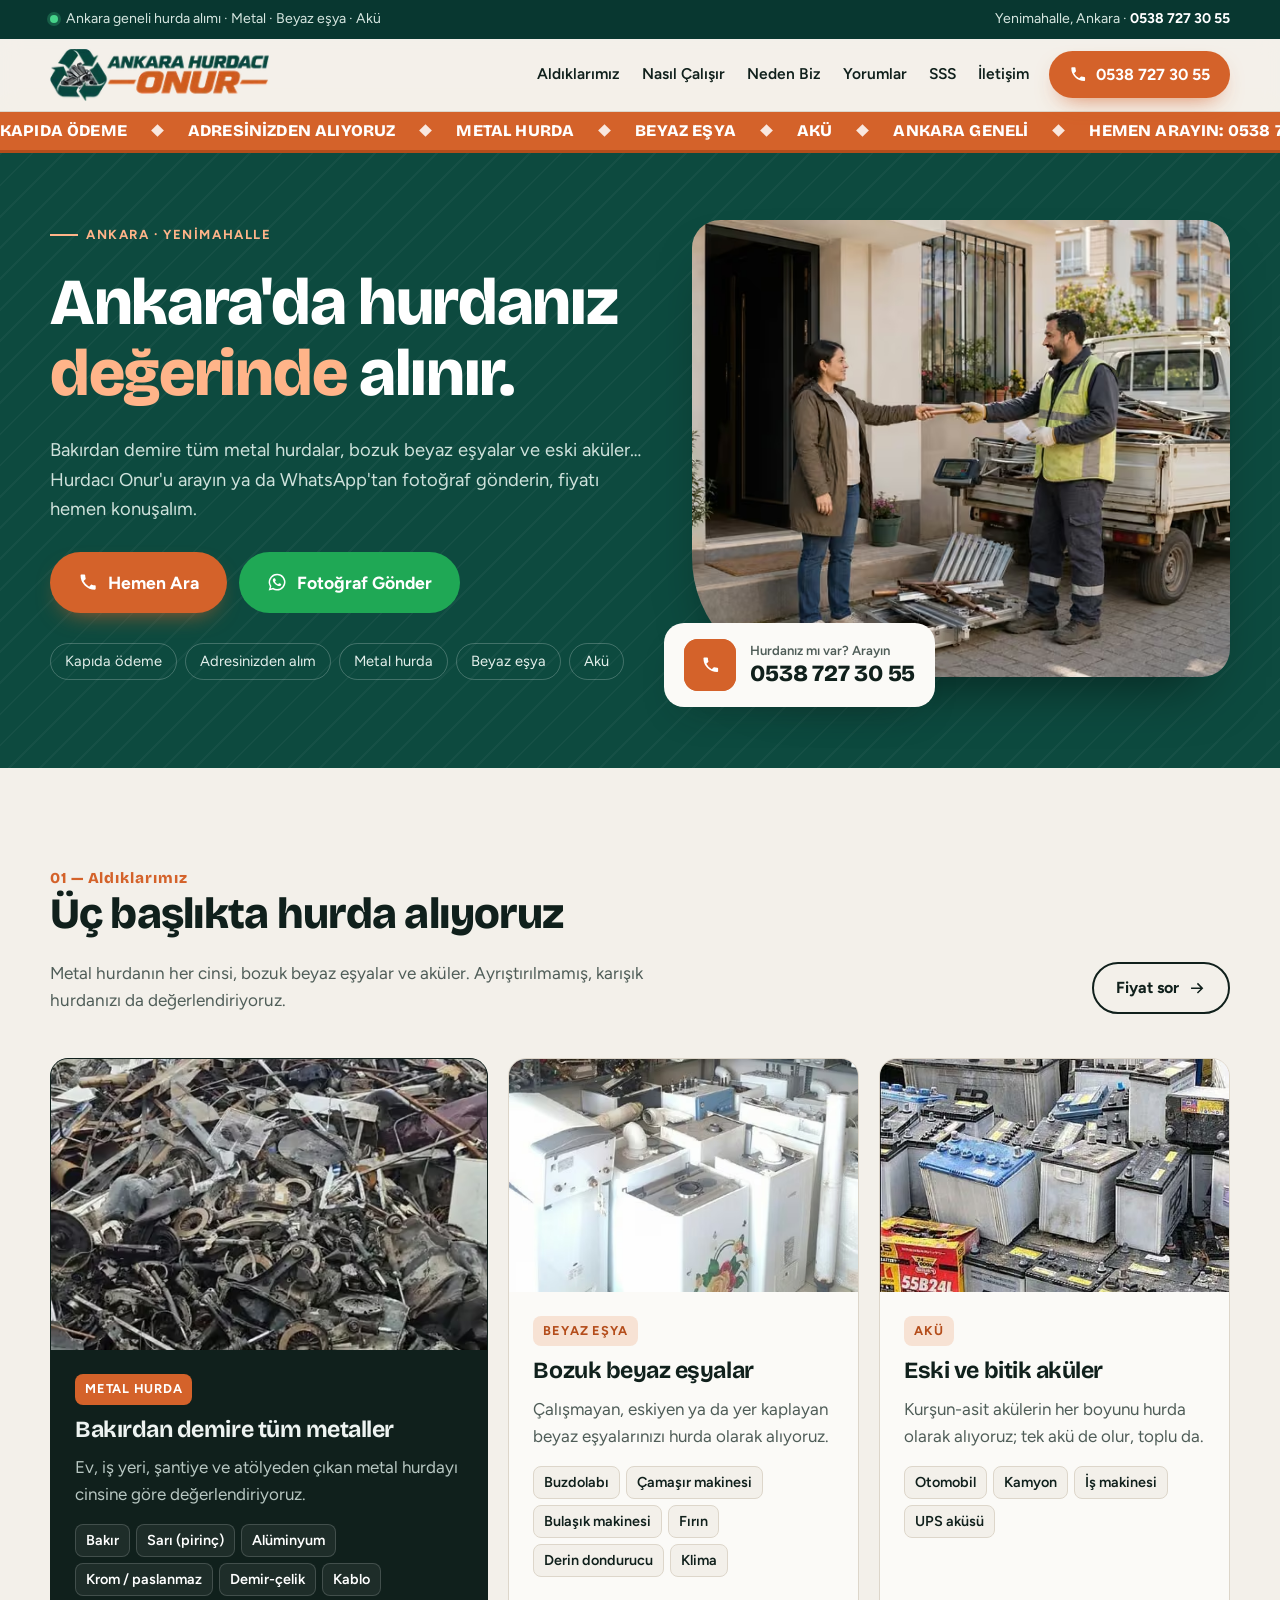
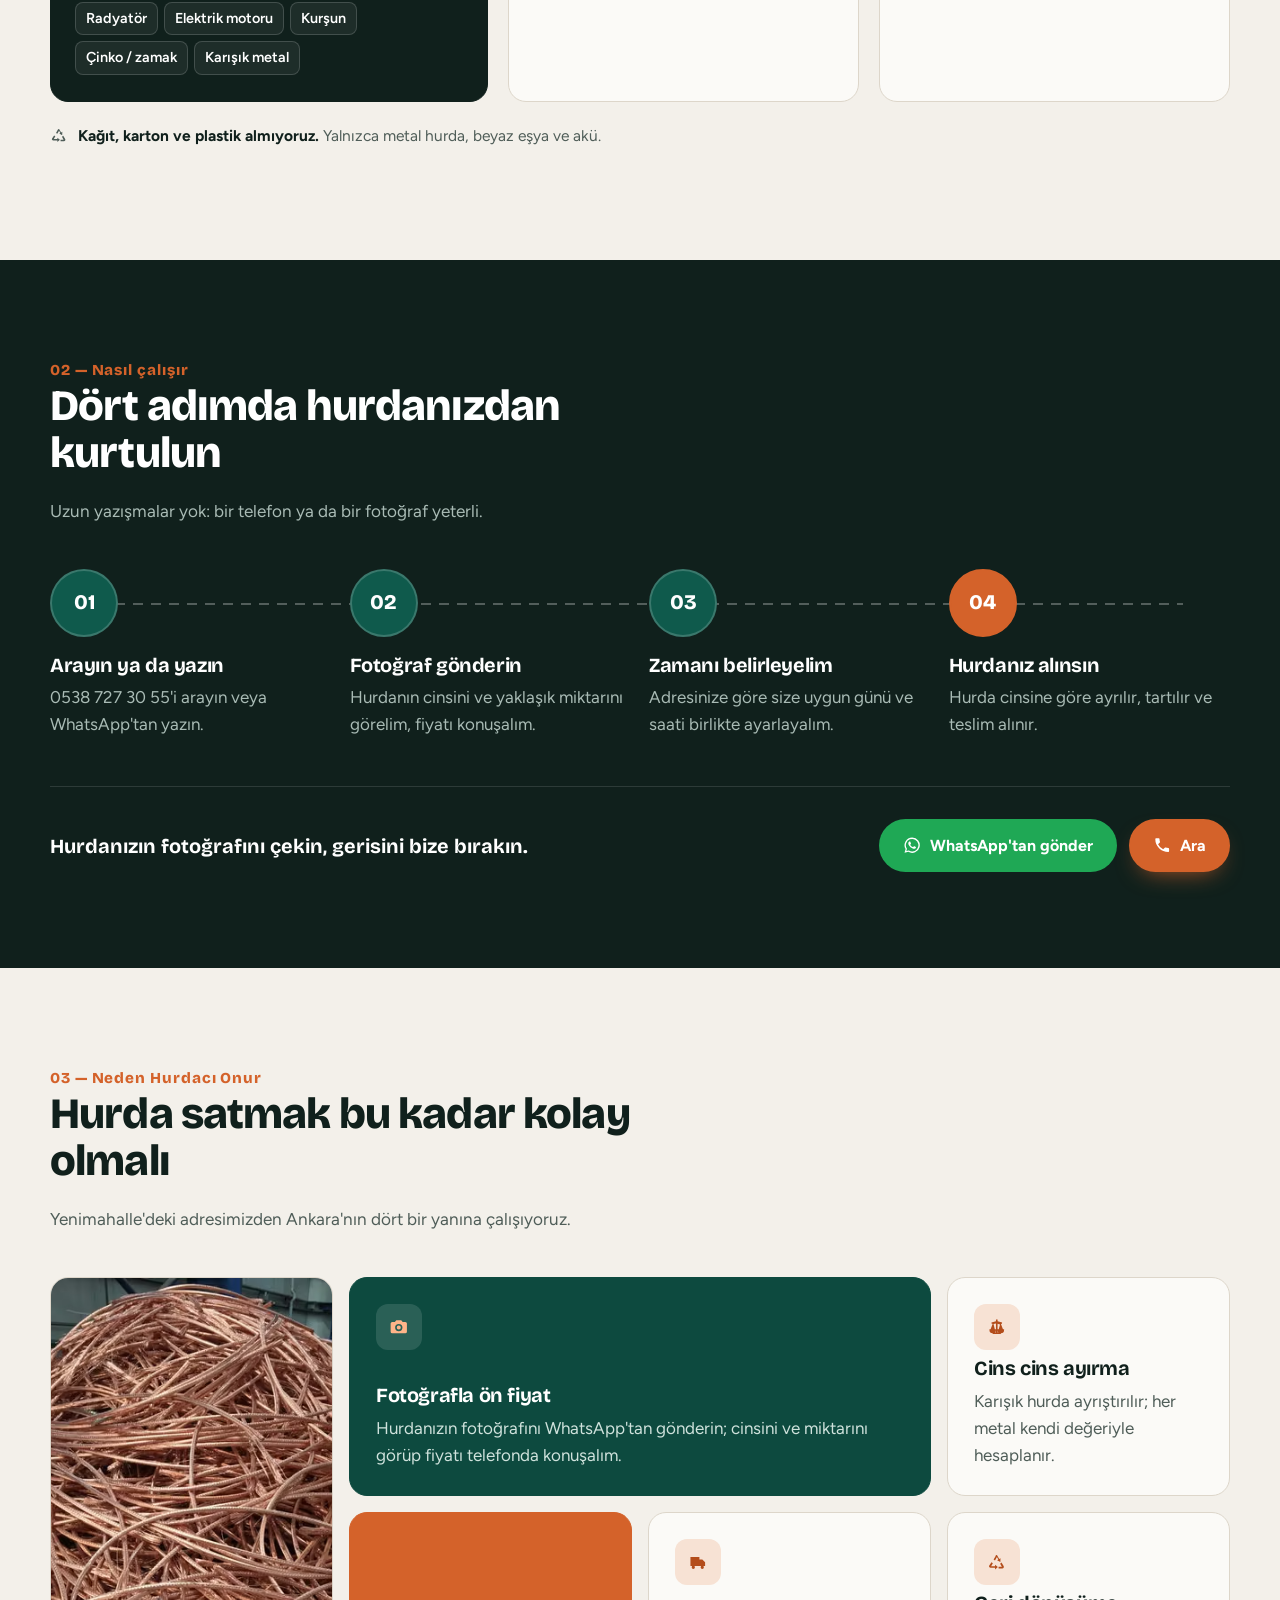
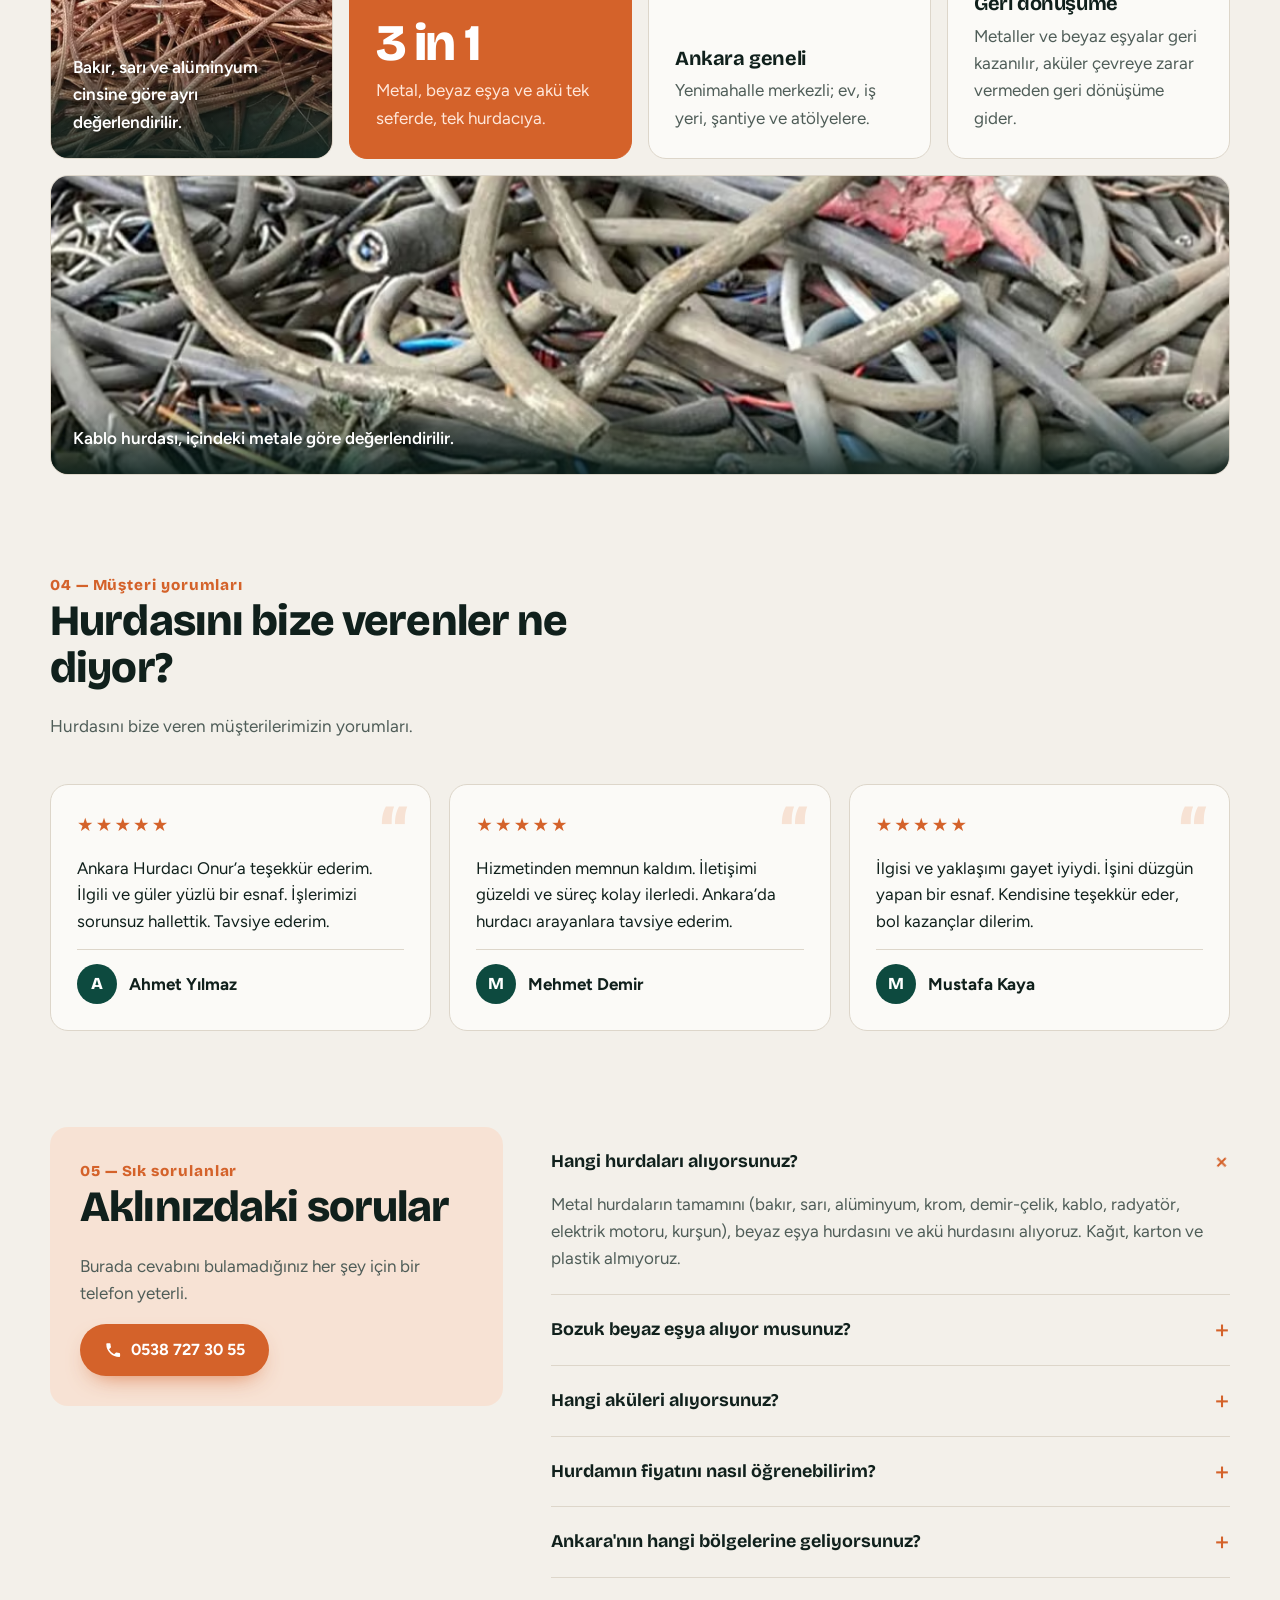
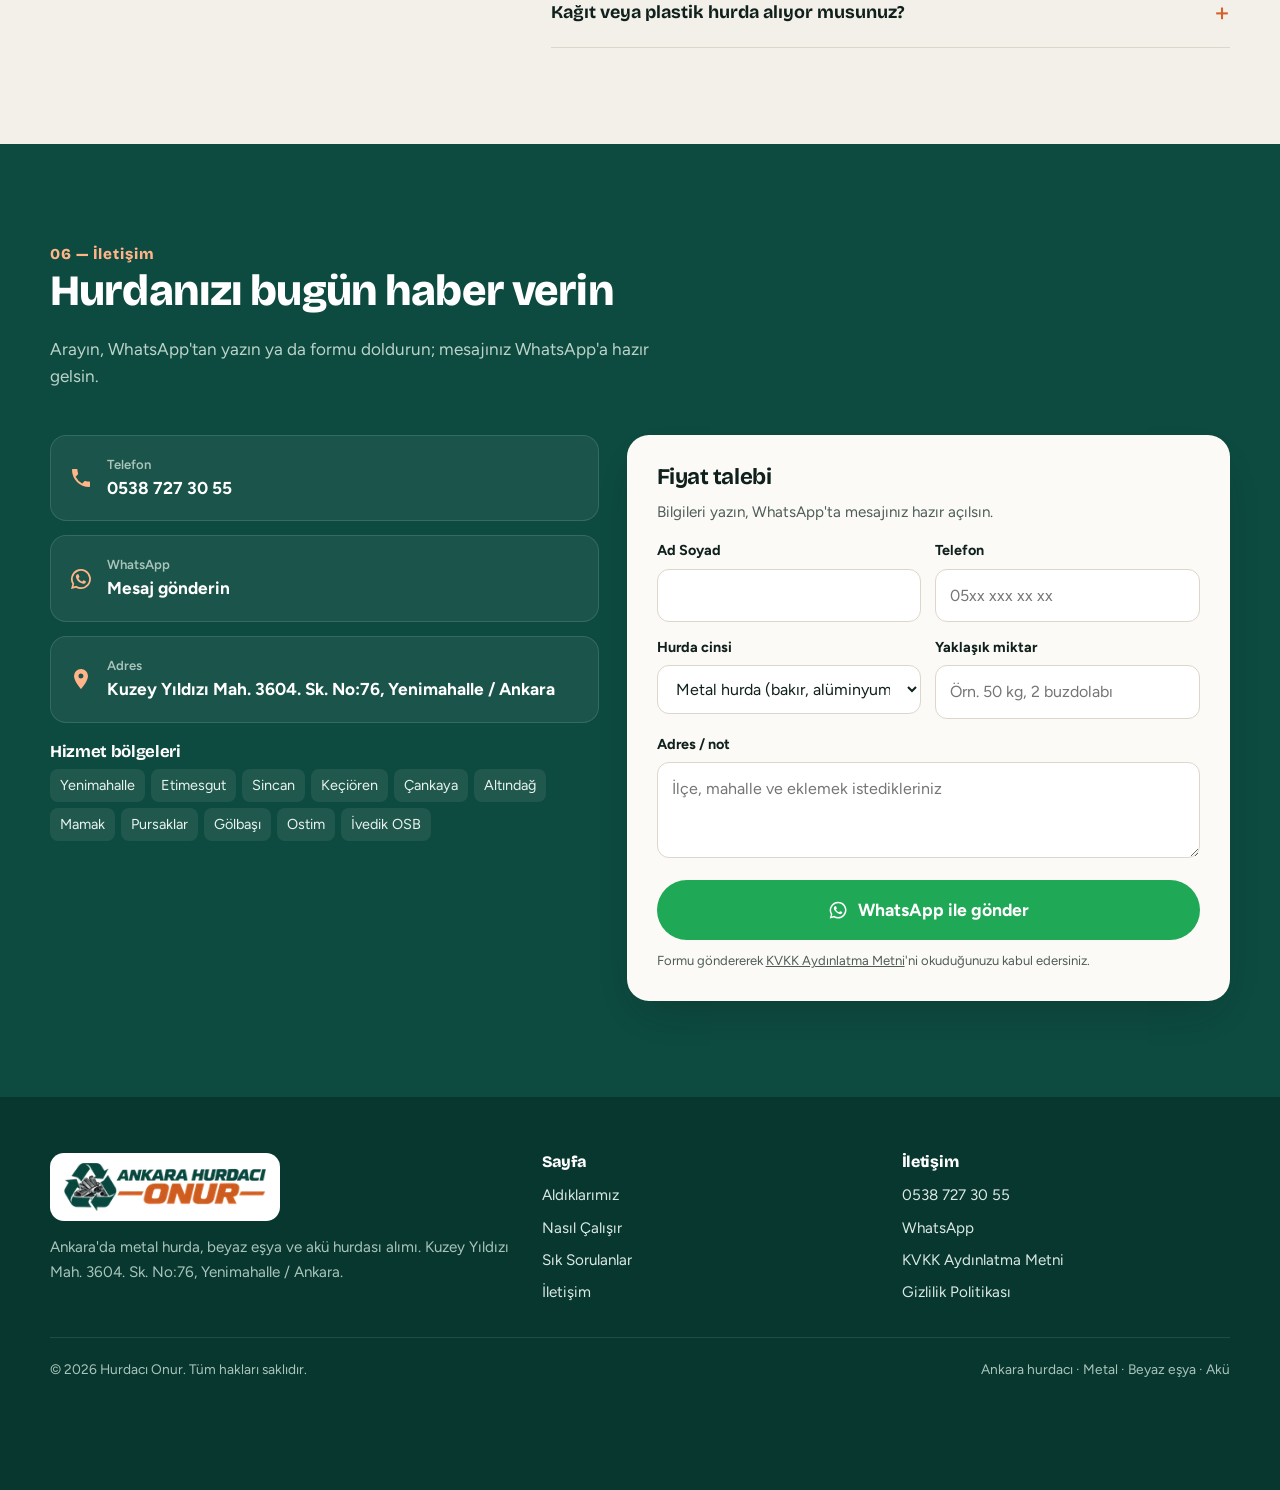
==== commit 0daf66c2: "Logo: Ankara Hurdacı Onur logosu (başlık, alt bilgi beyaz rozet, favicon, schema logo) Co-Authored-B" ====
--- a/index.html
+++ b/index.html
@@ -21,14 +21,14 @@
 <meta property="og:image:width" content="1200">
 <meta property="og:image:height" content="630">
 <meta name="twitter:card" content="summary_large_image">
-<link rel="icon" href="assets/img/favicon.svg" type="image/svg+xml">
-<link rel="icon" href="assets/img/favicon-48.png" type="image/png" sizes="48x48">
-<link rel="apple-touch-icon" href="assets/img/apple-touch-icon.png">
+<link rel="icon" href="assets/img/onur-favicon-48.png" type="image/png" sizes="48x48">
+<link rel="icon" href="assets/img/onur-favicon-192.png" type="image/png" sizes="192x192">
+<link rel="apple-touch-icon" href="assets/img/onur-apple-touch-icon.png">
 <link rel="preload" as="image" type="image/avif" href="assets/img/ankara-hurdaci-onur-yerinden-hurda-alimi-1080.avif" imagesrcset="assets/img/ankara-hurdaci-onur-yerinden-hurda-alimi-480.avif 480w, assets/img/ankara-hurdaci-onur-yerinden-hurda-alimi-768.avif 768w, assets/img/ankara-hurdaci-onur-yerinden-hurda-alimi-1080.avif 1080w, assets/img/ankara-hurdaci-onur-yerinden-hurda-alimi-1400.avif 1400w" imagesizes="(max-width: 900px) calc(100vw - 32px), 540px" fetchpriority="high">
 <link rel="preload" as="font" type="font/woff2" href="assets/fonts/bricolage-grotesque-latin.woff2" crossorigin>
 <link rel="preload" as="font" type="font/woff2" href="assets/fonts/figtree-latin.woff2" crossorigin>
 <link rel="preload" as="font" type="font/woff2" href="assets/fonts/bricolage-grotesque-latin-ext.woff2" crossorigin>
-<style id="inline-css">@font-face{font-family:"Bricolage";font-style:normal;font-weight:500 800;font-display:swap;src:url(assets/fonts/bricolage-grotesque-latin-ext.woff2) format("woff2");unicode-range:U+0100-02BA,U+02BD-02C5,U+02C7-02CC,U+02CE-02D7,U+02DD-02FF,U+0304,U+0308,U+0329,U+1D00-1DBF,U+1E00-1E9F,U+1EF2-1EFF,U+2020,U+20A0-20AB,U+20AD-20C0,U+2113,U+2C60-2C7F,U+A720-A7FF}@font-face{font-family:"Bricolage";font-style:normal;font-weight:500 800;font-display:swap;src:url(assets/fonts/bricolage-grotesque-latin.woff2) format("woff2");unicode-range:U+0000-00FF,U+0131,U+0152-0153,U+02BB-02BC,U+02C6,U+02DA,U+02DC,U+0304,U+0308,U+0329,U+2000-206F,U+20AC,U+2122,U+2191,U+2193,U+2212,U+2215,U+FEFF,U+FFFD}@font-face{font-family:"Figtree";font-style:normal;font-weight:400 700;font-display:swap;src:url(assets/fonts/figtree-latin-ext.woff2) format("woff2");unicode-range:U+0100-02BA,U+02BD-02C5,U+02C7-02CC,U+02CE-02D7,U+02DD-02FF,U+0304,U+0308,U+0329,U+1D00-1DBF,U+1E00-1E9F,U+1EF2-1EFF,U+2020,U+20A0-20AB,U+20AD-20C0,U+2113,U+2C60-2C7F,U+A720-A7FF}@font-face{font-family:"Figtree";font-style:normal;font-weight:400 700;font-display:swap;src:url(assets/fonts/figtree-latin.woff2) format("woff2");unicode-range:U+0000-00FF,U+0131,U+0152-0153,U+02BB-02BC,U+02C6,U+02DA,U+02DC,U+0304,U+0308,U+0329,U+2000-206F,U+20AC,U+2122,U+2191,U+2193,U+2212,U+2215,U+FEFF,U+FFFD}@font-face{font-family:"Bricolage Fallback";src:local("Arial");size-adjust:104%;ascent-override:92%;descent-override:25%;line-gap-override:0%}@font-face{font-family:"Figtree Fallback";src:local("Arial");size-adjust:99%;ascent-override:96%;descent-override:25%;line-gap-override:0%}:root{--bg:#f3f0ea;--paper:#fbfaf7;--ink:#10201c;--muted:#4f5d58;--line:#ddd6ca;--pine:#0d4a3f;--pine-2:#083730;--pine-3:#0f5a4c;--copper:#d4622a;--copper-2:#b44d1b;--copper-soft:#f7e2d4;--wa:#1fa855;--radius:18px;--shadow:0 18px 40px -22px rgba(16,32,28,.45);--head:"Bricolage","Bricolage Fallback",system-ui,sans-serif;--body:"Figtree","Figtree Fallback",system-ui,sans-serif}*,*::before,*::after{box-sizing:border-box}html{scroll-behavior:smooth;-webkit-text-size-adjust:100%}body{margin:0;background:var(--bg);color:var(--ink);font-family:var(--body);font-size:17px;line-height:1.6;-webkit-font-smoothing:antialiased}img{max-width:100%;height:auto;display:block}a{color:inherit}h1,h2,h3{font-family:var(--head);line-height:1.08;margin:0 0 .5em;letter-spacing:-.02em}h1{font-size:clamp(2.3rem,5.6vw,4.1rem);font-weight:800}h2{font-size:clamp(1.8rem,3.6vw,2.7rem);font-weight:800}h3{font-size:1.25rem;font-weight:700}p{margin:0 0 1em}.container{width:min(1180px,100% - 32px);margin-inline:auto}.ic{width:1.15em;height:1.15em;fill:currentColor;flex:none}.sr-only{position:absolute;width:1px;height:1px;padding:0;margin:-1px;overflow:hidden;clip:rect(0,0,0,0);border:0}.skip{position:absolute;left:-999px;top:8px;background:var(--copper);color:#fff;padding:8px 14px;border-radius:8px;z-index:100}.skip:focus{left:8px}:focus-visible{outline:3px solid var(--copper);outline-offset:3px}.btn{display:inline-flex;align-items:center;justify-content:center;gap:.55em;font:700 1rem/1 var(--body);padding:15px 22px;border-radius:999px;text-decoration:none;border:2px solid transparent;cursor:pointer;transition:transform .15s ease,background-color .15s ease,box-shadow .15s ease;white-space:nowrap}.btn:hover{transform:translateY(-2px)}.btn--copper{background:var(--copper);color:#fff;box-shadow:0 10px 24px -12px rgba(212,98,42,.9)}.btn--copper:hover{background:var(--copper-2)}.btn--wa{background:var(--wa);color:#fff}.btn--wa:hover{background:#178a45}.btn--ghost{border-color:currentColor;background:transparent}.btn--lg{font-size:1.1rem;padding:18px 26px}.strip{background:var(--pine-2);color:#d7e7e1;font-size:.88rem}.strip .container{display:flex;justify-content:space-between;gap:16px;padding:8px 0}.strip a{color:#fff;font-weight:700;text-decoration:none}.strip .dot{display:inline-block;width:8px;height:8px;border-radius:50%;background:#46d38a;margin-right:8px;box-shadow:0 0 0 3px rgba(70,211,138,.25)}.header{position:sticky;top:0;z-index:50;background:rgba(243,240,234,.92);backdrop-filter:saturate(1.4) blur(10px);border-bottom:1px solid var(--line)}.header .container{display:flex;align-items:center;gap:20px;min-height:72px}.brand{display:flex;align-items:center;gap:10px;text-decoration:none;margin-right:auto}.brand__mark{width:42px;height:42px;border-radius:12px;background:var(--pine);color:#fff;display:grid;place-items:center;font:800 1.35rem/1 var(--head);position:relative}.brand__mark::after{content:"";position:absolute;right:-4px;bottom:-4px;width:14px;height:14px;border-radius:4px;background:var(--copper)}.brand__text{display:flex;flex-direction:column;line-height:1}.brand__text strong{font:800 1.3rem/1 var(--head);letter-spacing:-.02em}.brand__text small{font-size:.74rem;color:var(--muted);letter-spacing:.08em;text-transform:uppercase;margin-top:4px}.nav{display:flex;gap:22px}.nav a{text-decoration:none;font-weight:600;font-size:.97rem;color:var(--ink);position:relative}.nav a::after{content:"";position:absolute;left:0;right:100%;bottom:-6px;height:2px;background:var(--copper);transition:right .2s ease}.nav a:hover::after{right:0}.header__call{padding:12px 18px}.burger{display:none;width:44px;height:44px;border:0;background:var(--pine);border-radius:12px;color:#fff;cursor:pointer;padding:0}.burger span{display:block;width:20px;height:2px;background:currentColor;margin:4px auto;transition:transform .2s ease,opacity .2s ease}.nav-open .burger span:nth-child(1){transform:translateY(6px) rotate(45deg)}.nav-open .burger span:nth-child(2){opacity:0}.nav-open .burger span:nth-child(3){transform:translateY(-6px) rotate(-45deg)}.hero{background:var(--pine);color:#eef6f3;position:relative;overflow:hidden}.hero::before{content:"";position:absolute;inset:0;background:repeating-linear-gradient(135deg,rgba(255,255,255,.035) 0 2px,transparent 2px 22px);pointer-events:none}.hero .container{position:relative;display:grid;grid-template-columns:1.05fr .95fr;gap:48px;align-items:center;padding:64px 0 88px}.hero .container>*{min-width:0}.eyebrow{display:inline-flex;align-items:center;gap:8px;font-weight:700;font-size:.82rem;letter-spacing:.12em;text-transform:uppercase;color:var(--copper)}.hero .eyebrow{color:#ffb489}.eyebrow::before{content:"";width:28px;height:2px;background:currentColor}.hero h1{color:#fff;margin:.35em 0 .4em}.hero h1 em{font-style:normal;color:#ffb489}.hero__lead{font-size:1.15rem;color:#cfe2dc;max-width:34em}.hero__actions{display:flex;flex-wrap:wrap;gap:12px;margin:28px 0 30px}.hero__actions .btn--ghost{color:#fff}.chips{display:flex;flex-wrap:wrap;gap:8px;list-style:none;padding:0;margin:0}.chips li{border:1px solid rgba(255,255,255,.22);border-radius:999px;padding:6px 14px;font-size:.92rem;color:#e3efeb}.hero__media{position:relative}.hero__media picture img{width:100%;aspect-ratio:4/3.4;object-fit:cover;border-radius:28px 28px 28px 120px;box-shadow:0 30px 60px -30px rgba(0,0,0,.6)}.callcard{position:absolute;left:-28px;bottom:-30px;background:var(--paper);color:var(--ink);border-radius:20px;padding:16px 20px;display:flex;align-items:center;gap:14px;box-shadow:var(--shadow);text-decoration:none;max-width:calc(100% + 28px)}.callcard__ic{width:52px;height:52px;border-radius:14px;background:var(--copper);color:#fff;display:grid;place-items:center;flex:none;position:relative}.callcard__ic::after{content:"";position:absolute;inset:0;border-radius:inherit;border:2px solid var(--copper);animation:ring 1.8s ease-out infinite}@keyframes ring{from{transform:scale(1);opacity:.8}to{transform:scale(1.45);opacity:0}}.callcard small{display:block;color:var(--muted);font-size:.82rem;font-weight:600}.callcard strong{font:800 1.45rem/1.1 var(--head);letter-spacing:-.01em}.section{padding:96px 0}.section__head{display:flex;justify-content:space-between;align-items:end;gap:24px;margin-bottom:44px;flex-wrap:wrap}.section__head>div{max-width:640px}.section__num{font:800 .95rem/1 var(--head);color:var(--copper);letter-spacing:.06em}.section__head p{color:var(--muted);font-size:1.07rem;margin:0}.buy{display:grid;grid-template-columns:1.25fr 1fr 1fr;gap:20px}.buy__card{background:var(--paper);border:1px solid var(--line);border-radius:var(--radius);overflow:hidden;display:flex;flex-direction:column}.buy__card img{width:100%;aspect-ratio:3/2;object-fit:cover}.buy__body{padding:24px 24px 26px;display:flex;flex-direction:column;gap:12px;flex:1}.buy__tag{align-self:flex-start;background:var(--copper-soft);color:var(--copper-2);font-weight:700;font-size:.8rem;letter-spacing:.06em;text-transform:uppercase;padding:5px 10px;border-radius:8px}.buy__body h3{margin:0;font-size:1.45rem}.buy__body p{margin:0;color:var(--muted)}.taglist{display:flex;flex-wrap:wrap;gap:6px;list-style:none;padding:0;margin:4px 0 0}.taglist li{border:1px solid var(--line);background:var(--bg);border-radius:8px;padding:4px 10px;font-size:.9rem;font-weight:600}.buy__card--metal{background:var(--ink);color:#eef3f1;border-color:var(--ink)}.buy__card--metal .buy__body p{color:#b8c7c2}.buy__card--metal .taglist li{background:rgba(255,255,255,.06);border-color:rgba(255,255,255,.16);color:#fff}.buy__card--metal .buy__tag{background:var(--copper);color:#fff}.note{margin-top:22px;display:flex;align-items:center;gap:10px;color:var(--muted);font-size:.97rem}.note strong{color:var(--ink)}.flow{background:var(--ink);color:#e9f0ed}.flow h2{color:#fff}.flow .section__head p{color:#a9bbb5}.steps{list-style:none;padding:0;margin:0;display:grid;grid-template-columns:repeat(4,1fr);gap:18px;counter-reset:s;position:relative}.steps::before{content:"";position:absolute;left:4%;right:4%;top:34px;height:2px;background:repeating-linear-gradient(90deg,rgba(255,255,255,.28) 0 10px,transparent 10px 18px)}.steps li{position:relative;padding-top:86px}.steps li::before{counter-increment:s;content:"0" counter(s);position:absolute;top:0;left:0;width:68px;height:68px;border-radius:50%;background:var(--pine-3);border:2px solid rgba(255,255,255,.18);display:grid;place-items:center;font:800 1.3rem/1 var(--head);color:#fff}.steps li:last-child::before{background:var(--copper);border-color:var(--copper)}.steps h3{color:#fff;margin-bottom:.35em}.steps p{color:#a9bbb5;margin:0}.flow__cta{margin-top:48px;display:flex;flex-wrap:wrap;gap:12px;align-items:center;border-top:1px solid rgba(255,255,255,.12);padding-top:32px}.flow__cta p{margin:0 auto 0 0;font:700 1.25rem/1.3 var(--head);color:#fff}.bento{display:grid;grid-auto-flow:dense;grid-template-columns:repeat(4,1fr);grid-auto-rows:minmax(180px,auto);gap:16px}.tile{margin:0;border-radius:var(--radius);padding:26px;background:var(--paper);border:1px solid var(--line);display:flex;flex-direction:column;justify-content:flex-end;gap:8px;position:relative;overflow:hidden}.tile h3{margin:0}.tile p{margin:0;color:var(--muted)}.tile__ic{margin-bottom:auto;width:46px;height:46px;flex:none;border-radius:12px;background:var(--copper-soft);color:var(--copper-2);display:grid;place-items:center}.tile--img{padding:0;grid-row:span 2}.tile--img img{width:100%;height:100%;object-fit:cover;position:absolute;inset:0}.tile--img figcaption{position:relative;margin-top:auto;padding:22px;background:linear-gradient(transparent,rgba(8,30,26,.85));color:#fff;font-weight:600}.tile--wide{grid-column:span 2}.tile--pine{background:var(--pine);border-color:var(--pine);color:#fff}.tile--pine p{color:#cfe2dc}.tile--pine .tile__ic{background:rgba(255,255,255,.12);color:#ffb489}.tile--copper{background:var(--copper);border-color:var(--copper);color:#fff}.tile--copper p{color:#ffe7da}.tile--copper .tile__ic{background:rgba(255,255,255,.18);color:#fff}.tile__big{font:800 clamp(2.4rem,4vw,3.2rem)/1 var(--head);letter-spacing:-.03em}.gallery{display:grid;grid-template-columns:1.4fr 1fr;gap:16px}.gallery figure{margin:0;border-radius:var(--radius);overflow:hidden;position:relative;background:#d9d3c7}.gallery img{width:100%;height:100%;object-fit:cover}.gallery figure:first-child{grid-row:span 2}.gallery figcaption{position:absolute;left:14px;bottom:14px;background:rgba(251,250,247,.94);border-radius:10px;padding:6px 12px;font-weight:700;font-size:.9rem}.reviews{display:grid;grid-template-columns:repeat(3,1fr);gap:18px}.review{margin:0;background:var(--paper);border:1px solid var(--line);border-radius:var(--radius);padding:26px;display:flex;flex-direction:column;gap:14px;position:relative}.review::before{content:"“";position:absolute;right:22px;top:14px;font:800 4.2rem/1 var(--head);color:var(--copper-soft)}.review__stars{color:var(--copper);font-size:1.15rem;letter-spacing:.12em}.review blockquote{margin:0;flex:1}.review blockquote p{margin:0;font-size:1.05rem}.review figcaption{display:flex;align-items:center;gap:12px;font-weight:700;border-top:1px solid var(--line);padding-top:14px}.review__av{width:40px;height:40px;border-radius:50%;background:var(--pine);color:#fff;display:grid;place-items:center;font:800 1.05rem/1 var(--head);flex:none}.reviews__cta{margin-top:22px;color:var(--muted)}.faq{display:grid;grid-template-columns:.8fr 1.2fr;gap:48px;align-items:start}.faq__list details{border-bottom:1px solid var(--line);padding:6px 0}.faq__list summary{cursor:pointer;list-style:none;display:flex;justify-content:space-between;gap:16px;padding:16px 0;font:700 1.12rem/1.35 var(--head)}.faq__list summary::-webkit-details-marker{display:none}.faq__list summary::after{content:"+";font:500 1.6rem/1 var(--body);color:var(--copper);transition:transform .2s ease}.faq__list details[open] summary::after{transform:rotate(45deg)}.faq__list details p{color:var(--muted);margin:0 0 16px}.faq__side{position:sticky;top:110px;background:var(--copper-soft);border-radius:var(--radius);padding:30px}.faq__side p{color:var(--muted)}.contact{background:var(--pine);color:#e9f3ef}.contact h2{color:#fff}.contact .section__head p{color:#bcd3cb}.contact__grid{display:grid;grid-template-columns:1fr 1.1fr;gap:28px}.contact__grid>*{min-width:0}.info{display:grid;gap:14px}.info a,.info div{display:flex;gap:14px;align-items:center;background:rgba(255,255,255,.06);border:1px solid rgba(255,255,255,.12);border-radius:16px;padding:18px;text-decoration:none;color:#fff}.info .ic{width:24px;height:24px;color:#ffb489}.info small{display:block;color:#a9c4bb;font-size:.82rem;font-weight:600}.info strong{font-size:1.08rem}.areas{margin-top:20px}.areas h3{color:#fff;font-size:1.05rem}.areas ul{display:flex;flex-wrap:wrap;gap:6px;list-style:none;padding:0;margin:0}.areas li{background:rgba(255,255,255,.08);border-radius:8px;padding:5px 10px;font-size:.9rem}.form{background:var(--paper);color:var(--ink);border-radius:22px;padding:30px;box-shadow:var(--shadow)}.form h3{font-size:1.4rem}.form p{color:var(--muted);font-size:.95rem}.form__row{display:grid;grid-template-columns:1fr 1fr;gap:14px}.form label{display:block;font-weight:700;font-size:.9rem;margin:0 0 6px}.form input,.form select,.form textarea{width:100%;font:inherit;font-size:1rem;padding:13px 14px;border:1.5px solid var(--line);border-radius:12px;background:#fff;color:var(--ink);margin-bottom:14px}.form input:focus,.form select:focus,.form textarea:focus{border-color:var(--pine-3);outline:none;box-shadow:0 0 0 3px rgba(15,90,76,.15)}.form textarea{min-height:96px;resize:vertical}.form .btn{width:100%}.form small{display:block;margin-top:10px;color:var(--muted);font-size:.82rem}.footer{background:var(--pine-2);color:#a9c4bb;padding:56px 0 110px;font-size:.95rem}.footer .container{display:grid;grid-template-columns:1.4fr 1fr 1fr;gap:32px}.footer .footer__title{color:#fff;font-size:1rem;margin-bottom:.8em;font-family:var(--head)}.footer a{color:#dbe9e4;text-decoration:none}.footer a:hover{color:#fff;text-decoration:underline}.footer ul{list-style:none;padding:0;margin:0;display:grid;gap:8px}.footer .brand__text strong{color:#fff}.footer__bottom{grid-column:1/-1;border-top:1px solid rgba(255,255,255,.1);padding-top:20px;display:flex;justify-content:space-between;gap:16px;flex-wrap:wrap;font-size:.86rem}.dock{position:fixed;left:12px;right:12px;bottom:12px;z-index:60;display:none;gap:10px}.dock .btn{flex:1;padding:15px 12px;box-shadow:0 12px 30px -10px rgba(0,0,0,.45)}.legal{padding:64px 0 96px}.legal .container{max-width:820px}.legal h2{font-size:1.4rem;margin-top:1.6em}.legal p,.legal li{color:var(--muted)}.reveal{opacity:0;transform:translateY(18px);transition:opacity .6s ease,transform .6s ease}.reveal.is-in{opacity:1;transform:none}@media (prefers-reduced-motion:reduce){*{scroll-behavior:auto!important}.reveal{opacity:1;transform:none;transition:none}.callcard__ic::after{animation:none}.btn{transition:none}}@media (max-width:1040px){.nav{gap:16px}.buy{grid-template-columns:1fr 1fr}.buy__card--metal{grid-column:1/-1;display:grid;grid-template-columns:1fr 1fr}.buy__card--metal img{height:100%;aspect-ratio:auto}.bento{grid-template-columns:repeat(2,1fr)}.tile--img{grid-row:span 2}.faq{grid-template-columns:1fr}.faq__side{position:static}}@media (max-width:900px){.burger{display:block}.header__call .txt{display:none}.header__call{padding:12px}.nav{position:fixed;inset:110px 16px auto 16px;flex-direction:column;gap:0;background:var(--paper);border:1px solid var(--line);border-radius:18px;padding:8px;box-shadow:var(--shadow);transform:translateY(-12px);opacity:0;pointer-events:none;transition:opacity .2s ease,transform .2s ease}.nav a{padding:14px 12px;border-radius:10px}.nav a::after{display:none}.nav-open .nav{opacity:1;transform:none;pointer-events:auto}.hero .container{grid-template-columns:1fr;padding:40px 0 76px;gap:40px}.callcard{left:12px;bottom:-26px}.steps{grid-template-columns:1fr 1fr;row-gap:36px}.steps::before{display:none}.contact__grid{grid-template-columns:1fr}.gallery{grid-template-columns:1fr 1fr}.gallery figure:first-child{grid-column:1/-1;grid-row:auto}.reviews{grid-template-columns:1fr}.footer .container{grid-template-columns:1fr 1fr}.footer .container>div:first-child{grid-column:1/-1}.dock{display:flex}.strip .hide-sm{display:none}}@media (max-width:600px){body{font-size:16px}.section{padding:68px 0}.buy,.buy__card--metal{grid-template-columns:1fr}.buy__card--metal img{aspect-ratio:3/2}.bento{grid-template-columns:1fr}.tile--wide{grid-column:auto}.tile--img{min-height:300px}.tile{min-height:170px}.steps{grid-template-columns:1fr}.form{padding:22px}.form__row{grid-template-columns:1fr;gap:0}.hero__actions .btn{flex:1 1 100%}.callcard strong{font-size:1.25rem}.brand__text small{display:none}.footer .container{grid-template-columns:1fr}}.tile--yard{grid-row:span 1;grid-column:1/-1;min-height:300px}section[id]{scroll-margin-top:84px}.ticker{background:var(--copper);color:#fff;overflow:hidden;border-bottom:3px solid var(--copper-2)}.ticker__track{display:flex;width:max-content;animation:tick 32s linear infinite}.ticker:hover .ticker__track{animation-play-state:paused}.ticker ul{display:flex;list-style:none;margin:0;padding:0}.ticker li{display:flex;align-items:center;white-space:nowrap;padding:11px 0;font:800 1.02rem/1 var(--head);letter-spacing:.01em;text-transform:uppercase}.ticker li::after{content:"";width:9px;height:9px;margin:0 26px;background:#fff;transform:rotate(45deg);opacity:.85}@keyframes tick{to{transform:translateX(-50%)}}@media (prefers-reduced-motion:reduce){.ticker__track{animation:none}}</style>
+<style id="inline-css">@font-face{font-family:"Bricolage";font-style:normal;font-weight:500 800;font-display:swap;src:url(assets/fonts/bricolage-grotesque-latin-ext.woff2) format("woff2");unicode-range:U+0100-02BA,U+02BD-02C5,U+02C7-02CC,U+02CE-02D7,U+02DD-02FF,U+0304,U+0308,U+0329,U+1D00-1DBF,U+1E00-1E9F,U+1EF2-1EFF,U+2020,U+20A0-20AB,U+20AD-20C0,U+2113,U+2C60-2C7F,U+A720-A7FF}@font-face{font-family:"Bricolage";font-style:normal;font-weight:500 800;font-display:swap;src:url(assets/fonts/bricolage-grotesque-latin.woff2) format("woff2");unicode-range:U+0000-00FF,U+0131,U+0152-0153,U+02BB-02BC,U+02C6,U+02DA,U+02DC,U+0304,U+0308,U+0329,U+2000-206F,U+20AC,U+2122,U+2191,U+2193,U+2212,U+2215,U+FEFF,U+FFFD}@font-face{font-family:"Figtree";font-style:normal;font-weight:400 700;font-display:swap;src:url(assets/fonts/figtree-latin-ext.woff2) format("woff2");unicode-range:U+0100-02BA,U+02BD-02C5,U+02C7-02CC,U+02CE-02D7,U+02DD-02FF,U+0304,U+0308,U+0329,U+1D00-1DBF,U+1E00-1E9F,U+1EF2-1EFF,U+2020,U+20A0-20AB,U+20AD-20C0,U+2113,U+2C60-2C7F,U+A720-A7FF}@font-face{font-family:"Figtree";font-style:normal;font-weight:400 700;font-display:swap;src:url(assets/fonts/figtree-latin.woff2) format("woff2");unicode-range:U+0000-00FF,U+0131,U+0152-0153,U+02BB-02BC,U+02C6,U+02DA,U+02DC,U+0304,U+0308,U+0329,U+2000-206F,U+20AC,U+2122,U+2191,U+2193,U+2212,U+2215,U+FEFF,U+FFFD}@font-face{font-family:"Bricolage Fallback";src:local("Arial");size-adjust:104%;ascent-override:92%;descent-override:25%;line-gap-override:0%}@font-face{font-family:"Figtree Fallback";src:local("Arial");size-adjust:99%;ascent-override:96%;descent-override:25%;line-gap-override:0%}:root{--bg:#f3f0ea;--paper:#fbfaf7;--ink:#10201c;--muted:#4f5d58;--line:#ddd6ca;--pine:#0d4a3f;--pine-2:#083730;--pine-3:#0f5a4c;--copper:#d4622a;--copper-2:#b44d1b;--copper-soft:#f7e2d4;--wa:#1fa855;--radius:18px;--shadow:0 18px 40px -22px rgba(16,32,28,.45);--head:"Bricolage","Bricolage Fallback",system-ui,sans-serif;--body:"Figtree","Figtree Fallback",system-ui,sans-serif}*,*::before,*::after{box-sizing:border-box}html{scroll-behavior:smooth;-webkit-text-size-adjust:100%}body{margin:0;background:var(--bg);color:var(--ink);font-family:var(--body);font-size:17px;line-height:1.6;-webkit-font-smoothing:antialiased}img{max-width:100%;height:auto;display:block}a{color:inherit}h1,h2,h3{font-family:var(--head);line-height:1.08;margin:0 0 .5em;letter-spacing:-.02em}h1{font-size:clamp(2.3rem,5.6vw,4.1rem);font-weight:800}h2{font-size:clamp(1.8rem,3.6vw,2.7rem);font-weight:800}h3{font-size:1.25rem;font-weight:700}p{margin:0 0 1em}.container{width:min(1180px,100% - 32px);margin-inline:auto}.ic{width:1.15em;height:1.15em;fill:currentColor;flex:none}.sr-only{position:absolute;width:1px;height:1px;padding:0;margin:-1px;overflow:hidden;clip:rect(0,0,0,0);border:0}.skip{position:absolute;left:-999px;top:8px;background:var(--copper);color:#fff;padding:8px 14px;border-radius:8px;z-index:100}.skip:focus{left:8px}:focus-visible{outline:3px solid var(--copper);outline-offset:3px}.btn{display:inline-flex;align-items:center;justify-content:center;gap:.55em;font:700 1rem/1 var(--body);padding:15px 22px;border-radius:999px;text-decoration:none;border:2px solid transparent;cursor:pointer;transition:transform .15s ease,background-color .15s ease,box-shadow .15s ease;white-space:nowrap}.btn:hover{transform:translateY(-2px)}.btn--copper{background:var(--copper);color:#fff;box-shadow:0 10px 24px -12px rgba(212,98,42,.9)}.btn--copper:hover{background:var(--copper-2)}.btn--wa{background:var(--wa);color:#fff}.btn--wa:hover{background:#178a45}.btn--ghost{border-color:currentColor;background:transparent}.btn--lg{font-size:1.1rem;padding:18px 26px}.strip{background:var(--pine-2);color:#d7e7e1;font-size:.88rem}.strip .container{display:flex;justify-content:space-between;gap:16px;padding:8px 0}.strip a{color:#fff;font-weight:700;text-decoration:none}.strip .dot{display:inline-block;width:8px;height:8px;border-radius:50%;background:#46d38a;margin-right:8px;box-shadow:0 0 0 3px rgba(70,211,138,.25)}.header{position:sticky;top:0;z-index:50;background:rgba(243,240,234,.92);backdrop-filter:saturate(1.4) blur(10px);border-bottom:1px solid var(--line)}.header .container{display:flex;align-items:center;gap:20px;min-height:72px}.brand{display:flex;align-items:center;gap:10px;text-decoration:none;margin-right:auto}.brand__logo{display:block;height:52px;width:auto}.brand__badge{display:inline-block;background:#fff;border-radius:14px;padding:10px 14px}.brand__logo--foot{height:48px}.nav{display:flex;gap:22px}.nav a{text-decoration:none;font-weight:600;font-size:.97rem;color:var(--ink);position:relative}.nav a::after{content:"";position:absolute;left:0;right:100%;bottom:-6px;height:2px;background:var(--copper);transition:right .2s ease}.nav a:hover::after{right:0}.header__call{padding:12px 18px}.burger{display:none;width:44px;height:44px;border:0;background:var(--pine);border-radius:12px;color:#fff;cursor:pointer;padding:0}.burger span{display:block;width:20px;height:2px;background:currentColor;margin:4px auto;transition:transform .2s ease,opacity .2s ease}.nav-open .burger span:nth-child(1){transform:translateY(6px) rotate(45deg)}.nav-open .burger span:nth-child(2){opacity:0}.nav-open .burger span:nth-child(3){transform:translateY(-6px) rotate(-45deg)}.hero{background:var(--pine);color:#eef6f3;position:relative;overflow:hidden}.hero::before{content:"";position:absolute;inset:0;background:repeating-linear-gradient(135deg,rgba(255,255,255,.035) 0 2px,transparent 2px 22px);pointer-events:none}.hero .container{position:relative;display:grid;grid-template-columns:1.05fr .95fr;gap:48px;align-items:center;padding:64px 0 88px}.hero .container>*{min-width:0}.eyebrow{display:inline-flex;align-items:center;gap:8px;font-weight:700;font-size:.82rem;letter-spacing:.12em;text-transform:uppercase;color:var(--copper)}.hero .eyebrow{color:#ffb489}.eyebrow::before{content:"";width:28px;height:2px;background:currentColor}.hero h1{color:#fff;margin:.35em 0 .4em}.hero h1 em{font-style:normal;color:#ffb489}.hero__lead{font-size:1.15rem;color:#cfe2dc;max-width:34em}.hero__actions{display:flex;flex-wrap:wrap;gap:12px;margin:28px 0 30px}.hero__actions .btn--ghost{color:#fff}.chips{display:flex;flex-wrap:wrap;gap:8px;list-style:none;padding:0;margin:0}.chips li{border:1px solid rgba(255,255,255,.22);border-radius:999px;padding:6px 14px;font-size:.92rem;color:#e3efeb}.hero__media{position:relative}.hero__media picture img{width:100%;aspect-ratio:4/3.4;object-fit:cover;border-radius:28px 28px 28px 120px;box-shadow:0 30px 60px -30px rgba(0,0,0,.6)}.callcard{position:absolute;left:-28px;bottom:-30px;background:var(--paper);color:var(--ink);border-radius:20px;padding:16px 20px;display:flex;align-items:center;gap:14px;box-shadow:var(--shadow);text-decoration:none;max-width:calc(100% + 28px)}.callcard__ic{width:52px;height:52px;border-radius:14px;background:var(--copper);color:#fff;display:grid;place-items:center;flex:none;position:relative}.callcard__ic::after{content:"";position:absolute;inset:0;border-radius:inherit;border:2px solid var(--copper);animation:ring 1.8s ease-out infinite}@keyframes ring{from{transform:scale(1);opacity:.8}to{transform:scale(1.45);opacity:0}}.callcard small{display:block;color:var(--muted);font-size:.82rem;font-weight:600}.callcard strong{font:800 1.45rem/1.1 var(--head);letter-spacing:-.01em}.section{padding:96px 0}.section__head{display:flex;justify-content:space-between;align-items:end;gap:24px;margin-bottom:44px;flex-wrap:wrap}.section__head>div{max-width:640px}.section__num{font:800 .95rem/1 var(--head);color:var(--copper);letter-spacing:.06em}.section__head p{color:var(--muted);font-size:1.07rem;margin:0}.buy{display:grid;grid-template-columns:1.25fr 1fr 1fr;gap:20px}.buy__card{background:var(--paper);border:1px solid var(--line);border-radius:var(--radius);overflow:hidden;display:flex;flex-direction:column}.buy__card img{width:100%;aspect-ratio:3/2;object-fit:cover}.buy__body{padding:24px 24px 26px;display:flex;flex-direction:column;gap:12px;flex:1}.buy__tag{align-self:flex-start;background:var(--copper-soft);color:var(--copper-2);font-weight:700;font-size:.8rem;letter-spacing:.06em;text-transform:uppercase;padding:5px 10px;border-radius:8px}.buy__body h3{margin:0;font-size:1.45rem}.buy__body p{margin:0;color:var(--muted)}.taglist{display:flex;flex-wrap:wrap;gap:6px;list-style:none;padding:0;margin:4px 0 0}.taglist li{border:1px solid var(--line);background:var(--bg);border-radius:8px;padding:4px 10px;font-size:.9rem;font-weight:600}.buy__card--metal{background:var(--ink);color:#eef3f1;border-color:var(--ink)}.buy__card--metal .buy__body p{color:#b8c7c2}.buy__card--metal .taglist li{background:rgba(255,255,255,.06);border-color:rgba(255,255,255,.16);color:#fff}.buy__card--metal .buy__tag{background:var(--copper);color:#fff}.note{margin-top:22px;display:flex;align-items:center;gap:10px;color:var(--muted);font-size:.97rem}.note strong{color:var(--ink)}.flow{background:var(--ink);color:#e9f0ed}.flow h2{color:#fff}.flow .section__head p{color:#a9bbb5}.steps{list-style:none;padding:0;margin:0;display:grid;grid-template-columns:repeat(4,1fr);gap:18px;counter-reset:s;position:relative}.steps::before{content:"";position:absolute;left:4%;right:4%;top:34px;height:2px;background:repeating-linear-gradient(90deg,rgba(255,255,255,.28) 0 10px,transparent 10px 18px)}.steps li{position:relative;padding-top:86px}.steps li::before{counter-increment:s;content:"0" counter(s);position:absolute;top:0;left:0;width:68px;height:68px;border-radius:50%;background:var(--pine-3);border:2px solid rgba(255,255,255,.18);display:grid;place-items:center;font:800 1.3rem/1 var(--head);color:#fff}.steps li:last-child::before{background:var(--copper);border-color:var(--copper)}.steps h3{color:#fff;margin-bottom:.35em}.steps p{color:#a9bbb5;margin:0}.flow__cta{margin-top:48px;display:flex;flex-wrap:wrap;gap:12px;align-items:center;border-top:1px solid rgba(255,255,255,.12);padding-top:32px}.flow__cta p{margin:0 auto 0 0;font:700 1.25rem/1.3 var(--head);color:#fff}.bento{display:grid;grid-auto-flow:dense;grid-template-columns:repeat(4,1fr);grid-auto-rows:minmax(180px,auto);gap:16px}.tile{margin:0;border-radius:var(--radius);padding:26px;background:var(--paper);border:1px solid var(--line);display:flex;flex-direction:column;justify-content:flex-end;gap:8px;position:relative;overflow:hidden}.tile h3{margin:0}.tile p{margin:0;color:var(--muted)}.tile__ic{margin-bottom:auto;width:46px;height:46px;flex:none;border-radius:12px;background:var(--copper-soft);color:var(--copper-2);display:grid;place-items:center}.tile--img{padding:0;grid-row:span 2}.tile--img img{width:100%;height:100%;object-fit:cover;position:absolute;inset:0}.tile--img figcaption{position:relative;margin-top:auto;padding:22px;background:linear-gradient(transparent,rgba(8,30,26,.85));color:#fff;font-weight:600}.tile--wide{grid-column:span 2}.tile--pine{background:var(--pine);border-color:var(--pine);color:#fff}.tile--pine p{color:#cfe2dc}.tile--pine .tile__ic{background:rgba(255,255,255,.12);color:#ffb489}.tile--copper{background:var(--copper);border-color:var(--copper);color:#fff}.tile--copper p{color:#ffe7da}.tile--copper .tile__ic{background:rgba(255,255,255,.18);color:#fff}.tile__big{font:800 clamp(2.4rem,4vw,3.2rem)/1 var(--head);letter-spacing:-.03em}.gallery{display:grid;grid-template-columns:1.4fr 1fr;gap:16px}.gallery figure{margin:0;border-radius:var(--radius);overflow:hidden;position:relative;background:#d9d3c7}.gallery img{width:100%;height:100%;object-fit:cover}.gallery figure:first-child{grid-row:span 2}.gallery figcaption{position:absolute;left:14px;bottom:14px;background:rgba(251,250,247,.94);border-radius:10px;padding:6px 12px;font-weight:700;font-size:.9rem}.reviews{display:grid;grid-template-columns:repeat(3,1fr);gap:18px}.review{margin:0;background:var(--paper);border:1px solid var(--line);border-radius:var(--radius);padding:26px;display:flex;flex-direction:column;gap:14px;position:relative}.review::before{content:"“";position:absolute;right:22px;top:14px;font:800 4.2rem/1 var(--head);color:var(--copper-soft)}.review__stars{color:var(--copper);font-size:1.15rem;letter-spacing:.12em}.review blockquote{margin:0;flex:1}.review blockquote p{margin:0;font-size:1.05rem}.review figcaption{display:flex;align-items:center;gap:12px;font-weight:700;border-top:1px solid var(--line);padding-top:14px}.review__av{width:40px;height:40px;border-radius:50%;background:var(--pine);color:#fff;display:grid;place-items:center;font:800 1.05rem/1 var(--head);flex:none}.reviews__cta{margin-top:22px;color:var(--muted)}.faq{display:grid;grid-template-columns:.8fr 1.2fr;gap:48px;align-items:start}.faq__list details{border-bottom:1px solid var(--line);padding:6px 0}.faq__list summary{cursor:pointer;list-style:none;display:flex;justify-content:space-between;gap:16px;padding:16px 0;font:700 1.12rem/1.35 var(--head)}.faq__list summary::-webkit-details-marker{display:none}.faq__list summary::after{content:"+";font:500 1.6rem/1 var(--body);color:var(--copper);transition:transform .2s ease}.faq__list details[open] summary::after{transform:rotate(45deg)}.faq__list details p{color:var(--muted);margin:0 0 16px}.faq__side{position:sticky;top:110px;background:var(--copper-soft);border-radius:var(--radius);padding:30px}.faq__side p{color:var(--muted)}.contact{background:var(--pine);color:#e9f3ef}.contact h2{color:#fff}.contact .section__head p{color:#bcd3cb}.contact__grid{display:grid;grid-template-columns:1fr 1.1fr;gap:28px}.contact__grid>*{min-width:0}.info{display:grid;gap:14px}.info a,.info div{display:flex;gap:14px;align-items:center;background:rgba(255,255,255,.06);border:1px solid rgba(255,255,255,.12);border-radius:16px;padding:18px;text-decoration:none;color:#fff}.info .ic{width:24px;height:24px;color:#ffb489}.info small{display:block;color:#a9c4bb;font-size:.82rem;font-weight:600}.info strong{font-size:1.08rem}.areas{margin-top:20px}.areas h3{color:#fff;font-size:1.05rem}.areas ul{display:flex;flex-wrap:wrap;gap:6px;list-style:none;padding:0;margin:0}.areas li{background:rgba(255,255,255,.08);border-radius:8px;padding:5px 10px;font-size:.9rem}.form{background:var(--paper);color:var(--ink);border-radius:22px;padding:30px;box-shadow:var(--shadow)}.form h3{font-size:1.4rem}.form p{color:var(--muted);font-size:.95rem}.form__row{display:grid;grid-template-columns:1fr 1fr;gap:14px}.form label{display:block;font-weight:700;font-size:.9rem;margin:0 0 6px}.form input,.form select,.form textarea{width:100%;font:inherit;font-size:1rem;padding:13px 14px;border:1.5px solid var(--line);border-radius:12px;background:#fff;color:var(--ink);margin-bottom:14px}.form input:focus,.form select:focus,.form textarea:focus{border-color:var(--pine-3);outline:none;box-shadow:0 0 0 3px rgba(15,90,76,.15)}.form textarea{min-height:96px;resize:vertical}.form .btn{width:100%}.form small{display:block;margin-top:10px;color:var(--muted);font-size:.82rem}.footer{background:var(--pine-2);color:#a9c4bb;padding:56px 0 110px;font-size:.95rem}.footer .container{display:grid;grid-template-columns:1.4fr 1fr 1fr;gap:32px}.footer .footer__title{color:#fff;font-size:1rem;margin-bottom:.8em;font-family:var(--head)}.footer a{color:#dbe9e4;text-decoration:none}.footer a:hover{color:#fff;text-decoration:underline}.footer ul{list-style:none;padding:0;margin:0;display:grid;gap:8px}.footer__bottom{grid-column:1/-1;border-top:1px solid rgba(255,255,255,.1);padding-top:20px;display:flex;justify-content:space-between;gap:16px;flex-wrap:wrap;font-size:.86rem}.dock{position:fixed;left:12px;right:12px;bottom:12px;z-index:60;display:none;gap:10px}.dock .btn{flex:1;padding:15px 12px;box-shadow:0 12px 30px -10px rgba(0,0,0,.45)}.legal{padding:64px 0 96px}.legal .container{max-width:820px}.legal h2{font-size:1.4rem;margin-top:1.6em}.legal p,.legal li{color:var(--muted)}.reveal{opacity:0;transform:translateY(18px);transition:opacity .6s ease,transform .6s ease}.reveal.is-in{opacity:1;transform:none}@media (prefers-reduced-motion:reduce){*{scroll-behavior:auto!important}.reveal{opacity:1;transform:none;transition:none}.callcard__ic::after{animation:none}.btn{transition:none}}@media (max-width:1040px){.nav{gap:16px}.buy{grid-template-columns:1fr 1fr}.buy__card--metal{grid-column:1/-1;display:grid;grid-template-columns:1fr 1fr}.buy__card--metal img{height:100%;aspect-ratio:auto}.bento{grid-template-columns:repeat(2,1fr)}.tile--img{grid-row:span 2}.faq{grid-template-columns:1fr}.faq__side{position:static}}@media (max-width:900px){.burger{display:block}.header__call .txt{display:none}.header__call{padding:12px}.nav{position:fixed;inset:110px 16px auto 16px;flex-direction:column;gap:0;background:var(--paper);border:1px solid var(--line);border-radius:18px;padding:8px;box-shadow:var(--shadow);transform:translateY(-12px);opacity:0;pointer-events:none;transition:opacity .2s ease,transform .2s ease}.nav a{padding:14px 12px;border-radius:10px}.nav a::after{display:none}.nav-open .nav{opacity:1;transform:none;pointer-events:auto}.hero .container{grid-template-columns:1fr;padding:40px 0 76px;gap:40px}.callcard{left:12px;bottom:-26px}.steps{grid-template-columns:1fr 1fr;row-gap:36px}.steps::before{display:none}.contact__grid{grid-template-columns:1fr}.gallery{grid-template-columns:1fr 1fr}.gallery figure:first-child{grid-column:1/-1;grid-row:auto}.reviews{grid-template-columns:1fr}.footer .container{grid-template-columns:1fr 1fr}.footer .container>div:first-child{grid-column:1/-1}.dock{display:flex}.strip .hide-sm{display:none}}@media (max-width:600px){body{font-size:16px}.section{padding:68px 0}.buy,.buy__card--metal{grid-template-columns:1fr}.buy__card--metal img{aspect-ratio:3/2}.bento{grid-template-columns:1fr}.tile--wide{grid-column:auto}.tile--img{min-height:300px}.tile{min-height:170px}.steps{grid-template-columns:1fr}.form{padding:22px}.form__row{grid-template-columns:1fr;gap:0}.hero__actions .btn{flex:1 1 100%}.callcard strong{font-size:1.25rem}.brand__logo{height:44px}.footer .container{grid-template-columns:1fr}}.tile--yard{grid-row:span 1;grid-column:1/-1;min-height:300px}section[id]{scroll-margin-top:84px}.ticker{background:var(--copper);color:#fff;overflow:hidden;border-bottom:3px solid var(--copper-2)}.ticker__track{display:flex;width:max-content;animation:tick 32s linear infinite}.ticker:hover .ticker__track{animation-play-state:paused}.ticker ul{display:flex;list-style:none;margin:0;padding:0}.ticker li{display:flex;align-items:center;white-space:nowrap;padding:11px 0;font:800 1.02rem/1 var(--head);letter-spacing:.01em;text-transform:uppercase}.ticker li::after{content:"";width:9px;height:9px;margin:0 26px;background:#fff;transform:rotate(45deg);opacity:.85}@keyframes tick{to{transform:translateX(-50%)}}@media (prefers-reduced-motion:reduce){.ticker__track{animation:none}}</style>
 <script type="application/ld+json">
 {
   "@context": "https://schema.org",
@@ -42,6 +42,7 @@
       "url": "https://ankarahurdacionur.com.tr/",
       "telephone": "+905387273055",
       "image": "https://ankarahurdacionur.com.tr/assets/img/og-image.jpg",
+      "logo": "https://ankarahurdacionur.com.tr/assets/img/ankara-hurdaci-onur-logo-112.png",
       "address": {
         "@type": "PostalAddress",
         "streetAddress": "Kuzey Yıldızı Mahallesi 3604. Sokak No:76",
@@ -144,8 +145,7 @@
 <header class="header">
   <div class="container">
     <a href="#giris" class="brand" aria-label="Hurdacı Onur ana sayfa">
-      <span class="brand__mark" aria-hidden="true">O</span>
-      <span class="brand__text"><strong>Hurdacı Onur</strong><small>Ankara hurda alımı</small></span>
+      <img class="brand__logo" src="assets/img/ankara-hurdaci-onur-logo-56.webp" srcset="assets/img/ankara-hurdaci-onur-logo-56.webp 1x, assets/img/ankara-hurdaci-onur-logo-112.webp 2x" width="236" height="56" alt="Ankara Hurdacı Onur">
     </a>
     <nav class="nav" id="nav" aria-label="Ana menü">
       <a href="#hurdalar">Aldıklarımız</a>
@@ -425,7 +425,7 @@
 <footer class="footer">
   <div class="container">
     <div>
-      <a href="#giris" class="brand" aria-label="Hurdacı Onur ana sayfa"><span class="brand__mark" aria-hidden="true">O</span><span class="brand__text"><strong>Hurdacı Onur</strong></span></a>
+      <a href="#giris" class="brand" aria-label="Hurdacı Onur ana sayfa"><span class="brand__badge"><img class="brand__logo brand__logo--foot" src="assets/img/ankara-hurdaci-onur-logo-56.webp" srcset="assets/img/ankara-hurdaci-onur-logo-56.webp 1x, assets/img/ankara-hurdaci-onur-logo-112.webp 2x" width="236" height="56" alt="Ankara Hurdacı Onur" loading="lazy"></span></a>
       <p style="margin-top:14px">Ankara'da metal hurda, beyaz eşya ve akü hurdası alımı. Kuzey Yıldızı Mah. 3604. Sk. No:76, Yenimahalle / Ankara.</p>
     </div>
     <div>
